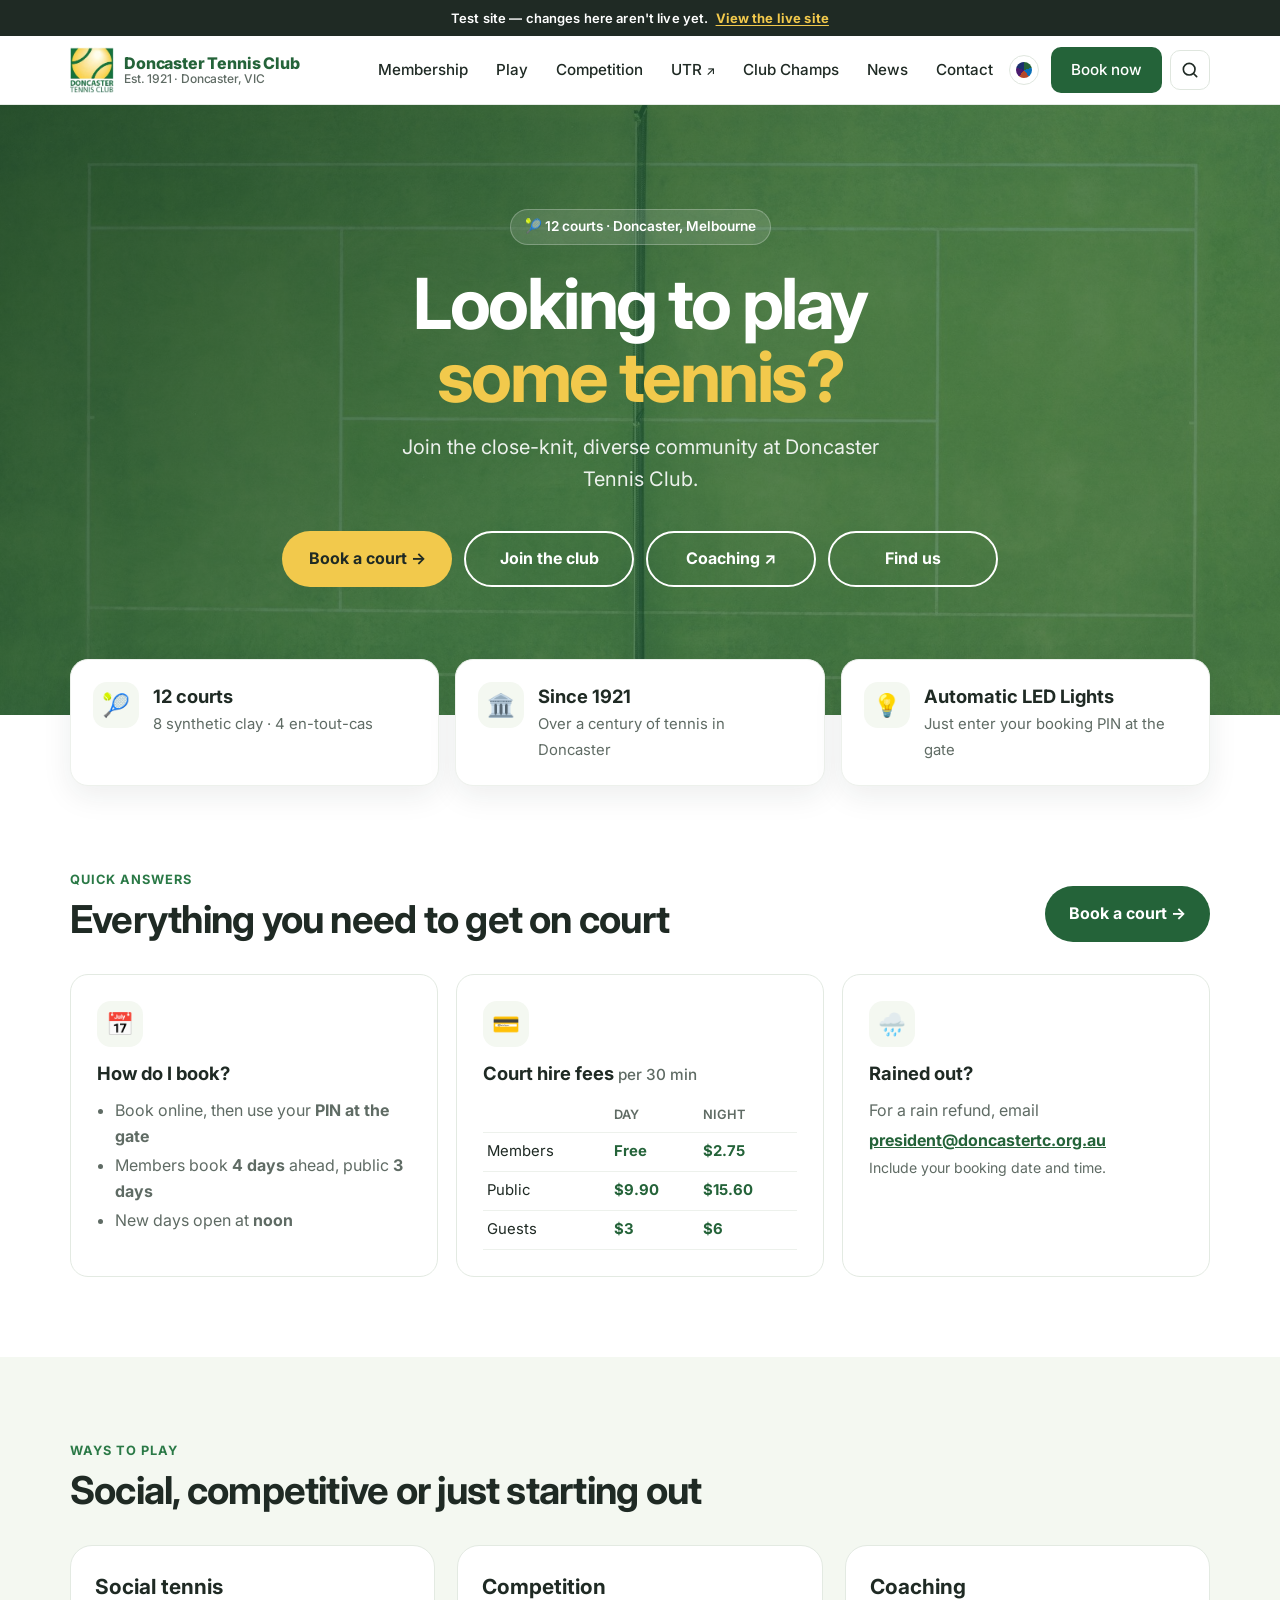
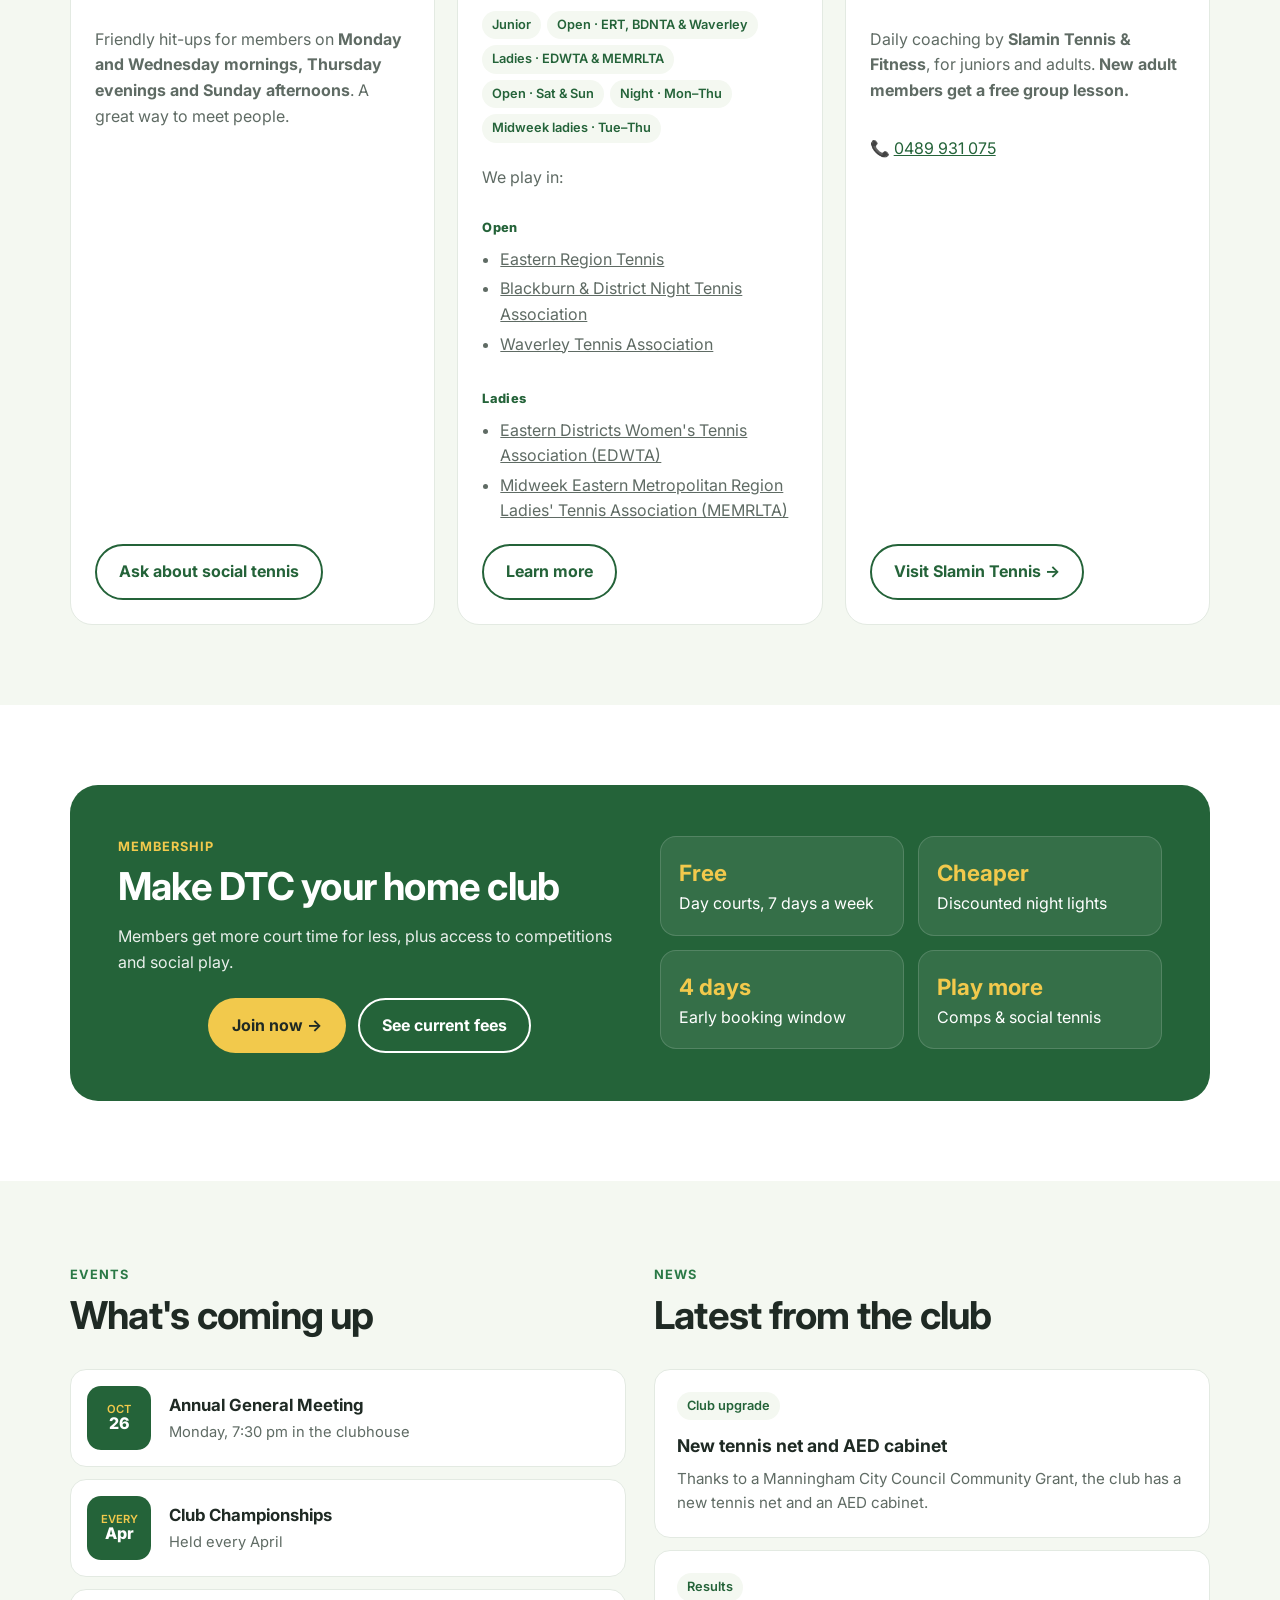
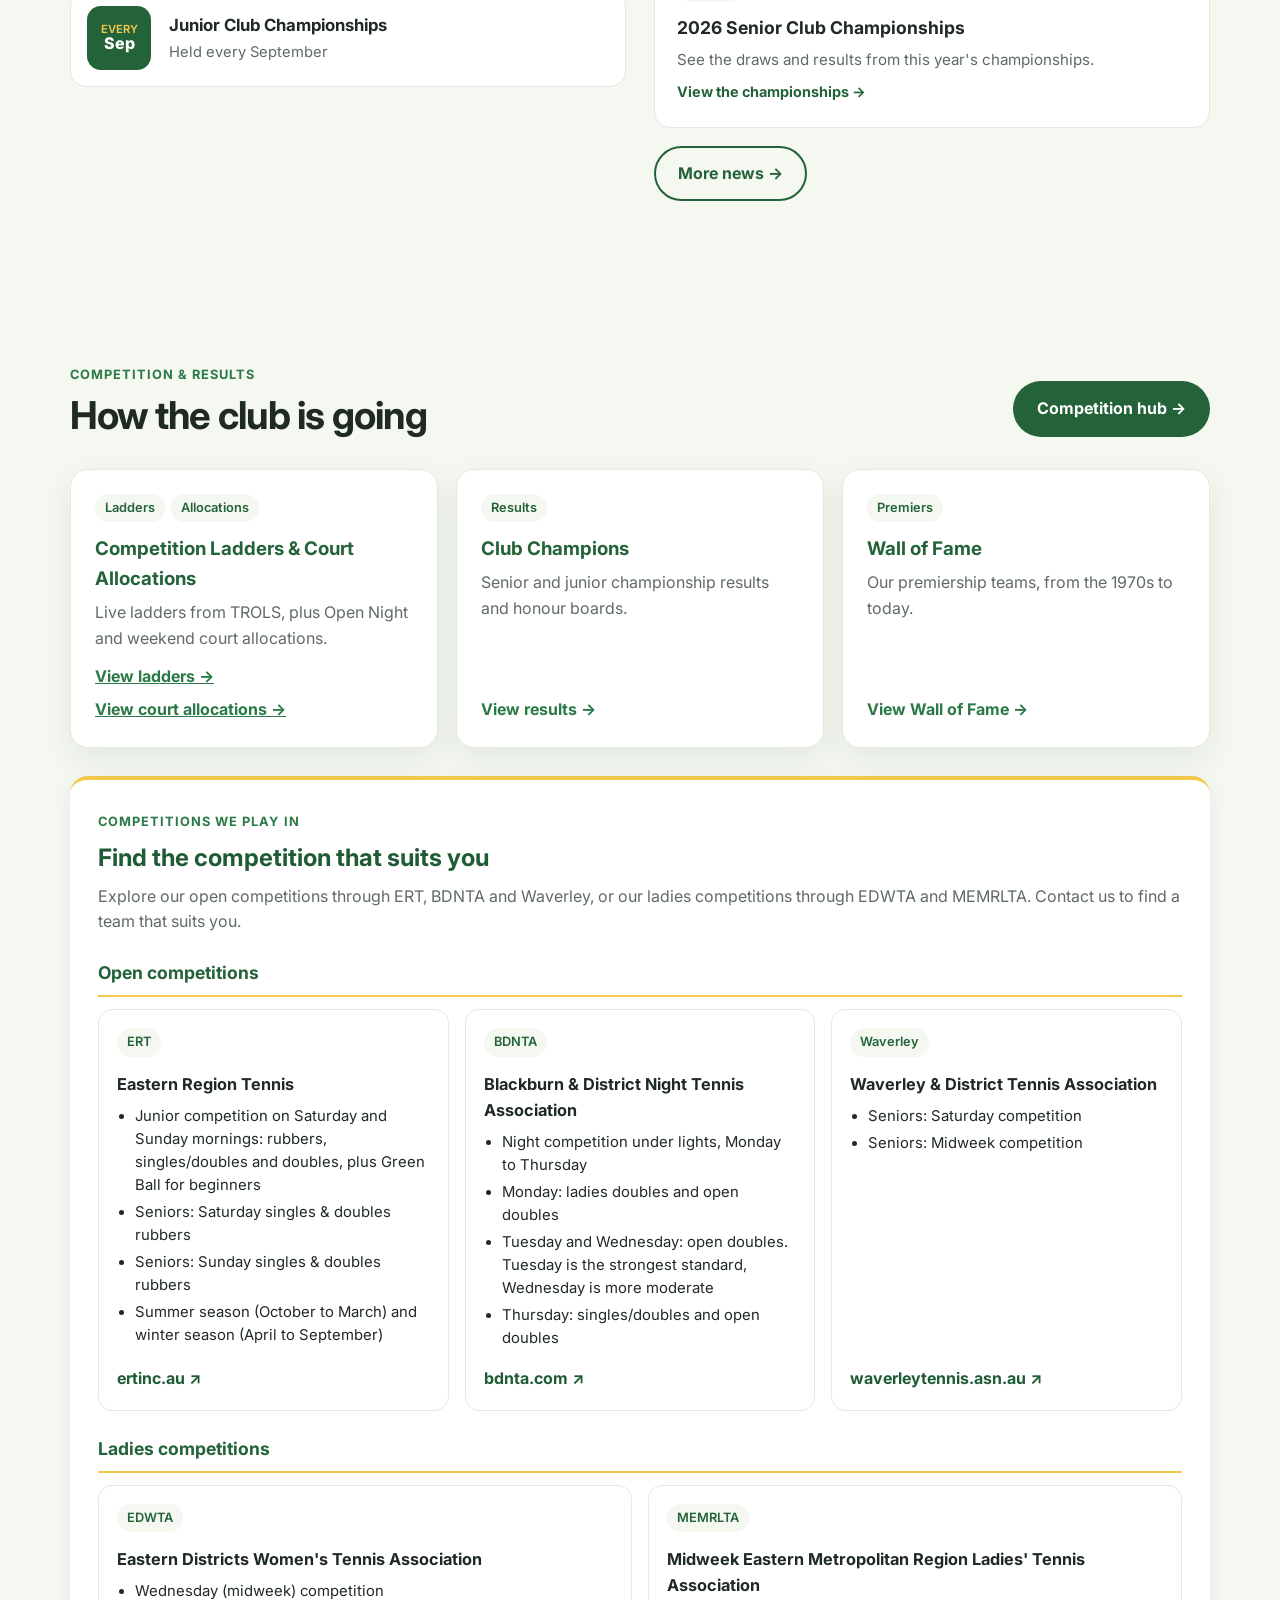
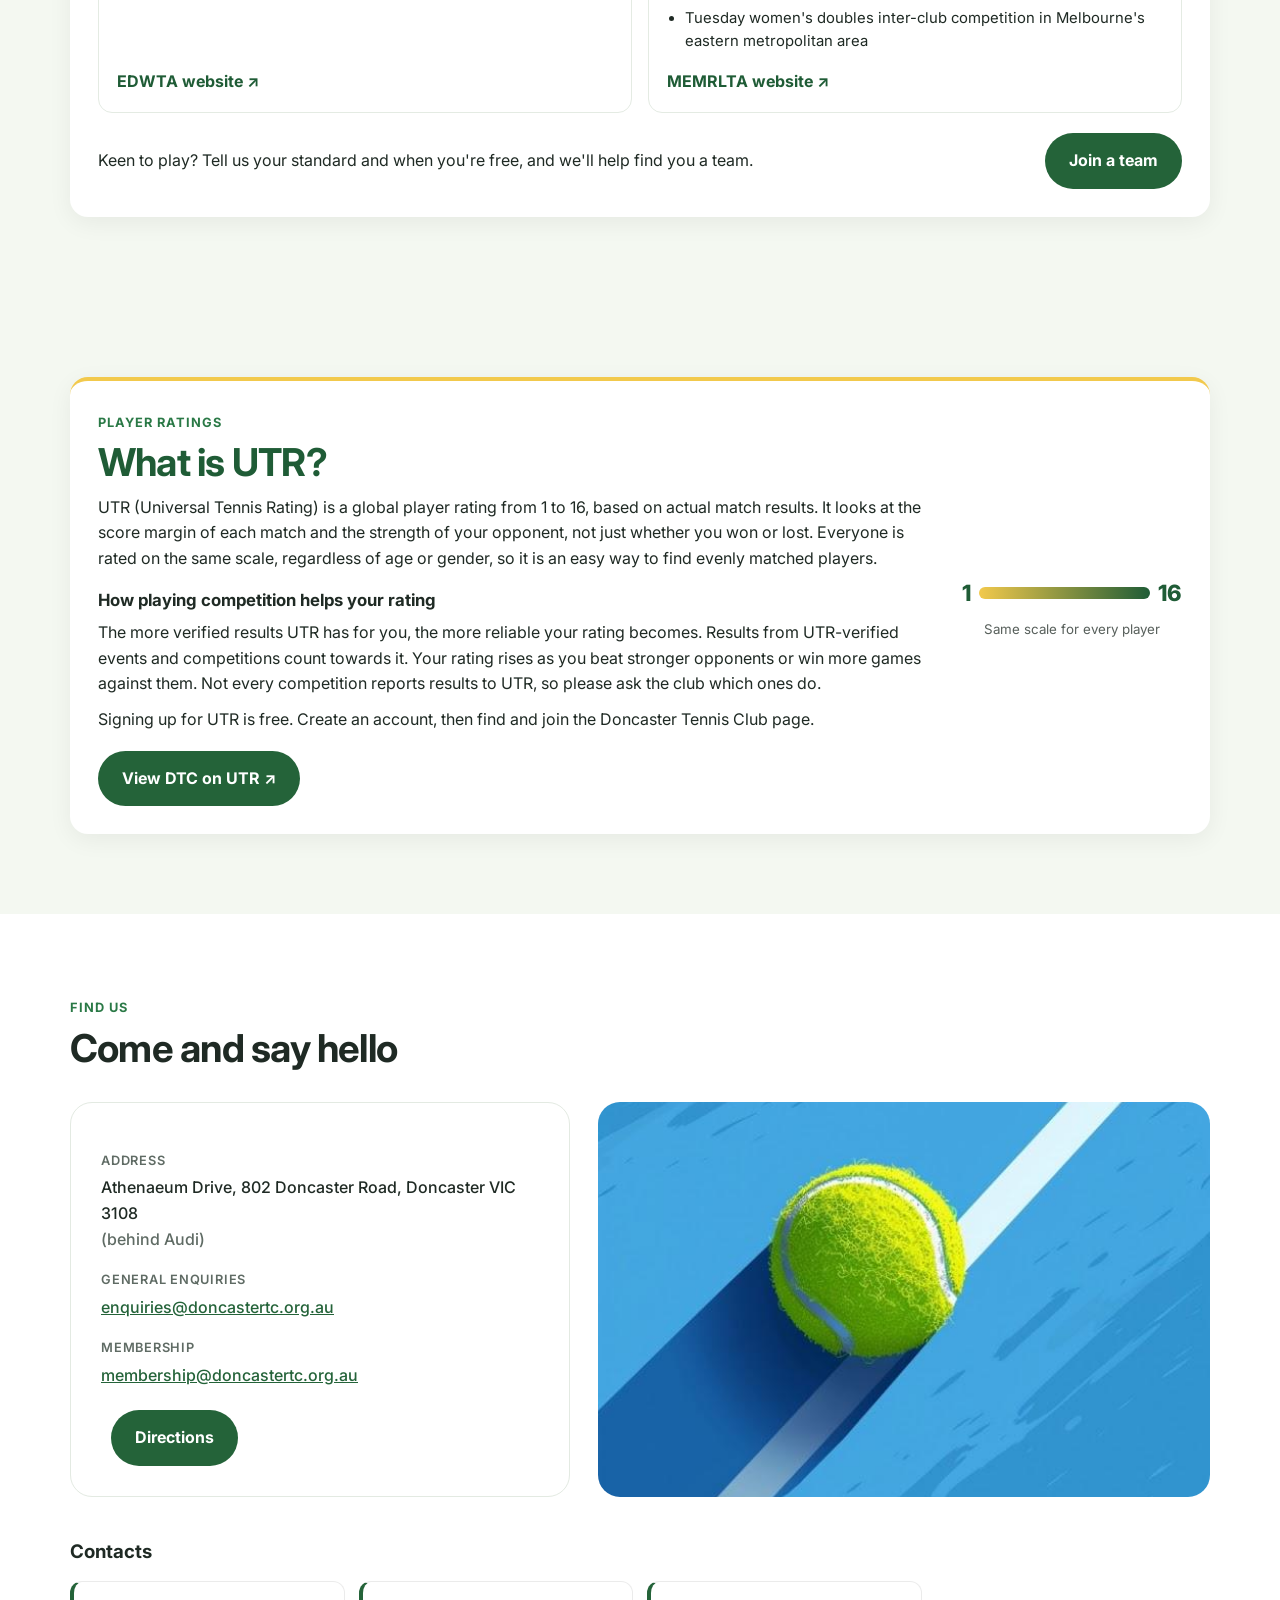
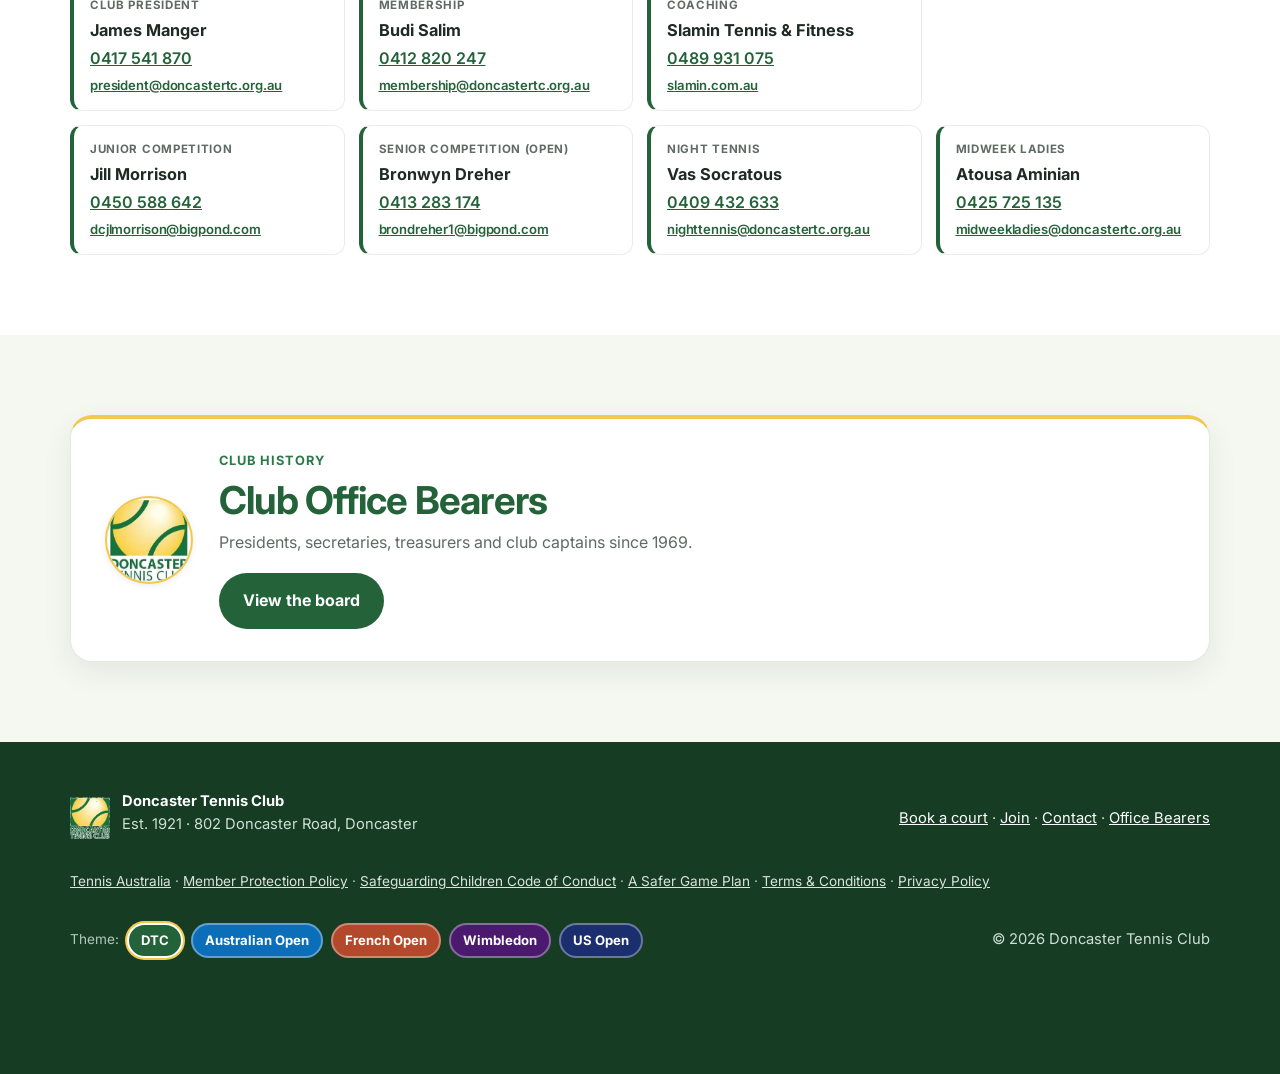
==== test/index.html @ 55415b7a "Add a /test/ staging preview of site search Publish the search mock-up under /test/ so it can be tri" ====
<!doctype html>
<html lang="en">
<head>
<meta charset="utf-8"><meta name="viewport" content="width=device-width,initial-scale=1">
<meta name="robots" content="noindex, nofollow">
<title>Doncaster Tennis Club · Melbourne</title>
<meta name="description" content="Doncaster Tennis Club – 12 courts in Doncaster, Melbourne. Book a court, join, coaching and competition.">
<link rel="icon" href="logo.png">
<link rel="preconnect" href="https://fonts.googleapis.com"><link href="https://fonts.googleapis.com/css2?family=Inter:wght@400;500;600;700;800&display=swap" rel="stylesheet">
<style>
:root{--g:#246339;--g2:#2A7946;--y:#F2C94C;--t:#1F2A24;--m:#5F6B64;--l:#F4F8F1;--r:18px;--sh:0 10px 30px rgba(31,42,36,.08)}
*{box-sizing:border-box}html{scroll-behavior:smooth;scroll-padding-top:80px}
body{margin:0;font-family:Inter,system-ui,-apple-system,Segoe UI,Roboto,sans-serif;color:var(--t);line-height:1.6;background:#fff}
img{max-width:100%;display:block}a{color:var(--g)}
.wrap{max-width:1180px;margin:0 auto;padding:0 20px}
.skip{position:absolute;left:-999px}.skip:focus{left:10px;top:10px;z-index:99;background:#fff;padding:8px}
:focus-visible{outline:3px solid var(--y);outline-offset:2px}
/* banner */
.banner{background:var(--y);color:var(--t);font-weight:600;font-size:.95rem}
.banner .wrap{display:flex;align-items:center;gap:12px;padding-top:9px;padding-bottom:9px}
.banner p{margin:0;flex:1;text-align:center}.banner button{background:none;border:0;font-size:1.4rem;line-height:1;cursor:pointer;color:var(--t)}
/* header */
header{position:sticky;top:0;z-index:50;background:rgba(255,255,255,.92);backdrop-filter:blur(10px);border-bottom:1px solid #e6ece6}
.nav{display:flex;align-items:center;justify-content:space-between;height:68px}
.brand{display:flex;align-items:center;gap:10px;text-decoration:none;color:var(--g);font-weight:800;letter-spacing:-.01em;line-height:1.1;flex-shrink:0}
.brand img{width:44px;height:46px}.brand small{display:block;font-weight:500;color:var(--m);font-size:.75rem}
.menu{display:flex;gap:4px;list-style:none;margin:0;padding:0;align-items:center}
.menu a{text-decoration:none;color:var(--t);font-weight:500;padding:8px 12px;border-radius:10px;font-size:.95rem;white-space:nowrap}
.menu a:hover{background:var(--l);color:var(--g)}
.menu a.btn-g:hover{background:var(--y);color:#1F2A24}
.btn{display:inline-flex;align-items:center;justify-content:center;gap:8px;font-weight:700;text-decoration:none;border-radius:999px;padding:13px 22px;transition:transform .15s,box-shadow .15s;border:2px solid transparent}
.btn:hover{transform:translateY(-2px);box-shadow:var(--sh)}
.btn-y{background:var(--y);color:var(--t)!important}.btn-g{background:var(--g);color:#fff!important}
.btn-o{border-color:currentColor;color:#fff}.btn-og{border-color:var(--g);color:var(--g)}
.menu .btn{padding:9px 18px;margin-left:8px}
.burger{display:none;background:none;border:0;width:44px;height:44px;cursor:pointer;border-radius:10px}
.burger span{display:block;width:22px;height:2px;background:var(--t);margin:5px auto;transition:.2s}
/* hero */
.hero{position:relative;color:#fff;overflow:hidden;background:linear-gradient(135deg,rgba(22,66,38,.86) 0%,color-mix(in srgb,var(--g) 76%,transparent) 50%,color-mix(in srgb,var(--g) 70%,transparent) 100%),url(hero-court.jpg) center 45%/cover no-repeat #246339}
@media(max-width:700px){.hero{background:linear-gradient(180deg,rgba(22,66,38,.82),color-mix(in srgb,var(--g) 78%,transparent)),url(hero-court-m.jpg) center/cover no-repeat #246339}}
.hero .wrap{display:flex;flex-direction:column;align-items:center;text-align:center;padding-top:104px;padding-bottom:128px;position:relative;z-index:1}
.eyebrow{display:inline-block;background:rgba(255,255,255,.12);border:1px solid rgba(255,255,255,.25);padding:6px 14px;border-radius:999px;font-size:.85rem;font-weight:600}
h1{font-size:clamp(2.4rem,6vw,4.4rem);line-height:1.04;letter-spacing:-.035em;margin:22px 0 18px;max-width:18ch;text-wrap:balance}
h1 em{font-style:normal;color:var(--y)}
.hero p.lead{font-size:1.25rem;opacity:.9;max-width:38ch;margin:0 auto 36px}
.ctas{display:flex;flex-wrap:wrap;gap:12px;justify-content:center}
/* quick info */
.facts{margin-top:-56px;position:relative;z-index:2}
.facts .grid{display:grid;grid-template-columns:repeat(3,1fr);gap:16px}
.fact{background:#fff;border-radius:var(--r);padding:22px;box-shadow:var(--sh);display:flex;gap:14px;align-items:flex-start;border:1px solid #edf1ec}
.ico{flex:none;width:46px;height:46px;border-radius:14px;background:var(--l);display:grid;place-items:center;font-size:1.4rem}
.fact b{display:block;font-size:1.15rem}.fact span{color:var(--m);font-size:.93rem}
section{padding:80px 0}.band{background:var(--l)}
.sh{display:flex;justify-content:space-between;align-items:end;gap:20px;margin-bottom:32px;flex-wrap:wrap}
h2{font-size:clamp(1.7rem,3.5vw,2.4rem);letter-spacing:-.02em;line-height:1.15;margin:6px 0 0}
.kicker{color:var(--g2);font-weight:700;text-transform:uppercase;letter-spacing:.08em;font-size:.8rem}
.sub{color:var(--m);max-width:52ch;margin:8px 0 0}
/* quick answers */
.qa{display:grid;grid-template-columns:repeat(3,1fr);gap:18px}
.card{background:#fff;border-radius:var(--r);padding:26px;border:1px solid #e3eae2;transition:transform .2s,box-shadow .2s}
.card:hover{transform:translateY(-4px);box-shadow:var(--sh)}
.card h3{margin:12px 0 10px;font-size:1.15rem}
.card ul{margin:0;padding-left:18px;color:var(--m)}.card li{margin:4px 0}
table{width:100%;border-collapse:collapse;font-size:.93rem}
th,td{text-align:left;padding:7px 4px;border-bottom:1px solid #edf1ec}th{color:var(--m);font-weight:600;font-size:.8rem;text-transform:uppercase}
td.p{font-weight:700;color:var(--g)}
.note{font-size:.82rem;color:var(--m);margin-top:10px}
/* ways */
.ways{display:grid;grid-template-columns:repeat(3,1fr);gap:22px}
.way{background:#fff;border-radius:22px;overflow:hidden;border:1px solid #e3eae2;display:flex;flex-direction:column;transition:transform .2s,box-shadow .2s}
.way:hover{transform:translateY(-4px);box-shadow:var(--sh)}
.way>img,.way-photos{aspect-ratio:4/3;object-fit:cover;width:100%;display:block}
.way-photos{position:relative;background:var(--l);overflow:hidden}
.way-photos[hidden]{display:none}
.way-photos .wp-slide{position:absolute;inset:0;opacity:0;transition:opacity .7s ease;color:inherit;text-decoration:none}
.way-photos .wp-slide.is-on{opacity:1;z-index:1}
.way-photos .wp-slide img{width:100%;height:100%;object-fit:cover;aspect-ratio:auto}
.way-photos .wp-cap{position:absolute;left:0;right:0;bottom:0;padding:26px 14px 24px;background:linear-gradient(180deg,transparent,rgba(15,24,18,.78));color:#fff;font-size:.82rem;font-weight:600;line-height:1.3;display:-webkit-box;-webkit-line-clamp:2;-webkit-box-orient:vertical;overflow:hidden}
.way-photos .wp-dots{position:absolute;left:0;right:0;bottom:7px;display:flex;justify-content:center;gap:6px;z-index:2}
.way-photos .wp-dots button{width:8px;height:8px;padding:0;border:0;border-radius:999px;background:rgba(255,255,255,.55);cursor:pointer}
.way-photos .wp-dots button[aria-current=true]{background:var(--y);width:16px}
@media (prefers-reduced-motion:reduce){.way-photos .wp-slide{transition:none}}
.way .b{padding:24px;display:flex;flex-direction:column;flex:1}
.way h3{margin:0 0 8px;font-size:1.3rem}.way p,.way li{color:var(--m)}.way ul{padding-left:18px;margin:0 0 16px}
.way .btn{margin-top:auto;align-self:flex-start}
.tag{display:inline-block;background:var(--l);color:var(--g);font-weight:600;font-size:.8rem;padding:4px 10px;border-radius:999px;margin:0 6px 6px 0}
/* membership */
.mem{background:var(--g);color:#fff;border-radius:28px;padding:48px;display:grid;grid-template-columns:1fr 1fr;gap:40px;align-items:center;position:relative;overflow:hidden}
.mem h2{color:#fff}.mem .kicker{color:var(--y)}
.perks{display:grid;grid-template-columns:1fr 1fr;gap:14px;list-style:none;padding:0;margin:0}
.perks li{background:rgba(255,255,255,.08);border:1px solid rgba(255,255,255,.15);border-radius:16px;padding:18px}
.perks b{display:block;color:var(--y);font-size:1.4rem}
.mem a.link{color:#fff;font-weight:600}
.news.has-img{display:flex;gap:16px;align-items:flex-start}.news .th{width:96px;height:96px;flex:none;object-fit:cover;border-radius:12px}
.news .dt{color:var(--m);font-size:.85rem;font-weight:600}
.news-load{padding:22px;border-radius:16px;border:1px dashed #cfdccd;color:var(--m);margin-bottom:12px}
.news-more{margin-top:6px}
/* events & news */
.two{display:grid;grid-template-columns:1fr 1fr;gap:28px}
.ev{display:flex;gap:18px;align-items:center;padding:16px;background:#fff;border-radius:16px;border:1px solid #e3eae2;margin-bottom:12px}
.date{flex:none;width:64px;height:64px;border-radius:14px;background:var(--g);color:#fff;display:grid;place-items:center;text-align:center;line-height:1.05;font-weight:800}
.date small{display:block;font-size:.7rem;font-weight:600;color:var(--y);text-transform:uppercase}
.ev h3{margin:0;font-size:1.05rem}.ev p{margin:2px 0 0;color:var(--m);font-size:.92rem}
.news{display:block;text-decoration:none;color:inherit;padding:22px;background:#fff;border-radius:16px;border:1px solid #e3eae2;margin-bottom:12px;transition:.2s}
.news:hover{border-color:var(--g2);box-shadow:var(--sh)}
.news h3{margin:6px 0;font-size:1.1rem}.news p{margin:0;color:var(--m);font-size:.95rem}.news .more{color:var(--g);font-weight:700;font-size:.9rem;margin-top:8px;display:inline-block}
/* find */
.find{display:grid;grid-template-columns:.9fr 1.1fr;gap:28px;align-items:stretch}
.contact{background:#fff;border-radius:22px;padding:30px;border:1px solid #e3eae2}
.contacts{margin-top:40px}.contacts h3{margin:0 0 14px}.cgrid{display:grid;grid-template-columns:repeat(auto-fill,minmax(250px,1fr));gap:14px}.cc{background:#fff;border:1px solid rgba(0,0,0,.08);border-left:4px solid var(--g);border-radius:12px;padding:14px 16px;display:flex;flex-direction:column;gap:3px;min-width:0}.cc .cr{font-size:.72rem;text-transform:uppercase;letter-spacing:.06em;color:var(--m);font-weight:700}.cc b{font-size:1.02rem}.cc a{overflow-wrap:anywhere;font-weight:600}
.contact dl{margin:0}.contact dt{font-size:.8rem;text-transform:uppercase;letter-spacing:.06em;color:var(--m);font-weight:600;margin-top:18px}
.contact dd{margin:4px 0 0;font-weight:500}
.social{display:flex;gap:10px;margin-top:22px;flex-wrap:wrap}
iframe{background:var(--l) url(h20.jpg) center/cover;width:100%;height:100%;min-height:380px;border:0;border-radius:22px}
footer{background:#163d24;color:#cfe0d3;padding:48px 0 110px;font-size:.92rem}
footer .wrap{display:flex;justify-content:space-between;gap:24px;flex-wrap:wrap;align-items:center}
footer a{color:#fff}footer img{width:40px}
.fb{display:flex;gap:12px;align-items:center}
.soc{display:flex;gap:8px;align-items:center}
.soc a{display:inline-flex;align-items:center;justify-content:center;width:40px;height:40px;border-radius:50%;border:2px solid currentColor;color:var(--g);text-decoration:none;background:transparent;flex-shrink:0}
.soc a:hover,.soc a:focus-visible{background:var(--g);color:#fff;outline:2px solid var(--g);outline-offset:2px}
.soc a svg{width:18px;height:18px;fill:currentColor;display:block}
.fb .soc{margin-top:10px}
footer .soc a{color:#fff;border-color:rgba(255,255,255,.65)}
footer .soc a:hover,footer .soc a:focus-visible{background:#fff;color:#163d24;outline-color:#fff}

/* mobile bar */
.mbar{display:none}
/* reveal */
.rv{opacity:0;transform:translateY(24px);transition:opacity .7s ease,transform .7s ease}.rv.in{opacity:1;transform:none}
#results .sub{max-width:420px}
.tabs{display:flex;gap:6px;background:#fff;border:1px solid #e3eae2;border-radius:999px;padding:5px;width:max-content;max-width:100%;overflow-x:auto;margin-bottom:24px}
.tabs button{border:0;background:none;font:inherit;font-weight:700;color:var(--m);padding:10px 18px;border-radius:999px;cursor:pointer;white-space:nowrap}
.tabs button[aria-selected=true]{background:var(--g);color:#fff}
.sm-l{display:none}
.tp{background:#fff;border:1px solid #e3eae2;border-radius:var(--r);padding:26px;box-shadow:var(--sh)}
.lad{display:grid;grid-template-columns:repeat(3,1fr);gap:18px;margin-bottom:18px}
.lg h4{margin:0 0 8px;font-size:.85rem;color:var(--m);text-transform:uppercase;letter-spacing:.05em}
.chips{display:flex;flex-wrap:wrap;gap:6px}
.chip{border:1.5px solid var(--g);background:#fff;color:var(--g);font:inherit;font-size:.88rem;font-weight:600;padding:6px 12px;border-radius:999px;cursor:pointer}
.chip.on,.chip:hover{background:var(--g);color:#fff}
.lframe{border:1px solid #e3eae2;border-radius:12px;overflow:hidden}
.lhead{display:flex;justify-content:space-between;gap:10px;flex-wrap:wrap;padding:12px 16px;background:var(--l);font-size:.95rem}
.lhead a{font-weight:700}
#lif{width:100%;height:560px;border:0;display:block;background:#fff}
.tw{overflow-x:auto;-webkit-overflow-scrolling:touch;margin:0 0 8px}
.rt{min-width:560px}.rt td.w{font-weight:700;color:var(--g)}.rt td.ev-n{font-weight:600}
.rt tbody tr:nth-child(even){background:#fafcf9}.rt td,.rt th{padding:10px 10px}
.rh{margin:26px 0 8px;font-size:1.1rem}.rh:first-child{margin-top:0}
.soon{background:var(--l);border-radius:14px;padding:20px 22px}.soon h3{margin:8px 0 4px}.soon p{margin:0 0 14px;color:var(--m)}
details{margin-top:18px;border-top:1px solid #edf1ec;padding-top:14px}summary{cursor:pointer;font-weight:700;color:var(--g);font-size:1.02rem}
details .tw{margin-top:12px}
.dyn:empty{display:none}.dyn{margin-top:22px}.dyn h4{margin:0 0 8px;font-size:.85rem;color:var(--m);text-transform:uppercase;letter-spacing:.05em}
.dyn a{display:block;padding:8px 0;border-bottom:1px solid #edf1ec;text-decoration:none;font-weight:600}.dyn a span{color:var(--m);font-weight:400;font-size:.85rem;margin-left:8px}
@media (max-width:960px){.lad{grid-template-columns:1fr}}
@media (max-width:600px){.lg-l{display:none}.sm-l{display:inline}.tabs{width:100%}.tabs button{flex:1}.tp{padding:18px}.tabs button{padding:9px 13px;font-size:.9rem}#lif{height:480px}}
@media (prefers-reduced-motion:reduce){*{transition:none!important;scroll-behavior:auto!important}.rv{opacity:1;transform:none}}
@media (max-width:1100px) and (min-width:1021px){
 .menu{gap:2px}
 .menu a{padding:8px 8px}
 .menu .btn{padding:9px 14px;margin-left:4px}
}
@media (max-width:1020px){
 .menu{position:fixed;inset:68px 0 auto 0;background:#fff;flex-direction:column;align-items:stretch;padding:12px 20px 24px;gap:2px;box-shadow:var(--sh);transform:translateY(-12px);opacity:0;visibility:hidden;transition:.25s;z-index:-1;top:68px;bottom:auto}
 .menu.open{transform:none;opacity:1;visibility:visible}.menu a{padding:14px 12px;font-size:1.05rem}.menu .btn{margin:10px 0 0}
 .burger{display:block}
 .burger[aria-expanded=true] span:nth-child(1){transform:translateY(7px) rotate(45deg)}
 .burger[aria-expanded=true] span:nth-child(2){opacity:0}
 .burger[aria-expanded=true] span:nth-child(3){transform:translateY(-7px) rotate(-45deg)}
}
@media (max-width:960px){
 .hero .wrap{padding-top:64px;padding-bottom:96px}
 .facts .grid,.qa,.ways,.two,.find,.mem{grid-template-columns:1fr}
 .mem{padding:30px 22px}
 section{padding:56px 0}
}
@media (max-width:600px){
 .hero .wrap{padding-top:48px;padding-bottom:84px}
 .ctas .btn{flex:1 1 100%}
 .perks{grid-template-columns:1fr 1fr}
 .mbar{display:grid;grid-template-columns:1fr 1fr 1fr;gap:8px;position:fixed;left:0;right:0;bottom:0;z-index:60;background:#fff;padding:10px 12px calc(10px + env(safe-area-inset-bottom));box-shadow:0 -6px 20px rgba(0,0,0,.08)}
 .mbar a{padding:12px 6px;font-size:.92rem}
}

[data-theme=ao]{--g:#0A6FB8;--g2:#0091D2;--y:#C8E63C;--l:#EEF6FB}
[data-theme=rg]{--g:#B4482A;--g2:#D0623E;--y:#F3D08A;--l:#FBF2EC}
[data-theme=wim]{--g:#4B1A6E;--g2:#00703C;--y:#E2CF8E;--l:#F5F1F8}
[data-theme=us]{--g:#1B2F6E;--g2:#2F6FD6;--y:#FFD100;--l:#EEF2FA}
.themes{display:flex;flex-wrap:wrap;gap:8px;align-items:center;justify-content:center;margin:6px 0}
.themes span{font-size:.85rem;opacity:.85}
.themes button{border:2px solid rgba(255,255,255,.35);border-radius:999px;padding:5px 12px;font:inherit;font-size:.82rem;font-weight:700;cursor:pointer;color:#fff;background:var(--sw)}
.themes button[aria-pressed=true]{border-color:#fff;box-shadow:0 0 0 2px var(--y)}

.tsel{position:relative;display:flex;align-items:center}
.tbtn{width:30px;height:30px;border-radius:50%;border:1px solid #dfe6de;background:#fff;cursor:pointer;display:grid;place-items:center;padding:0}
.tbtn:hover{border-color:var(--g)}
.tdot{width:16px;height:16px;border-radius:50%;background:conic-gradient(#246339 0 20%,#0A6FB8 0 40%,#B4482A 0 60%,#4B1A6E 0 80%,#1B2F6E 0)}
.tpop{position:absolute;top:40px;right:0;background:#fff;border:1px solid #e3eae2;border-radius:999px;padding:6px;display:flex;gap:6px;box-shadow:var(--sh);z-index:60}
.tpop[hidden]{display:none}
.tpop button{width:22px;height:22px;border-radius:50%;border:2px solid #fff;background:var(--sw);cursor:pointer;padding:0;box-shadow:0 0 0 1px rgba(0,0,0,.12)}
.tpop button[aria-pressed=true]{box-shadow:0 0 0 2px var(--y),0 0 0 3px var(--t)}

.tpop button{position:relative}
.tpop button::after{content:attr(data-n);position:absolute;top:32px;left:50%;transform:translateX(-50%);white-space:nowrap;background:var(--t);color:#fff;font-size:.75rem;font-weight:600;padding:5px 9px;border-radius:6px;opacity:0;pointer-events:none;transition:opacity .15s}
.tpop button:hover::after,.tpop button:focus-visible::after{opacity:1}
.tpop button:last-child::after{left:auto;right:-6px;transform:none}

.banner{position:relative;overflow:hidden;border-bottom:3px solid var(--g)}
.banner::before{content:"";position:absolute;inset:0;background:linear-gradient(100deg,transparent 30%,rgba(255,255,255,.55) 50%,transparent 70%);transform:translateX(-100%);animation:bshine 5s ease-in-out infinite}
.banner .wrap{position:relative}
@keyframes bshine{0%,60%{transform:translateX(-100%)}100%{transform:translateX(100%)}}
.bnew{display:inline-block;background:var(--g);color:#fff;font-size:.7rem;font-weight:800;letter-spacing:.08em;padding:3px 8px;border-radius:999px;margin-right:6px;vertical-align:2px;animation:bpulse 1.8s ease-in-out infinite}
@keyframes bpulse{0%,100%{box-shadow:0 0 0 0 color-mix(in srgb,var(--g) 60%,transparent)}50%{box-shadow:0 0 0 6px transparent}}
.bmore{color:var(--g);font-weight:800;margin-left:8px;white-space:nowrap;text-decoration:underline;text-underline-offset:3px}
@media (prefers-reduced-motion:reduce){.banner::before,.bnew{animation:none}}
.plays{margin:.2em 0 1em 1.2em;padding:0;list-style:disc}.plays,.plays li,.plays a{font-size:1rem!important;font-weight:400}.plays li{margin:.25em 0}.plays a{color:inherit;text-decoration:underline}.hero .ctas .btn{width:170px}@media(max-width:700px){.hero .ctas .btn{width:100%}}.cc a[href^="mailto:"],.cc a[href^="http"]{font-size:.82rem;letter-spacing:-.01em}
.phead{background:linear-gradient(135deg,#163d24,#246339);color:#fff;padding:56px 0 48px}.phead h1{color:#fff;margin:6px 0 8px;font-size:clamp(2rem,4vw,2.8rem)}.phead p{margin:0;color:#d6e6da}.phead .kicker{color:var(--y)}
.rpage{padding:40px 0 80px;background:var(--l)}
.intro{margin:0 0 14px;color:var(--m)}
.jump{margin-bottom:8px}.jump .chip{text-decoration:none}
.assoc{font-size:1.35rem;margin:34px 0 12px;padding-bottom:8px;border-bottom:3px solid var(--y);scroll-margin-top:90px}
.lsec{border:1px solid #e3eae2;border-radius:12px;overflow:hidden;margin-bottom:18px}
.lsec .lhead h3{margin:0;font-size:1.02rem;color:var(--g)}
iframe.trols{width:100%;height:520px;min-height:0;border:0;border-radius:0;display:block;background:#fff}
.yr{scroll-margin-top:90px;margin-top:34px}.yr:first-of-type{margin-top:20px}
.yh{font-size:1.25rem;margin:0 0 6px;padding-bottom:8px;border-bottom:3px solid var(--y)}
.gh{margin:18px 0 6px;font-size:.85rem;letter-spacing:.08em;color:var(--g2)}
.board{max-width:720px;margin:0 auto;text-align:center}.board .bk{margin:0;text-transform:uppercase;letter-spacing:.14em;font-size:.78rem;color:var(--m);font-weight:700}
.board h2{margin:4px 0 2px;color:var(--g)}.board .bs{margin:0 0 14px;font-style:italic;color:var(--m)}.board table{text-align:left}.board .rt{min-width:0}.hb td.w{color:inherit;font-weight:500}
.slides{max-width:860px;margin:30px auto 0;aspect-ratio:16/9.6}.slides iframe{min-height:0;height:100%;border-radius:14px}
.note{font-size:.88rem;color:var(--m)}
.rteaser{display:grid;grid-template-columns:repeat(3,1fr);gap:18px}
.rteaser .rcard{display:flex;flex-direction:column;box-sizing:border-box;height:100%}
.rteaser .rcard > .tag{align-self:flex-start}
.rcard .more,.rcard .mores{margin-top:auto}
.rcard .mores{display:flex;flex-wrap:wrap;gap:8px 18px}
.rcard .mores .more{margin-top:0}
.utr-band .utr{margin-top:0}
.comps{margin-top:28px;background:var(--card,#fff);border-radius:18px;box-shadow:0 6px 24px rgba(0,0,0,.06);padding:28px;border-top:4px solid var(--gold,#f2c94c);scroll-margin-top:90px}
.comps h3{margin:6px 0 6px;font-size:1.5rem;color:var(--green,#1f5c36)}.comps-sub{margin:0 0 18px;color:var(--m)}
.comps-grid{display:grid;grid-template-columns:repeat(2,1fr);gap:16px}.comp{border:1px solid #e4ebe3;border-radius:14px;padding:18px;display:flex;flex-direction:column}
.comp .tag{align-self:flex-start;width:fit-content;max-width:max-content}.comp h4{margin:8px 0 8px;font-size:1.02rem}.comp ul{margin:0 0 12px;padding-left:18px;line-height:1.55;font-size:.93rem}.comp li{margin-bottom:4px}.comp .more{margin-top:auto;font-weight:700;color:var(--green,#1f5c36);text-decoration:none}
.comps-cta{display:flex;align-items:center;justify-content:space-between;gap:16px;margin-top:20px;flex-wrap:wrap}.comps-cta p{margin:0}

@media (max-width:900px){.comps-grid{grid-template-columns:1fr}.comps{padding:20px}}
.utr{margin-top:28px;background:var(--card,#fff);border-radius:18px;box-shadow:0 6px 24px rgba(0,0,0,.06);padding:28px;display:grid;grid-template-columns:1fr 220px;gap:28px;align-items:center;border-top:4px solid var(--gold,#f2c94c)}
.utr h2{margin:6px 0 10px;color:var(--green,#1f5c36)}.utr h3{margin:16px 0 6px;font-size:1.05rem}.utr p{margin:0 0 10px;line-height:1.6}
.utr-btn{display:inline-block;margin-top:8px}
#utr{scroll-margin-top:90px}.utr-scale{display:grid;grid-template-columns:auto 1fr auto;gap:8px;align-items:center;text-align:center}
.utr-n{font-weight:800;font-size:1.4rem;color:var(--green,#1f5c36)}.utr-bar{height:12px;border-radius:6px;background:linear-gradient(90deg,var(--gold,#f2c94c),var(--green,#1f5c36))}.utr-scale small{grid-column:1/-1;opacity:.75}
.sr-only{position:absolute;width:1px;height:1px;overflow:hidden;clip:rect(0 0 0 0);white-space:nowrap}
@media (max-width:700px){.utr{grid-template-columns:1fr;padding:20px}.utr-scale{order:-1}}
.wof-era{scroll-margin-top:90px;margin-top:30px}.wof-h{font-size:1.15rem;margin:0 0 12px;padding-bottom:6px;border-bottom:3px solid var(--y);color:var(--g)}
.wof-grid{display:grid;grid-template-columns:repeat(auto-fill,minmax(250px,1fr));gap:18px}
.wof-card{margin:0;background:#fff;border:1px solid #e3eae2;border-radius:14px;overflow:hidden;display:flex;flex-direction:column;box-shadow:0 2px 10px rgba(0,0,0,.04)}
.wof-open{all:unset;cursor:zoom-in;display:block;aspect-ratio:4/3;background:#eef3ee;overflow:hidden}.wof-open:focus-visible{outline:3px solid var(--y);outline-offset:-3px}
.wof-open img{width:100%;height:100%;object-fit:cover;display:block;transition:transform .3s}.wof-open:hover img{transform:scale(1.03)}
.wof-card figcaption{padding:12px 14px;font-size:.92rem;font-weight:600;color:var(--t,#1d2a20);line-height:1.35}
.wof-lb{position:fixed;inset:0;z-index:1000;background:rgba(10,20,14,.92);display:flex;align-items:center;justify-content:center;padding:20px}.wof-lb[hidden]{display:none}
.wof-lb figure{margin:0;max-width:min(1200px,92vw);text-align:center}.wof-lb img{max-width:100%;max-height:80vh;border-radius:8px;display:block;margin:0 auto}
.wof-lb figcaption{color:#fff;margin-top:12px;font-weight:600}
.wof-lb button{position:absolute;background:rgba(255,255,255,.12);color:#fff;border:0;border-radius:999px;width:46px;height:46px;font-size:1.8rem;line-height:1;cursor:pointer}.wof-lb button:hover,.wof-lb button:focus-visible{background:var(--y);color:#1d1d1d;outline:none}
.wof-x{top:16px;right:16px}.wof-prev{left:16px;top:50%;transform:translateY(-50%)}.wof-next{right:16px;top:50%;transform:translateY(-50%)}
@media(max-width:600px){.wof-grid{grid-template-columns:1fr 1fr;gap:10px}.wof-card figcaption{padding:8px 10px;font-size:.8rem}.wof-prev,.wof-next{top:auto;bottom:18px;transform:none}.wof-prev{left:calc(50% - 56px)}.wof-next{right:calc(50% - 56px)}}

.rcard{display:block;background:#fff;border:1px solid #e3eae2;border-radius:var(--r);padding:24px;box-shadow:var(--sh);text-decoration:none;color:inherit;transition:transform .2s}.rcard:hover{transform:translateY(-3px)}
.rcard h3{margin:6px 0 6px;color:var(--g)}.rcard p{margin:0 0 12px;color:var(--m)}.rcard .more{font-weight:700;color:var(--g2)}
@media (max-width:900px){.rteaser{grid-template-columns:1fr}.tp{padding:18px}iframe.trols{height:460px}}
@media (max-width:600px){.rt.st{min-width:0}.rt.st thead{display:none}.rt.st tr{display:block;padding:10px 4px;border-bottom:1px solid #edf1ec}.rt.st td{display:inline;border:0;padding:0}
.rt.st td.ev-n{display:block;font-size:.8rem;text-transform:uppercase;letter-spacing:.05em;color:var(--m);margin-bottom:2px}
.rt.st td:nth-child(3)::before{content:" def. ";color:var(--m);font-weight:400}.rt.st:not(.jt) td:nth-child(3)::before{content:" d. "}
.rt.st td:nth-child(4)::before{content:" · ";color:var(--m)}.rt.st td:nth-child(4){color:var(--m);white-space:nowrap}.jump .chip{font-size:.82rem}.lg-l{display:none}.sm-l{display:inline}.rt{min-width:520px}.board .rt{min-width:0}}
@media(max-width:600px){#results .tabs{border-radius:14px;padding:4px;gap:2px}#results .tabs button{flex:1 1 auto;padding:9px 6px;font-size:.8rem;letter-spacing:-.01em}}

.comp-list-label{font-size:.8rem;font-weight:800;color:var(--g);margin:12px 0 4px;letter-spacing:.03em}.ways .comp-list-label+.plays{margin-top:0}
.comp-group-title{font-size:1.1rem;color:var(--g);margin:24px 0 12px;padding-bottom:8px;border-bottom:2px solid var(--y)}
@media(min-width:901px){.comps-open{grid-template-columns:repeat(3,minmax(0,1fr))}.comps-ladies{grid-template-columns:repeat(2,minmax(0,1fr))}}
/* office bearers CTA under contact */
.ob-cta{display:grid;grid-template-columns:auto 1fr;gap:28px;align-items:center;background:#fff;border:1px solid #e3eae2;border-top:4px solid var(--y);border-radius:22px;padding:32px 36px;box-shadow:var(--sh);text-decoration:none;color:inherit;transition:transform .2s,box-shadow .2s}
.ob-cta:hover{transform:translateY(-3px);box-shadow:var(--sh)}
.ob-cta img{width:84px;height:84px;object-fit:contain;border-radius:50%;background:#fff;box-shadow:0 0 0 2px var(--y),0 2px 8px rgba(0,0,0,.12)}
.ob-cta .kicker{display:block}
.ob-cta h2{margin:6px 0 8px;color:var(--g)}
.ob-cta p{margin:0 0 18px;color:var(--m)}
.ob-cta .btn{pointer-events:none}
@media (max-width:700px){
 .ob-cta{grid-template-columns:1fr;padding:24px 20px;text-align:center;justify-items:center;gap:16px}
 .ob-cta img{width:72px;height:72px}
 .ob-cta p{margin-bottom:16px}
}

</style>
<link rel="stylesheet" href="search.css">
<link rel="stylesheet" href="test-banner.css">
<script>try{var t=localStorage.getItem("dtc-theme");if(t)document.documentElement.dataset.theme=t}catch(e){}</script>
</head>
<body>
<a class="skip" href="#main">Skip to content</a>
<div class="dtc-test" role="status">Test site — changes here aren't live yet. <a href="https://www.doncastertc.org.au/">View the live site</a></div>
<div class="banner" id="banner" role="region" aria-label="Announcement" hidden><div class="wrap" style="justify-content:center"><p></p></div></div>
<header><div class="wrap nav">
 <a class="brand" href="#top"><img src="logo.png" alt="Doncaster Tennis Club logo"><span>Doncaster Tennis Club<small>Est. 1921 · Doncaster, VIC</small></span></a>
 <button class="burger" aria-label="Menu" aria-expanded="false" aria-controls="menu"><span></span><span></span><span></span></button>
 <ul class="menu" id="menu">
  <li><a href="#membership">Membership</a></li><li><a href="#play">Play</a></li><li><a href="courts.html">Competition</a></li><li><a href="https://app.utrsports.net/club/1909847" rel="noreferrer">UTR <span aria-hidden="true" style="font-size:.8em">↗</span></a></li><li><a href="results.html">Club Champs</a></li><li><a href="#news">News</a></li><li><a href="#contact">Contact</a></li>
  <li class="tsel"><button class="tbtn" aria-label="Colour theme" aria-expanded="false" title="Colour theme"><span class="tdot"></span></button><div class="tpop" hidden><button data-t="" data-n="DTC club colours" aria-label="DTC club colours theme" style="--sw:#246339"></button><button data-t="ao" data-n="Australian Open, Melbourne blue" aria-label="Australian Open, Melbourne blue theme" style="--sw:#0A6FB8"></button><button data-t="rg" data-n="French Open, Roland-Garros clay" aria-label="French Open, Roland-Garros clay theme" style="--sw:#B4482A"></button><button data-t="wim" data-n="Wimbledon, purple and green" aria-label="Wimbledon, purple and green theme" style="--sw:#4B1A6E"></button><button data-t="us" data-n="US Open, New York navy" aria-label="US Open, New York navy theme" style="--sw:#1B2F6E"></button></div></li><li><a class="btn btn-g" href="https://play.tennis.com.au/doncastertennisclub/Booking/BookByDate" target="_blank" rel="noopener">Book now</a></li>
 </ul>
 <button class="sbtn" type="button" aria-label="Search the club website" aria-haspopup="dialog" aria-controls="dtc-search" aria-expanded="false" title="Search (/ or Ctrl+K)">
  <svg viewBox="0 0 24 24" fill="none" stroke="currentColor" stroke-width="2" stroke-linecap="round" stroke-linejoin="round" aria-hidden="true"><circle cx="11" cy="11" r="7"/><path d="M20 20l-3.5-3.5"/></svg>
 </button>
</div></header>
<main id="main">
<section class="hero" id="top" style="padding:0"><!-- Hero photo: "An overhead view of a tennis court" by Simone Viani on Unsplash (Unsplash License) https://unsplash.com/photos/an-overhead-view-of-a-tennis-court-with-a-tennis-ball-and-racket-2XPHSXVT_Ls --><div class="wrap">
 <div>
  <span class="eyebrow">🎾 12 courts · Doncaster, Melbourne</span>
  <h1>Looking to play <em>some tennis?</em></h1>
  <p class="lead">Join the close-knit, diverse community at Doncaster Tennis Club.</p>
  <div class="ctas">
   <a class="btn btn-y" href="https://play.tennis.com.au/doncastertennisclub/Booking/BookByDate" target="_blank" rel="noopener">Book a court →</a>
   <a class="btn btn-o" href="https://play.tennis.com.au/doncastertennisclub/Membership/Join" target="_blank" rel="noopener">Join the club</a>
   <a class="btn btn-o" href="https://www.slamin.com.au/" target="_blank" rel="noopener">Coaching ↗</a>
   <a class="btn btn-o" href="#contact">Find us</a>
  </div>
 </div>
</div></section>

<div class="facts"><div class="wrap grid">
 <div class="fact rv"><div class="ico">🎾</div><div><b>12 courts</b><span>8 synthetic clay · 4 en-tout-cas</span></div></div>
 <div class="fact rv"><div class="ico">🏛️</div><div><b>Since 1921</b><span>Over a century of tennis in Doncaster</span></div></div>
 <div class="fact rv"><div class="ico">💡</div><div><b>Automatic LED Lights</b><span>Just enter your booking PIN at the gate</span></div></div>
</div></div>

<section id="answers"><div class="wrap">
 <div class="sh rv"><div><span class="kicker">Quick answers</span><h2>Everything you need to get on court</h2></div>
 <a class="btn btn-g" href="https://play.tennis.com.au/doncastertennisclub/Booking/BookByDate" target="_blank" rel="noopener">Book a court →</a></div>
 <div class="qa">
  <article class="card rv"><div class="ico">📅</div><h3>How do I book?</h3><ul>
   <li>Book online, then use your <b>PIN at the gate</b></li><li>Members book <b>4 days</b> ahead, public <b>3 days</b></li><li>New days open at <b>noon</b></li></ul></article>
  <article class="card rv"><div class="ico">💳</div><h3>Court hire fees <small style="color:var(--m);font-weight:500">per 30 min</small></h3>
   <table><thead><tr><th></th><th>Day</th><th>Night</th></tr></thead><tbody id="hire-fees">
   <tr><td>Members</td><td class="p">Free</td><td class="p">$2.75</td></tr>
   <tr><td>Public</td><td class="p">$9.90</td><td class="p">$15.60</td></tr>
   <tr><td>Guests</td><td class="p">$3</td><td class="p">$6</td></tr></tbody></table></article>
  <article class="card rv"><div class="ico">🌧️</div><h3>Rained out?</h3><ul style="list-style:none;padding:0"><li>For a rain refund, email</li><li><a href="mailto:president@doncastertc.org.au"><b>president@doncastertc.org.au</b></a></li><li class="note">Include your booking date and time.</li></ul></article>
 </div>
</div></section>

<section class="band" id="play"><div class="wrap">
 <div class="sh rv"><div><span class="kicker">Ways to play</span><h2>Social, competitive or just starting out</h2></div></div>
 <div class="ways">
  <article class="way rv"><div class="way-photos" id="social-photos" hidden role="region" aria-roledescription="carousel" aria-label="Social tennis photos"></div><div class="b"><h3>Social tennis</h3><p>Friendly hit-ups for members on <b>Monday and Wednesday mornings, Thursday evenings and Sunday afternoons</b>. A great way to meet people.</p><a class="btn btn-og" href="#contacts">Ask about social tennis</a></div></article>
  <article class="way rv"><div class="way-photos" id="comp-photos" hidden role="region" aria-roledescription="carousel" aria-label="Wall of Fame competition photos"></div><div class="b"><h3>Competition</h3>
   <div><span class="tag">Junior</span><span class="tag">Open · ERT, BDNTA &amp; Waverley</span><span class="tag">Ladies · EDWTA &amp; MEMRLTA</span><span class="tag">Open · Sat &amp; Sun</span><span class="tag">Night · Mon–Thu</span><span class="tag">Midweek ladies · Tue–Thu</span></div>
   <p>We play in:</p><div class="comp-list-label">Open</div><ul class="plays"><li><a href="https://ertinc.au/" target="_blank" rel="noopener">Eastern Region Tennis</a></li><li><a href="https://www.bdnta.com/" target="_blank" rel="noopener">Blackburn &amp; District Night Tennis Association</a></li><li><a href="https://www.waverleytennis.asn.au/" target="_blank" rel="noopener">Waverley Tennis Association</a></li></ul><div class="comp-list-label">Ladies</div><ul class="plays"><li><a href="https://play.tennis.com.au/easterndistrictswomenstennisassociation" target="_blank" rel="noopener">Eastern Districts Women's Tennis Association (EDWTA)</a></li><li><a href="https://www.memrlta.org.au/" target="_blank" rel="noopener">Midweek Eastern Metropolitan Region Ladies' Tennis Association (MEMRLTA)</a></li></ul><a class="btn btn-og" href="#competitions">Learn more</a></div></article>
  <article class="way rv" id="coaching"><div class="way-photos" id="coaching-photos" hidden role="region" aria-roledescription="carousel" aria-label="Coaching photos"></div><div class="b"><h3>Coaching</h3><p>Daily coaching by <b>Slamin Tennis &amp; Fitness</b>, for juniors and adults. <b>New adult members get a free group lesson.</b></p><p>📞 <a href="tel:0489931075">0489 931 075</a></p><a class="btn btn-og" href="https://www.slamin.com.au/" target="_blank" rel="noopener">Visit Slamin Tennis →</a></div></article>
 </div>
</div></section>

<section id="membership"><div class="wrap">
 <div class="mem rv">
  <div><span class="kicker">Membership</span><h2>Make DTC your home club</h2><p style="opacity:.9">Members get more court time for less, plus access to competitions and social play.</p>
   <div class="ctas" style="margin-top:22px"><a class="btn btn-y" href="https://play.tennis.com.au/doncastertennisclub/Membership/Join" target="_blank" rel="noopener">Join now →</a><a class="btn btn-o" href="https://play.tennis.com.au/doncastertennisclub/Membership/Join" target="_blank" rel="noopener">See current fees</a></div></div>
  <ul class="perks">
   <li><b>Free</b>Day courts, 7 days a week</li><li><b>Cheaper</b>Discounted night lights</li>
   <li><b>4 days</b>Early booking window</li><li><b>Play more</b>Comps &amp; social tennis</li></ul>
 </div>
</div></section>

<section class="band" id="events"><div class="wrap two">
 <div><div class="sh rv"><div><span class="kicker">Events</span><h2>What's coming up</h2></div></div>
  <div class="ev rv"><div class="date"><span><small>Oct</small>26</span></div><div><h3>Annual General Meeting</h3><p>Monday, 7:30 pm in the clubhouse</p></div></div>
  <div class="ev rv"><div class="date"><span><small>Every</small>Apr</span></div><div><h3>Club Championships</h3><p>Held every April</p></div></div>
  <div class="ev rv"><div class="date"><span><small>Every</small>Sep</span></div><div><h3>Junior Club Championships</h3><p>Held every September</p></div></div>
 </div>
 <div id="news"><div class="sh rv"><div><span class="kicker">News</span><h2>Latest from the club</h2></div></div>
  <div id="news-feed" aria-live="polite"><div class="news-load">Loading the latest news…</div></div>
  <div id="news-fallback" hidden>
  <div class="news rv"><span class="tag">Club upgrade</span><h3>New tennis net and AED cabinet</h3><p>Thanks to a Manningham City Council Community Grant, the club has a new tennis net and an AED cabinet.</p></div>
  <a class="news rv" href="results.html#seniors"><span class="tag">Results</span><h3>2026 Senior Club Championships</h3><p>See the draws and results from this year's championships.</p><span class="more">View the championships →</span></a>
  </div>
  <a class="btn btn-og news-more" href="https://doncastertc.blogspot.com/" target="_blank" rel="noopener">More news →</a>
 </div>
</div></section>


<section class="band" id="results"><div class="wrap">
 <div class="sh rv"><div><span class="kicker">Competition &amp; Results</span><h2>How the club is going</h2></div><a class="btn btn-g" href="courts.html">Competition hub →</a></div>
 <div class="rteaser">
  <article class="rcard rv">
   <div><span class="tag">Ladders</span><span class="tag">Allocations</span></div>
   <h3>Competition Ladders &amp; Court Allocations</h3>
   <p>Live ladders from TROLS, plus Open Night and weekend court allocations.</p>
   <div class="mores"><a class="more" href="courts.html#ladders">View ladders →</a><a class="more" href="courts.html#monday">View court allocations →</a></div>
  </article>
  <a class="rcard rv" href="results.html"><span class="tag">Results</span><h3>Club Champions</h3><p>Senior and junior championship results and honour boards.</p><span class="more">View results →</span></a>
  <a class="rcard rv" href="wall-of-fame.html"><span class="tag">Premiers</span><h3>Wall of Fame</h3><p>Our premiership teams, from the 1970s to today.</p><span class="more">View Wall of Fame →</span></a>
 </div>
 <div class="comps rv" id="competitions" aria-labelledby="comps-h">
  <span class="kicker">Competitions we play in</span><h3 id="comps-h">Find the competition that suits you</h3>
  <p class="comps-sub">Explore our open competitions through ERT, BDNTA and Waverley, or our ladies competitions through EDWTA and MEMRLTA. Contact us to find a team that suits you.</p>
  <h4 class="comp-group-title">Open competitions</h4><div class="comps-grid comps-open">
   <article class="comp"><span class="tag">ERT</span><h4>Eastern Region Tennis</h4><ul><li>Junior competition on Saturday and Sunday mornings: rubbers, singles/doubles and doubles, plus Green Ball for beginners</li><li>Seniors: Saturday singles &amp; doubles rubbers</li><li>Seniors: Sunday singles &amp; doubles rubbers</li><li>Summer season (October to March) and winter season (April to September)</li></ul><a class="more" href="https://ertinc.au/" target="_blank" rel="noopener">ertinc.au ↗</a></article>
   <article class="comp"><span class="tag">BDNTA</span><h4>Blackburn &amp; District Night Tennis Association</h4><ul><li>Night competition under lights, Monday to Thursday</li><li>Monday: ladies doubles and open doubles</li><li>Tuesday and Wednesday: open doubles. Tuesday is the strongest standard, Wednesday is more moderate</li><li>Thursday: singles/doubles and open doubles</li></ul><a class="more" href="https://www.bdnta.com/" target="_blank" rel="noopener">bdnta.com ↗</a></article>
   <article class="comp"><span class="tag">Waverley</span><h4>Waverley &amp; District Tennis Association</h4><ul><li>Seniors: Saturday competition</li><li>Seniors: Midweek competition</li></ul><a class="more" href="https://www.waverleytennis.asn.au/" target="_blank" rel="noopener">waverleytennis.asn.au ↗</a></article>
   </div><h4 class="comp-group-title">Ladies competitions</h4><div class="comps-grid comps-ladies"><article class="comp"><span class="tag">EDWTA</span><h4>Eastern Districts Women's Tennis Association</h4><ul><li>Wednesday (midweek) competition</li></ul><a class="more" href="https://play.tennis.com.au/easterndistrictswomenstennisassociation" target="_blank" rel="noopener">EDWTA website ↗</a></article>
   <article class="comp"><span class="tag">MEMRLTA</span><h4>Midweek Eastern Metropolitan Region Ladies' Tennis Association</h4><ul><li>Tuesday women's doubles inter-club competition in Melbourne's eastern metropolitan area</li></ul><a class="more" href="https://www.memrlta.org.au/" target="_blank" rel="noopener">MEMRLTA website ↗</a></article>
  </div>
  <div class="comps-cta"><p>Keen to play? Tell us your standard and when you're free, and we'll help find you a team.</p><a class="btn btn-g" href="#contacts">Join a team</a></div>
 </div>
</div></section>
<section class="band utr-band"><div class="wrap"><section class="utr rv" id="utr" aria-labelledby="utr-h"><div class="utr-txt"><span class="kicker">Player ratings</span><h2 id="utr-h">What is UTR?</h2><p>UTR (Universal Tennis Rating) is a global player rating from 1 to 16, based on actual match results. It looks at the score margin of each match and the strength of your opponent, not just whether you won or lost. Everyone is rated on the same scale, regardless of age or gender, so it is an easy way to find evenly matched players.</p><h3>How playing competition helps your rating</h3><p>The more verified results UTR has for you, the more reliable your rating becomes. Results from UTR-verified events and competitions count towards it. Your rating rises as you beat stronger opponents or win more games against them. Not every competition reports results to UTR, so please ask the club which ones do.</p><p>Signing up for UTR is free. Create an account, then find and join the Doncaster Tennis Club page.</p><a class="btn btn-g utr-btn" href="https://app.utrsports.net/club/1909847" rel="noreferrer">View DTC on UTR <span aria-hidden="true">↗</span></a>
</div><div class="utr-scale" aria-hidden="true"><span class="utr-n">1</span><span class="utr-bar"></span><span class="utr-n">16</span><small>Same scale for every player</small></div></section></div></section>

<section id="contact"><div class="wrap">
 <div class="sh rv"><div><span class="kicker">Find us</span><h2>Come and say hello</h2></div></div>
 <div class="find">
  <div class="contact rv"><dl>
   <dt>Address</dt><dd>Athenaeum Drive, 802 Doncaster Road, Doncaster VIC 3108<br><span style="color:var(--m)">(behind Audi)</span></dd>
   <dt>General enquiries</dt><dd><a href="mailto:enquiries@doncastertc.org.au">enquiries@doncastertc.org.au</a></dd>
   <dt>Membership</dt><dd><a href="mailto:membership@doncastertc.org.au">membership@doncastertc.org.au</a></dd></dl>
   <div class="social"><span class="soc" data-social hidden></span><a class="btn btn-g" href="https://www.google.com/maps/dir/?api=1&destination=802+Doncaster+Road+Doncaster+VIC+3108" target="_blank" rel="noopener">Directions</a></div>
  </div>
  <iframe class="rv" title="Map to Doncaster Tennis Club" loading="lazy" src="https://maps.google.com/maps?q=802%20Doncaster%20Road%20Doncaster%20VIC%203108&z=16&output=embed"></iframe>
 </div>
 <div class="contacts rv" id="contacts" style="scroll-margin-top:90px"><h3>Contacts</h3><div class="cgrid"><div class="cc"><span class="cr">Club President</span><b>James Manger</b><a href="tel:+61417541870">0417 541 870</a><a href="mailto:president@doncastertc.org.au">president@doncastertc.org.au</a></div><div class="cc"><span class="cr">Membership</span><b>Budi Salim</b><a href="tel:+61412820247">0412 820 247</a><a href="mailto:membership@doncastertc.org.au">membership@doncastertc.org.au</a></div><div class="cc"><span class="cr">Coaching</span><b>Slamin Tennis &amp; Fitness</b><a href="tel:+61489931075">0489 931 075</a><a href="https://slamin.com.au" target="_blank" rel="noopener">slamin.com.au</a></div></div><div class="cgrid" style="margin-top:14px"><div class="cc"><span class="cr">Junior competition</span><b>Jill Morrison</b><a href="tel:+61450588642">0450 588 642</a><a href="mailto:dcjlmorrison@bigpond.com">dcjlmorrison@bigpond.com</a></div><div class="cc"><span class="cr">Senior competition (Open)</span><b>Bronwyn Dreher</b><a href="tel:+61413283174">0413 283 174</a><a href="mailto:brondreher1@bigpond.com">brondreher1@bigpond.com</a></div><div class="cc"><span class="cr">Night tennis</span><b>Vas Socratous</b><a href="tel:+61409432633">0409 432 633</a><a href="mailto:nighttennis@doncastertc.org.au">nighttennis@doncastertc.org.au</a></div><div class="cc"><span class="cr">Midweek ladies</span><b>Atousa Aminian</b><a href="tel:+61425725135">0425 725 135</a><a href="mailto:midweekladies@doncastertc.org.au">midweekladies@doncastertc.org.au</a></div></div></div>
</div></section>
<section class="band" id="office-bearers-cta" aria-labelledby="ob-cta-h">
 <div class="wrap">
  <a class="ob-cta rv" href="office-bearers.html">
   <img src="logo.png" alt="Doncaster Tennis Club logo">
   <div>
    <span class="kicker">Club history</span>
    <h2 id="ob-cta-h">Club Office Bearers</h2>
    <p>Presidents, secretaries, treasurers and club captains since 1969.</p>
    <span class="btn btn-g">View the board</span>
   </div>
  </a>
 </div>
</section>
</main>
<footer><div class="wrap">
 <div class="fb"><img src="logo.png" alt=""><div><b style="color:#fff">Doncaster Tennis Club</b><br>Est. 1921 · 802 Doncaster Road, Doncaster<div class="soc" data-social hidden></div></div></div>
 <div><a href="https://play.tennis.com.au/doncastertennisclub/Booking/BookByDate">Book a court</a> · <a href="https://play.tennis.com.au/doncastertennisclub/Membership/Join">Join</a> · <a href="mailto:enquiries@doncastertc.org.au">Contact</a> · <a href="office-bearers.html">Office Bearers</a></div>
 <div class="fpol" style="font-size:.85rem;opacity:.85"><a href="https://www.tennis.com.au/" target="_blank" rel="noopener">Tennis Australia</a> · <a href="https://www.tennis.com.au/tas/files/2016/04/Member-Protection-Policy.pdf" target="_blank" rel="noopener">Member Protection Policy</a> · <a href="https://www.tennis.com.au/nsw/files/2021/12/Safeguarding-Children-Code-of-Conduct-6-Oct-2021.pdf" target="_blank" rel="noopener">Safeguarding Children Code of Conduct</a> · <a href="https://www.tennis.com.au/information-for-clubs-associations" target="_blank" rel="noopener">A Safer Game Plan</a> · <a href="https://www.tennis.com.au/conditions-of-use" target="_blank" rel="noopener">Terms &amp; Conditions</a> · <a href="https://www.tennis.com.au/privacy" target="_blank" rel="noopener">Privacy Policy</a></div>
 <div class="themes" role="group" aria-label="Colour theme"><span>Theme:</span><button data-t="" style="--sw:#246339">DTC</button><button data-t="ao" style="--sw:#0A6FB8">Australian Open</button><button data-t="rg" style="--sw:#B4482A">French Open</button><button data-t="wim" style="--sw:#4B1A6E">Wimbledon</button><button data-t="us" style="--sw:#1B2F6E">US Open</button></div>
 <div>© <span id="yr">2026</span> Doncaster Tennis Club</div>
</div></footer>
<nav class="mbar" aria-label="Quick actions">
 <a class="btn btn-g" href="https://play.tennis.com.au/doncastertennisclub/Booking/BookByDate">Book</a>
 <a class="btn btn-y" href="https://play.tennis.com.au/doncastertennisclub/Membership/Join">Join</a>
 <a class="btn btn-og" href="#contact">Contact</a>
</nav>
<script>
const b=document.querySelector('.burger'),m=document.getElementById('menu');
b.onclick=()=>{const o=m.classList.toggle('open');b.setAttribute('aria-expanded',o)};
m.querySelectorAll('a').forEach(a=>a.onclick=()=>{m.classList.remove('open');b.setAttribute('aria-expanded',false)});
const io=new IntersectionObserver(es=>es.forEach(e=>{if(e.isIntersecting){e.target.classList.add('in');io.unobserve(e.target)}}),{threshold:.12});
document.querySelectorAll('.rv').forEach(el=>io.observe(el));
document.getElementById('yr').textContent=new Date().getFullYear();
</script>
<script>
(function(){
 var feed=document.getElementById('news-feed'),fb=document.getElementById('news-fallback'),done=false;
 function fallback(){if(done)return;done=true;feed.innerHTML='';fb.hidden=false;}
 function esc(t){var d=document.createElement('div');d.textContent=t;return d.innerHTML;}
 window.dtcNews=function(data){
  if(done)return;var es=(data&&data.feed&&data.feed.entry)||[];if(!es.length)return fallback();done=true;
  feed.innerHTML=es.slice(0,3).map(function(e){
   var link=(e.link||[]).filter(function(l){return l.rel==='alternate'})[0];
   var url=link?link.href:'https://doncastertc.blogspot.com/';
   var html=(e.content||e.summary||{}).$t||'';var tmp=document.createElement('div');tmp.innerHTML=html;
   var txt=(tmp.textContent||'').replace(/\s+/g,' ').trim();if(txt.length>140)txt=txt.slice(0,140).replace(/\s+\S*$/,'')+'…';
   var d=new Date(e.published.$t).toLocaleDateString('en-AU',{day:'numeric',month:'short',year:'numeric'});
   var th=e.media$thumbnail?e.media$thumbnail.url.replace(/\/s72-c\//,'/s200-c/').replace(/=s72-/,'=s200-'):'';
   return '<a class="news'+(th?' has-img':'')+'" href="'+url+'" target="_blank" rel="noopener">'+(th?'<img class="th" src="'+th+'" alt="">':'')+'<div><span class="dt">'+d+'</span><h3>'+esc(e.title.$t)+'</h3><p>'+esc(txt)+'</p><span class="more">Read more →</span></div></a>';
  }).join('');
 };
 var sc=document.createElement('script');sc.src='https://doncastertc.blogspot.com/feeds/posts/default?alt=json-in-script&max-results=3&callback=dtcNews';
 sc.onerror=fallback;document.body.appendChild(sc);setTimeout(fallback,8000);
})();
</script>
<script>
(function(){var b=[].slice.call(document.querySelectorAll('.themes button,.tpop button'));function set(t){if(t)document.documentElement.dataset.theme=t;else delete document.documentElement.dataset.theme;try{localStorage.setItem('dtc-theme',t)}catch(e){}b.forEach(function(x){x.setAttribute('aria-pressed',x.dataset.t===t)})}
var cur=document.documentElement.dataset.theme||'';b.forEach(function(x){x.setAttribute('aria-pressed',x.dataset.t===cur);x.onclick=function(){set(x.dataset.t)}})})();
</script>
<script>
(function(){var t=document.querySelector('.tbtn'),p=document.querySelector('.tpop');if(!t)return;function c(){p.hidden=true;t.setAttribute('aria-expanded','false')}
t.onclick=function(e){e.stopPropagation();p.hidden=!p.hidden;t.setAttribute('aria-expanded',!p.hidden)};p.onclick=function(e){if(e.target.dataset&&'t' in e.target.dataset)c()};document.addEventListener('click',function(e){if(!p.contains(e.target))c()});document.addEventListener('keydown',function(e){if(e.key==='Escape')c()})})();
</script>
<script>
(function(){
 var ID='1VqoOP7ec88J1Rl-DN7PtynWBuAoA3McwAMSIjn8o-FA',T=Math.floor(Date.now()/300000);
 function cell(c){if(!c)return '';if(c.f!=null)return String(c.f).trim();return c.v==null?'':String(c.v).trim()}
 function day(c){if(!c||c.v==null||c.v==='')return null;var v=c.v;
  if(typeof v==='string'){var m=v.match(/^Date\((\d+),(\d+),(\d+)/);if(m)return new Date(+m[1],+m[2],+m[3]);}
  var s=cell(c).match(/^(\d{1,2})\/(\d{1,2})\/(\d{4})/);return s?new Date(+s[3],+s[2]-1,+s[1]):null}
 function esc(t){return String(t).replace(/[&<>"']/g,function(ch){return {'&':'&amp;','<':'&lt;','>':'&gt;','"':'&quot;',"'":'&#x27;'}[ch]})}
 function safe(u){return /^(https?:|mailto:|tel:)/i.test(u)?u:''}
 function today(){var n=new Date();n.setHours(0,0,0,0);return n}
 function yes(s){return s.toLowerCase()!=='no'}
 function rows(r){var out=[],rs=(r&&r.table&&r.table.rows)||[];for(var i=0;i<rs.length;i++){var c=rs[i].c||[],any=false;for(var j=0;j<c.length;j++)if(cell(c[j]))any=true;if(any)out.push(c)}return out}
 function load(tab,cb,fn,fail){var done=false;function once(ok,rs){if(done)return;done=true;try{if(ok)fn(rs);else if(fail)fail()}catch(e){}}
  window[cb]=function(r){try{if(r&&r.status==='error')return once(false);var rs=rows(r);if(rs.length)once(true,rs);else once(false)}catch(e){once(false)}};
  var s=document.createElement('script');s.src='https://docs.google.com/spreadsheets/d/'+ID+'/gviz/tq?tqx=out:json;responseHandler:'+cb+'&sheet='+encodeURIComponent(tab)+'&headers=1&t='+T;
  s.onerror=function(){once(false)};document.head.appendChild(s);if(fail)setTimeout(function(){once(false)},12000)}
 function reveal(root){[].forEach.call(root.querySelectorAll('.rv'),function(el){if(typeof io!=='undefined'&&io.observe)io.observe(el);else el.classList.add('in')})}
 function group(rs,key){var o=[],m={};rs.forEach(function(c){var k=key(c);if(!(k in m)){m[k]=[];o.push(k)}m[k].push(c)});return o.map(function(k){return [k,m[k]]})}
 function table(cols,rs,cls){var h='<div class="tw"><table class="'+cls+'"><thead><tr>'+cols.map(function(c){return '<th>'+c+'</th>'}).join('')+'</tr></thead><tbody>';
  rs.forEach(function(r){h+='<tr>'+r.map(function(x,i){return '<td'+(i===0?' class=ev-n':i===1?' class=w':'')+'>'+(x?esc(x):'–')+'</td>'}).join('')+'</tr>'});return h+'</tbody></table></div>'}
 // Banner: Show | Message | Link text | Link URL | Start | End | NEW tag
 var b=document.getElementById('banner');
 if(b)load('Banner','dtcBanner',function(rs){var now=today();
  for(var i=0;i<rs.length;i++){var c=rs[i];if(cell(c[0]).toLowerCase()!=='yes')continue;var msg=cell(c[1]);if(!msg)continue;
   var st=day(c[4]),en=day(c[5]);if(st&&now<st)continue;if(en&&now>=en)continue;
   var p=b.querySelector('p'),h='';if(cell(c[6]).toLowerCase()!=='no')h+='<span class="bnew">NEW</span> ';
   h+=esc(msg);var lt=cell(c[2]),lu=cell(c[3]);
   if(lu&&/^https?:\/\//i.test(lu))h+=' <a class="bmore" href="'+esc(lu)+'" target="_blank" rel="noopener">'+esc(lt||'Details →')+'</a>';
   p.innerHTML=h;b.hidden=false;return}
  b.hidden=true});

 // Social: Network | URL | Show  (sheet-only; icons hidden if unavailable)
 function socialIcon(name){
  var n=name.toLowerCase();
  if(n.indexOf('facebook')>=0) return {label:'Facebook',svg:'<svg viewBox="0 0 24 24" aria-hidden="true" focusable="false"><path d="M22 12c0-5.52-4.48-10-10-10S2 6.48 2 12c0 4.84 3.44 8.87 8 9.8V15H8v-3h2V9.5C10 7.57 11.57 6 13.5 6H16v3h-2c-.55 0-1 .45-1 1v2h3v3h-3v6.95c5.05-.5 9-4.76 9-9.95z"/></svg>'};
  if(n.indexOf('instagram')>=0) return {label:'Instagram',svg:'<svg viewBox="0 0 24 24" aria-hidden="true" focusable="false"><path d="M7 2h10a5 5 0 0 1 5 5v10a5 5 0 0 1-5 5H7a5 5 0 0 1-5-5V7a5 5 0 0 1 5-5zm10 2H7a3 3 0 0 0-3 3v10a3 3 0 0 0 3 3h10a3 3 0 0 0 3-3V7a3 3 0 0 0-3-3zm-5 3.5A4.5 4.5 0 1 1 7.5 12 4.5 4.5 0 0 1 12 7.5zm0 2A2.5 2.5 0 1 0 14.5 12 2.5 2.5 0 0 0 12 9.5zM17.75 6.25a1 1 0 1 1-1 1 1 1 0 0 1 1-1z"/></svg>'};
  return null;
 }
 function socialOk(u){
  try{
   var x=new URL(u),h=x.hostname.replace(/^www\./i,'').toLowerCase();
   if(x.protocol!=='http:'&&x.protocol!=='https:')return false;
   return h==='facebook.com'||h.slice(-13)==='.facebook.com'||h==='fb.com'||h.slice(-7)==='.fb.com'||h==='instagram.com'||h.slice(-14)==='.instagram.com';
  }catch(e){return false}
 }
 function renderSocial(rs){
  var html='';
  for(var i=0;i<rs.length;i++){
   var c=rs[i],net=cell(c[0]),url=cell(c[1]),show=cell(c[2]).toLowerCase();
   if(show==='no')continue;
   if(!url||!socialOk(url))continue;
   var ic=socialIcon(net);if(!ic)continue;
   html+='<a href="'+esc(url)+'" target="_blank" rel="noopener" aria-label="Doncaster Tennis Club on '+ic.label+' (opens in a new tab)">'+ic.svg+'</a>';
  }
  var boxes=document.querySelectorAll('[data-social]');
  for(var j=0;j<boxes.length;j++){boxes[j].innerHTML=html;boxes[j].hidden=!html}
 }
 load('Social','dtcSocial',renderSocial);
 // Contacts: Order | Show | Row | Role | Name | Phone | Email | Website
 var cg=document.querySelectorAll('#contacts .cgrid');
 if(cg.length===2)load('Contacts','dtcContacts',function(rs){
  var L=rs.map(function(c,i){return {c:c,i:i,o:parseFloat(cell(c[0]))}}).filter(function(x){return yes(cell(x.c[1]))&&(cell(x.c[3])||cell(x.c[4]))});
  if(!L.length)return;
  L.sort(function(a,b){var ao=isNaN(a.o)?1e9:a.o,bo=isNaN(b.o)?1e9:b.o;return ao-bo||a.i-b.i});
  var h=['','','','',''];L.forEach(function(x){var c=x.c,t='<div class="cc"><span class="cr">'+esc(cell(c[3]))+'</span><b>'+esc(cell(c[4]))+'</b>';
   var ph=cell(c[5]),d=ph.replace(/[^\d+]/g,'');if(d){if(d.charAt(0)==='0')d='+61'+d.slice(1);t+='<a href="'+esc(safe('tel:'+d))+'">'+esc(ph)+'</a>'}
   var em=cell(c[6]);if(/^[^\s@<>"]+@[^\s@<>"]+\.[^\s@<>"]+$/.test(em))t+='<a href="'+esc('mailto:'+em)+'">'+esc(em)+'</a>';
   var w=cell(c[7]);if(w&&!/^[a-z]+:/i.test(w))w='https://'+w;if(w&&/^https?:\/\//i.test(w))t+='<a href="'+esc(w)+'" target="_blank" rel="noopener">'+esc(w.replace(/^https?:\/\/(www\.)?/i,'').replace(/\/$/,''))+'</a>';
   var r=parseInt(cell(c[2]),10);if(!(r>=1&&r<=5))r=2;h[r-1]+=t+'</div>'});
  var par=cg[0].parentNode;while(cg.length<5){var g=document.createElement('div');g.className='cgrid';g.style.marginTop='14px';par.appendChild(g);cg=par.querySelectorAll('.cgrid')}
  for(var k=0;k<5;k++){cg[k].innerHTML=h[k];cg[k].hidden=!h[k]}});
 // Events: Show | Date | Badge top | Badge bottom | Title | Details
 var evh=document.querySelector('#events .two > div');
 if(evh&&evh.querySelector('.ev'))load('Events','dtcEvents',function(rs){var now=today(),M='Jan Feb Mar Apr May Jun Jul Aug Sep Oct Nov Dec'.split(' '),h='';
  rs.forEach(function(c){if(!yes(cell(c[0]))||!cell(c[4]))return;var d=day(c[1]);if(d&&d<now)return;
   var bt=cell(c[2])||(d?M[d.getMonth()]:''),bb=cell(c[3])||(d?String(d.getDate()):'');
   h+='<div class="ev rv"><div class="date"><span><small>'+esc(bt)+'</small>'+esc(bb)+'</span></div><div><h3>'+esc(cell(c[4]))+'</h3>'+(cell(c[5])?'<p>'+esc(cell(c[5]))+'</p>':'')+'</div></div>'});
  [].forEach.call(evh.querySelectorAll('.ev'),function(e){e.remove()});evh.insertAdjacentHTML('beforeend',h);reveal(evh)});
 // Junior Club Champs: Year | Group | Event | Winner | Defeated | Score
 var jp=document.getElementById('juniors');
 if(jp&&jp.querySelector('.yr'))load('Junior Club Champs','dtcJuniors',function(rs){rs=rs.filter(function(c){return cell(c[0])&&cell(c[2])});if(!rs.length)return;
  var G=group(rs,function(c){return cell(c[0])}),ch='',h='';
  G.forEach(function(y){var id=esc(y[0].replace(/[^\w-]/g,''));ch+='<a class="chip" href="#jr-'+id+'">'+esc(y[0])+'</a>';
   h+='<div class="yr" id="jr-'+id+'"><h2 class="yh">Junior Club Championship '+esc(y[0])+' results</h2>';
   group(y[1],function(c){return cell(c[1])}).forEach(function(g){h+='<h3 class="gh">'+esc(g[0].toUpperCase())+'</h3>'+table(['Event','Winner','Defeated','Score'],g[1].map(function(c){return [cell(c[2]),cell(c[3]),cell(c[4]),cell(c[5])]}),'rt st jt')});
   h+='</div>'});
  var chips=jp.querySelector('.chips');if(chips)chips.innerHTML=ch;
  [].forEach.call(jp.querySelectorAll(':scope > .yr'),function(e){e.remove()});jp.insertAdjacentHTML('beforeend',h)});
 // Senior Club Champs: Year | Event | Winner(s) | Runner(s)-up
 var sp=document.getElementById('seniors');
 if(sp&&sp.querySelector('.yr'))load('Senior Club Champs','dtcSeniors',function(rs){rs=rs.filter(function(c){return cell(c[0])&&cell(c[1])});if(!rs.length)return;var h='';
  group(rs,function(c){return cell(c[0])}).forEach(function(y){h+='<div class="yr"><h2 class="yh">Club Championships '+esc(y[0])+' results</h2>'+table(['Event','Winner(s)','Runner(s)-up'],y[1].map(function(c){return [cell(c[1]),cell(c[2]),cell(c[3])]}),'rt st')+'</div>'});
  [].forEach.call(sp.querySelectorAll(':scope > .yr'),function(e){e.remove()});sp.insertAdjacentHTML('beforeend',h);var sl=sp.querySelector(':scope > .slides'),y1=sp.querySelector(':scope > .yr');if(sl&&y1)y1.after(sl)});
 // Court Hire: Order | Show | Who | Day | Night
 var hf=document.getElementById('hire-fees');
 if(hf)load('Court Hire','dtcHire',function(rs){
  var L=rs.map(function(c,i){return {c:c,i:i,o:parseFloat(cell(c[0]))}}).filter(function(x){return yes(cell(x.c[1]))&&cell(x.c[2])});if(!L.length)return;
  L.sort(function(a,b){var ao=isNaN(a.o)?1e9:a.o,bo=isNaN(b.o)?1e9:b.o;return ao-bo||a.i-b.i});
  hf.innerHTML=L.map(function(x){var c=x.c;return '\n   <tr><td>'+esc(cell(c[2]))+'</td><td class="p">'+esc(cell(c[3])||'–')+'</td><td class="p">'+esc(cell(c[4])||'–')+'</td></tr>'}).join('')});
 // Home card carousels (Competition from Wall of Fame; Social & Coaching from Photos)
 function photoUrls(s){
  if(/^(?:[\w.-]+\/)*[\w.-]+\.(jpe?g|png|webp)$/i.test(s))return [s];
  try{var u=new URL(s);if(u.protocol!=='https:'||u.username||u.password)return [];
   if(u.hostname==='drive.google.com'){var m=u.pathname.match(/^\/file\/d\/([\w-]+)/),id=m?m[1]:u.searchParams.get('id');
    var rk=u.searchParams.get('resourcekey');
    if(id&&/^[\w-]{10,}$/.test(id)){var q=rk?('?resourcekey='+encodeURIComponent(rk)):'',amp=rk?('&resourcekey='+encodeURIComponent(rk)):'';
     return ['https://lh3.googleusercontent.com/d/'+id+'=w1600'+q,'https://drive.google.com/thumbnail?id='+id+'&sz=w1600'+amp]}return []}
   return [u.href];
  }catch(e){return []}
 }
 function num(v){var n=Number(v);return v!==''&&Number.isFinite(n)?n:1e9}
 function startWayCarousel(mount,photos,opts){
  opts=opts||{};
  var timer=null,slides=[],dots=[],cur=0,delay=opts.delay||0;
  function stop(){if(timer){clearTimeout(timer);clearInterval(timer);timer=null}}
  function hide(){stop();mount.hidden=true;mount.innerHTML=''}
  if(!photos||!photos.length){hide();return}
  function go(n){if(!slides.length)return;cur=(n+slides.length)%slides.length;
   slides.forEach(function(s,i){var on=i===cur;s.classList.toggle('is-on',on);s.setAttribute('aria-hidden',on?'false':'true');if(on)s.removeAttribute('tabindex');else s.tabIndex=-1});
   dots.forEach(function(d,i){if(i===cur)d.setAttribute('aria-current','true');else d.removeAttribute('aria-current')})}
  function play(first){stop();if(slides.length<2)return;if(window.matchMedia('(prefers-reduced-motion: reduce)').matches)return;
   var wait=first?delay+5500:5500;
   timer=setTimeout(function(){go(cur+1);timer=setInterval(function(){go(cur+1)},5500)},wait)}
  function bindDots(){dots.forEach(function(d,i){d.onclick=function(){go(i);play(false)}})}
  function prune(slide){var i=slides.indexOf(slide);if(slide&&slide.parentNode)slide.remove();if(dots[i]&&dots[i].parentNode)dots[i].remove();
   slides=[].slice.call(mount.querySelectorAll('.wp-slide'));dots=[].slice.call(mount.querySelectorAll('.wp-dots button'));
   if(!slides.length){hide();return}if(slides.length===1){var bar=mount.querySelector('.wp-dots');if(bar)bar.remove();stop()}
   bindDots();go(Math.min(cur,slides.length-1))}
  var h='',hrefFn=opts.href||null;
  photos.forEach(function(r,i){
   var href=hrefFn?hrefFn(r):'',tag=href?'a':'div';
   h+='<'+tag+' class="wp-slide'+(i?'':' is-on')+'"'+(href?(' href="'+esc(href)+'"'):'')+(i?' aria-hidden="true" tabindex="-1"':'')+'>';
   h+='<img alt="'+esc(r.caption||'')+'" width="800" height="600" decoding="async"'+(i?' loading="lazy"':'')+'>';
   if(r.caption)h+='<span class="wp-cap">'+esc(r.caption)+'</span>';
   h+='</'+tag+'>'});
  if(photos.length>1){h+='<div class="wp-dots">';
   photos.forEach(function(r,i){h+='<button type="button" aria-label="Show photo '+(i+1)+' of '+photos.length+(r.caption?(': '+esc(r.caption)):'')+'"'+(i?'':' aria-current="true"')+'></button>'});
   h+='</div>'}
  mount.innerHTML=h;mount.hidden=false;
  slides=[].slice.call(mount.querySelectorAll('.wp-slide'));
  dots=[].slice.call(mount.querySelectorAll('.wp-dots button'));
  bindDots();
  mount.addEventListener('mouseenter',stop);mount.addEventListener('mouseleave',function(){play(false)});
  mount.addEventListener('focusin',stop);mount.addEventListener('focusout',function(e){if(!mount.contains(e.relatedTarget))play(false)});
  var started=false;
  slides.forEach(function(s,i){
   var img=s.querySelector('img'),list=photos[i].u,n=0;
   function fail(){if(++n<list.length){img.src=list[n];return}prune(s)}
   img.addEventListener('error',fail);
   img.addEventListener('load',function(){if(img.naturalWidth>1){if(!started){started=true;play(true)}}else fail()});
   img.src=list[0]});
 }

 // Wall of Fame home photos: Era | Year | Caption | Photo URL | Era Order | Photo Order | Show | Show on home
 (function(){
  var mount=document.getElementById('comp-photos');if(!mount)return;
  function slug(y){return String(y).toLowerCase().replace(/[^a-z0-9]+/g,'-').replace(/^-|-$/g,'')}
  load('Wall of Fame','dtcWofHome',function(rs){
   var photos=rs.map(function(c,i){return {year:cell(c[1]),caption:cell(c[2]),u:photoUrls(cell(c[3])),eo:num(cell(c[4])),po:num(cell(c[5])),show:cell(c[6]).toLowerCase(),home:cell(c[7]).toLowerCase(),i:i}})
    .filter(function(r){return r.home==='yes'&&r.show==='yes'&&r.caption&&r.u.length});
   photos.sort(function(a,b){return a.eo-b.eo||a.po-b.po||a.i-b.i});
   startWayCarousel(mount,photos,{delay:1800,href:function(r){return 'wall-of-fame.html'+(r.year?('#wof-'+slug(r.year)):'')}});
  },function(){mount.hidden=true;mount.innerHTML=''});
 })();

 // Photos: Show | Category | Photo link | Description | Order  (sheet-only slideshows for Social & Coaching)
 (function(){
  var mounts={social:document.getElementById('social-photos'),coaching:document.getElementById('coaching-photos')};
  if(!mounts.social&&!mounts.coaching)return;
  function hideAll(){['social','coaching'].forEach(function(k){if(mounts[k]){mounts[k].hidden=true;mounts[k].innerHTML=''}})}
  load('Photos','dtcHomeCardPhotos',function(rs){
   var by={social:[],coaching:[]};
   rs.forEach(function(c,i){
    var cat=cell(c[1]).toLowerCase();if(!by[cat])return;
    if(cell(c[0]).toLowerCase()!=='yes')return;
    var u=photoUrls(cell(c[2]));if(!u.length)return;
    by[cat].push({u:u,caption:cell(c[3]),o:num(cell(c[4])),i:i});
   });
   if(mounts.social)startWayCarousel(mounts.social,by.social.slice().sort(function(a,b){return a.o-b.o||a.i-b.i}),{delay:0});
   if(mounts.coaching)startWayCarousel(mounts.coaching,by.coaching.slice().sort(function(a,b){return a.o-b.o||a.i-b.i}),{delay:3600});
  },hideAll);
 })();
 // Honour Board teaser: earliest four-digit Year; no built-in year on errors.
 var sinceTags=document.querySelectorAll('[data-honour-since]');
 if(sinceTags.length)load('Honour Board','dtcHonourSince',function(rs){
  var years=rs.map(function(c){var y=cell(c[0]);return /^\d{4}$/.test(y)?Number(y):NaN}).filter(function(y){return Number.isFinite(y)&&y>=1000});
  if(!years.length)return;
  var earliest=Math.min.apply(null,years);
  sinceTags.forEach(function(tag){tag.textContent='Since '+earliest;tag.hidden=false;tag.style.removeProperty('display')});
 });
 // Honour Board: Year | Men's Singles | Ladies' Singles
 var hb=document.querySelector('#honour-board table.hbt tbody');
 if(hb)load('Honour Board','dtcHonour',function(rs){rs=rs.filter(function(c){return cell(c[0])});if(!rs.length)return;
  function v(s){return !s||s==='-'||s==='–'?'–':esc(s)}
  hb.innerHTML=rs.map(function(c){return '<tr><td>'+v(cell(c[1]))+'</td><th scope="row" class="yr">'+esc(cell(c[0]))+'</th><td>'+v(cell(c[2]))+'</td></tr>'}).join('')});
})();
</script>
<script>addEventListener("load",function(){var h=location.hash;if(h=="#utr"||h=="#competitions")setTimeout(function(){document.getElementById(h.slice(1)).scrollIntoView()},400)})</script>
<script src="search.js" defer></script>
</body></html>
---- test/search.css ----
/* Site search mock-up — DTC branding, used by search.js on every page */
.sbtn{order:3;flex-shrink:0;width:40px;height:40px;margin-left:8px;border:1px solid #dfe6de;border-radius:10px;background:#fff;color:var(--t);cursor:pointer;display:grid;place-items:center;padding:0;transition:background .15s,color .15s,border-color .15s}
.sbtn svg{width:20px;height:20px;display:block}
.sbtn:hover,.sbtn:focus-visible{background:var(--l);color:var(--g);border-color:var(--g);outline:none}
.sbtn[aria-expanded=true]{background:var(--l);color:var(--g)}
.menu{margin-left:auto}
.burger{order:4}

.s-ov{position:fixed;inset:0;z-index:200;display:flex;align-items:flex-start;justify-content:center;padding:56px 20px 28px;background:rgba(31,42,36,.46);backdrop-filter:blur(8px);-webkit-backdrop-filter:blur(8px)}
.s-ov[hidden]{display:none}
.s-panel{width:min(680px,100%);max-height:100%;background:#fff;border-radius:var(--r);box-shadow:0 24px 60px rgba(31,42,36,.22);border-top:4px solid var(--y);display:flex;flex-direction:column;overflow:hidden;color:var(--t)}
.s-head{display:flex;align-items:center;gap:10px;padding:14px 16px 12px;border-bottom:1px solid #e6ece6}
.s-ico{flex-shrink:0;color:var(--g);display:grid;place-items:center}
.s-ico svg{width:22px;height:22px}
.s-input{flex:1;min-width:0;border:0;background:transparent;font:inherit;font-size:1.15rem;font-weight:500;color:var(--t);outline:none;padding:8px 0}
.s-input::placeholder{color:var(--m);font-weight:400}
.s-x{flex-shrink:0;width:36px;height:36px;border:0;border-radius:10px;background:transparent;color:var(--m);cursor:pointer;display:grid;place-items:center;padding:0}
.s-x:hover,.s-x:focus-visible{background:var(--l);color:var(--t);outline:none}
.s-x svg{width:18px;height:18px}
.s-keys{display:flex;gap:6px;flex-shrink:0}
.s-keys kbd{font:600 .7rem/1 Inter,system-ui,sans-serif;color:var(--m);border:1px solid #dfe6de;background:#f7faf6;border-radius:6px;padding:3px 6px}
.s-body{overflow:auto;padding:6px 8px 12px;flex:1;-webkit-overflow-scrolling:touch;min-height:0}
.s-msg{margin:0;padding:28px 20px;text-align:center;color:var(--m);font-size:.95rem}
.s-msg b{color:var(--t)}
.s-group{padding:8px 8px 2px}
.s-label{margin:0 8px 6px;color:var(--g2);font-weight:700;text-transform:uppercase;letter-spacing:.08em;font-size:.72rem}
.s-list{list-style:none;margin:0;padding:0;display:flex;flex-direction:column;gap:4px}
.s-item{display:flex;gap:12px;align-items:flex-start;text-decoration:none;color:inherit;padding:8px 12px;border-radius:12px;border:1px solid transparent}
.s-item:hover,.s-item:focus-visible,.s-item.is-active{background:var(--l);border-color:#e3ece0;outline:none}
.s-thumb{flex-shrink:0;width:52px;height:52px;border-radius:10px;object-fit:cover;background:#e8eee6}
.s-item.has-thumb .s-text{padding-top:1px}
.s-title{font-weight:700;font-size:.98rem;letter-spacing:-.01em;line-height:1.3;color:var(--t)}
.s-snips{margin:3px 0 0;font-size:.85rem;line-height:1.4;color:var(--m);display:-webkit-box;-webkit-line-clamp:2;-webkit-box-orient:vertical;overflow:hidden}.s-snips:empty{display:none}
.s-path{margin:4px 0 0;font-size:.75rem;font-weight:600;color:var(--g2)}
.s-item mark{background:color-mix(in srgb,var(--y) 78%,#fff);color:var(--t);font-weight:700;padding:0 .12em;border-radius:3px}
.s-foot{padding:7px 16px 8px;border-top:1px solid #e6ece6;color:var(--m);font-size:.75rem;display:flex;justify-content:space-between;gap:12px;flex-wrap:wrap;background:#fff;flex-shrink:0}
.s-foot span{white-space:nowrap}.s-hint{margin-left:auto}

@media (max-width:1020px){
  .menu{margin-left:0}
  .sbtn{margin-left:auto;width:44px;height:44px}
  .s-ov{padding:8px;align-items:stretch}
  .s-panel{width:100%;max-height:none;height:100%;border-radius:16px}
  .s-hint{display:none}
  .s-foot{justify-content:flex-start}
  .s-item{padding:7px 10px}

  .s-input{font-size:1.05rem}
  .s-keys{display:none}
  .s-thumb{width:48px;height:48px}
}
@media (prefers-reduced-motion:reduce){
  .sbtn,.s-item,.s-x{transition:none}
  .s-ov{backdrop-filter:none;-webkit-backdrop-filter:none}
}
---- test/test-banner.css ----
/* Test-site only: not for the live site. */
:root{--test-h:36px}
html{scroll-padding-top:calc(80px + var(--test-h))}
body{padding-top:var(--test-h)}
header{top:var(--test-h)}
.skip:focus{top:calc(10px + var(--test-h))}
.dtc-test{
  position:fixed;top:0;left:0;right:0;z-index:400;
  box-sizing:border-box;min-height:var(--test-h);
  display:flex;align-items:center;justify-content:center;
  gap:.55em;padding:0 16px;
  background:#1F2A24;color:#fff;
  font:600 13px/1.3 Inter,system-ui,-apple-system,sans-serif;
  letter-spacing:.01em;text-align:center;
}
.dtc-test a{color:var(--y,#F2C94C);font-weight:700;text-decoration:underline;text-underline-offset:2px}
.dtc-test a:hover,.dtc-test a:focus-visible{color:#fff}
@media (max-width:1020px){
  .menu{top:calc(68px + var(--test-h));inset:calc(68px + var(--test-h)) 0 auto 0}
}
@media (max-width:420px){
  :root{--test-h:44px}
  .dtc-test{font-size:12px;padding:6px 12px}
}
.s-ov{inset:var(--test-h) 0 0 0}
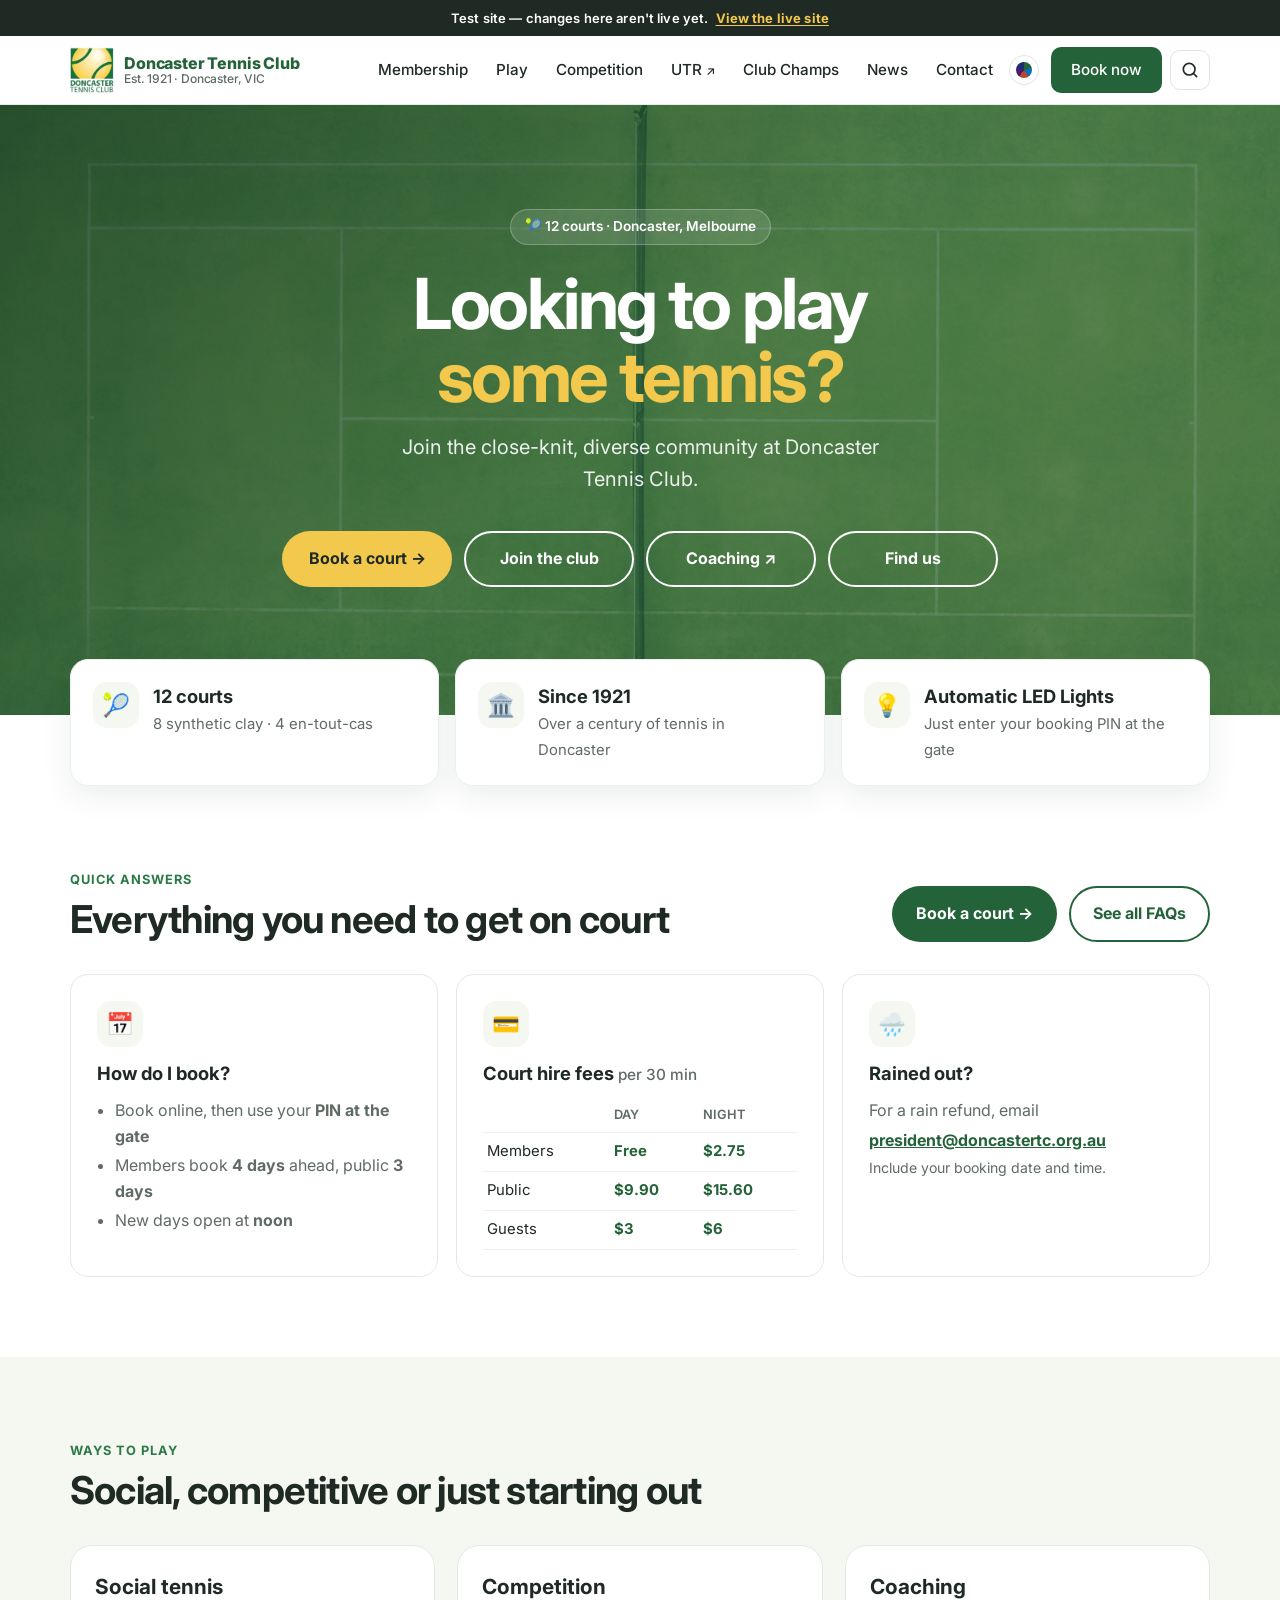
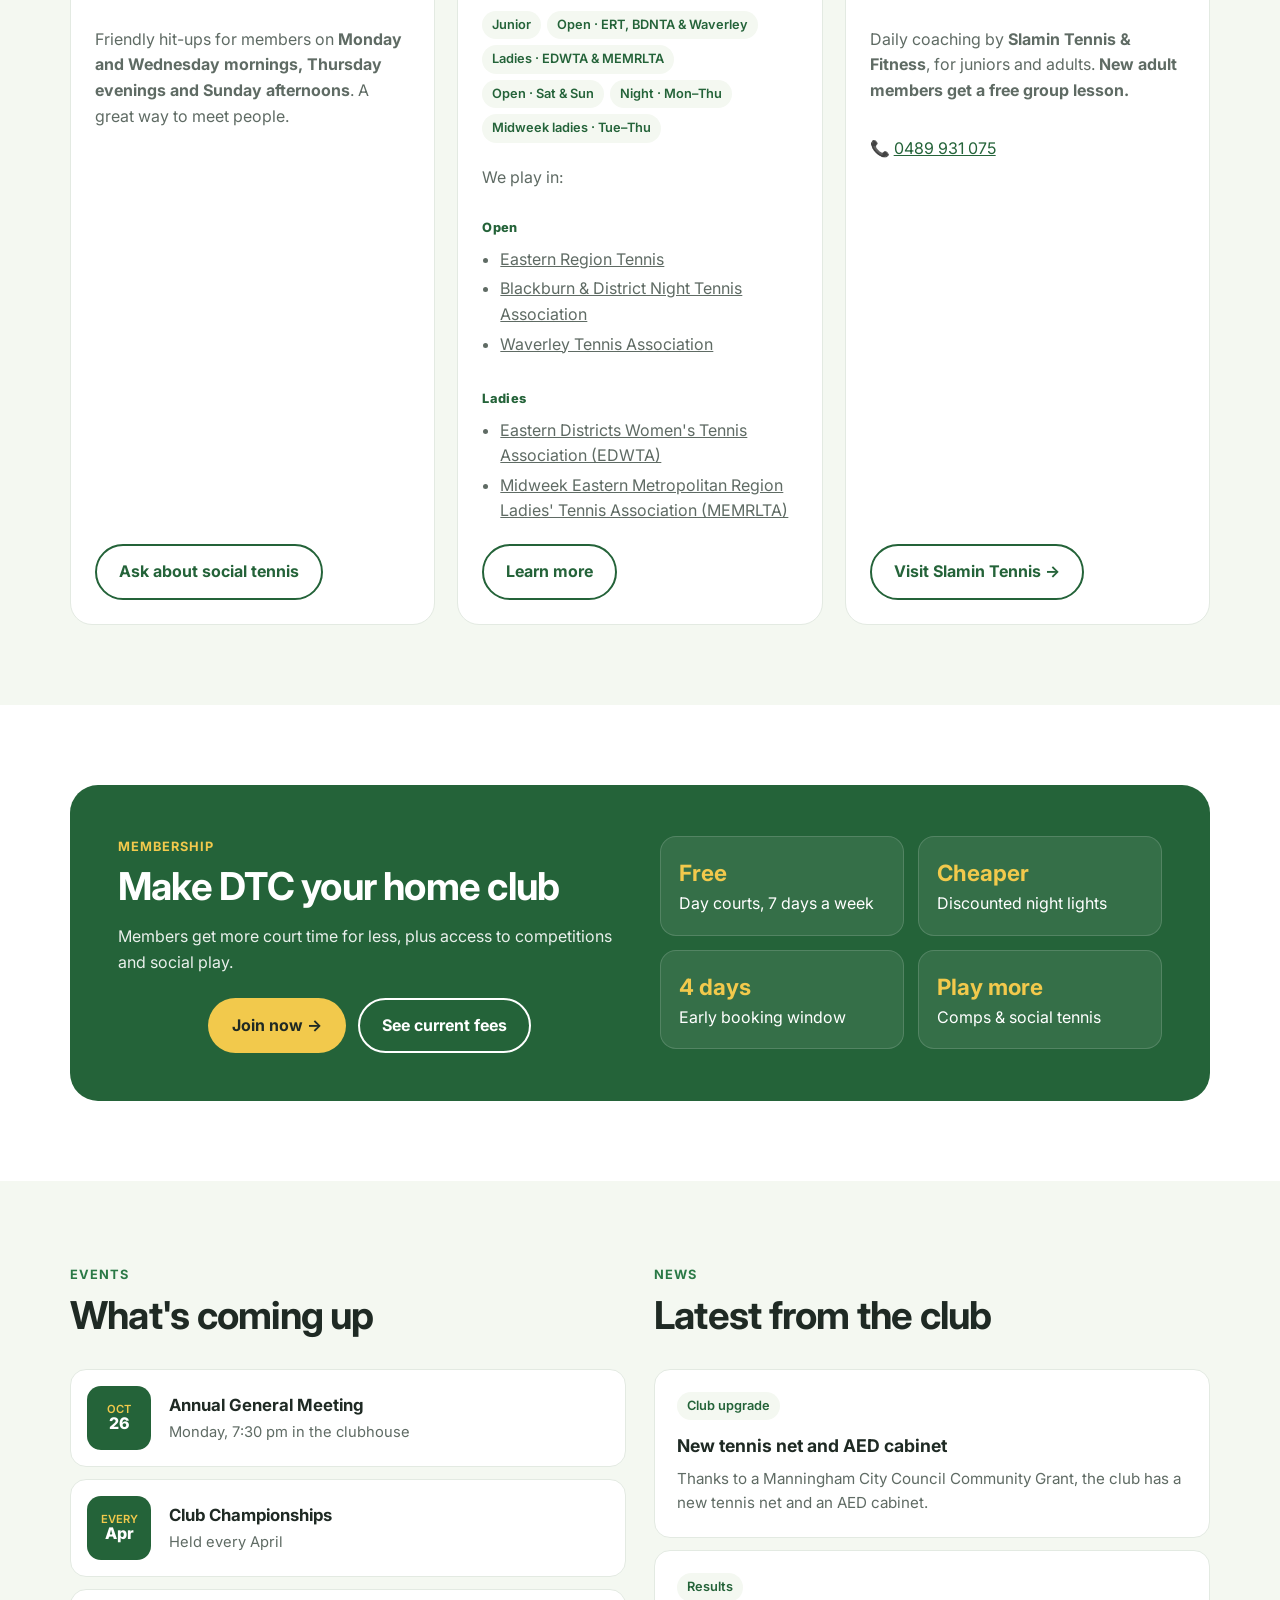
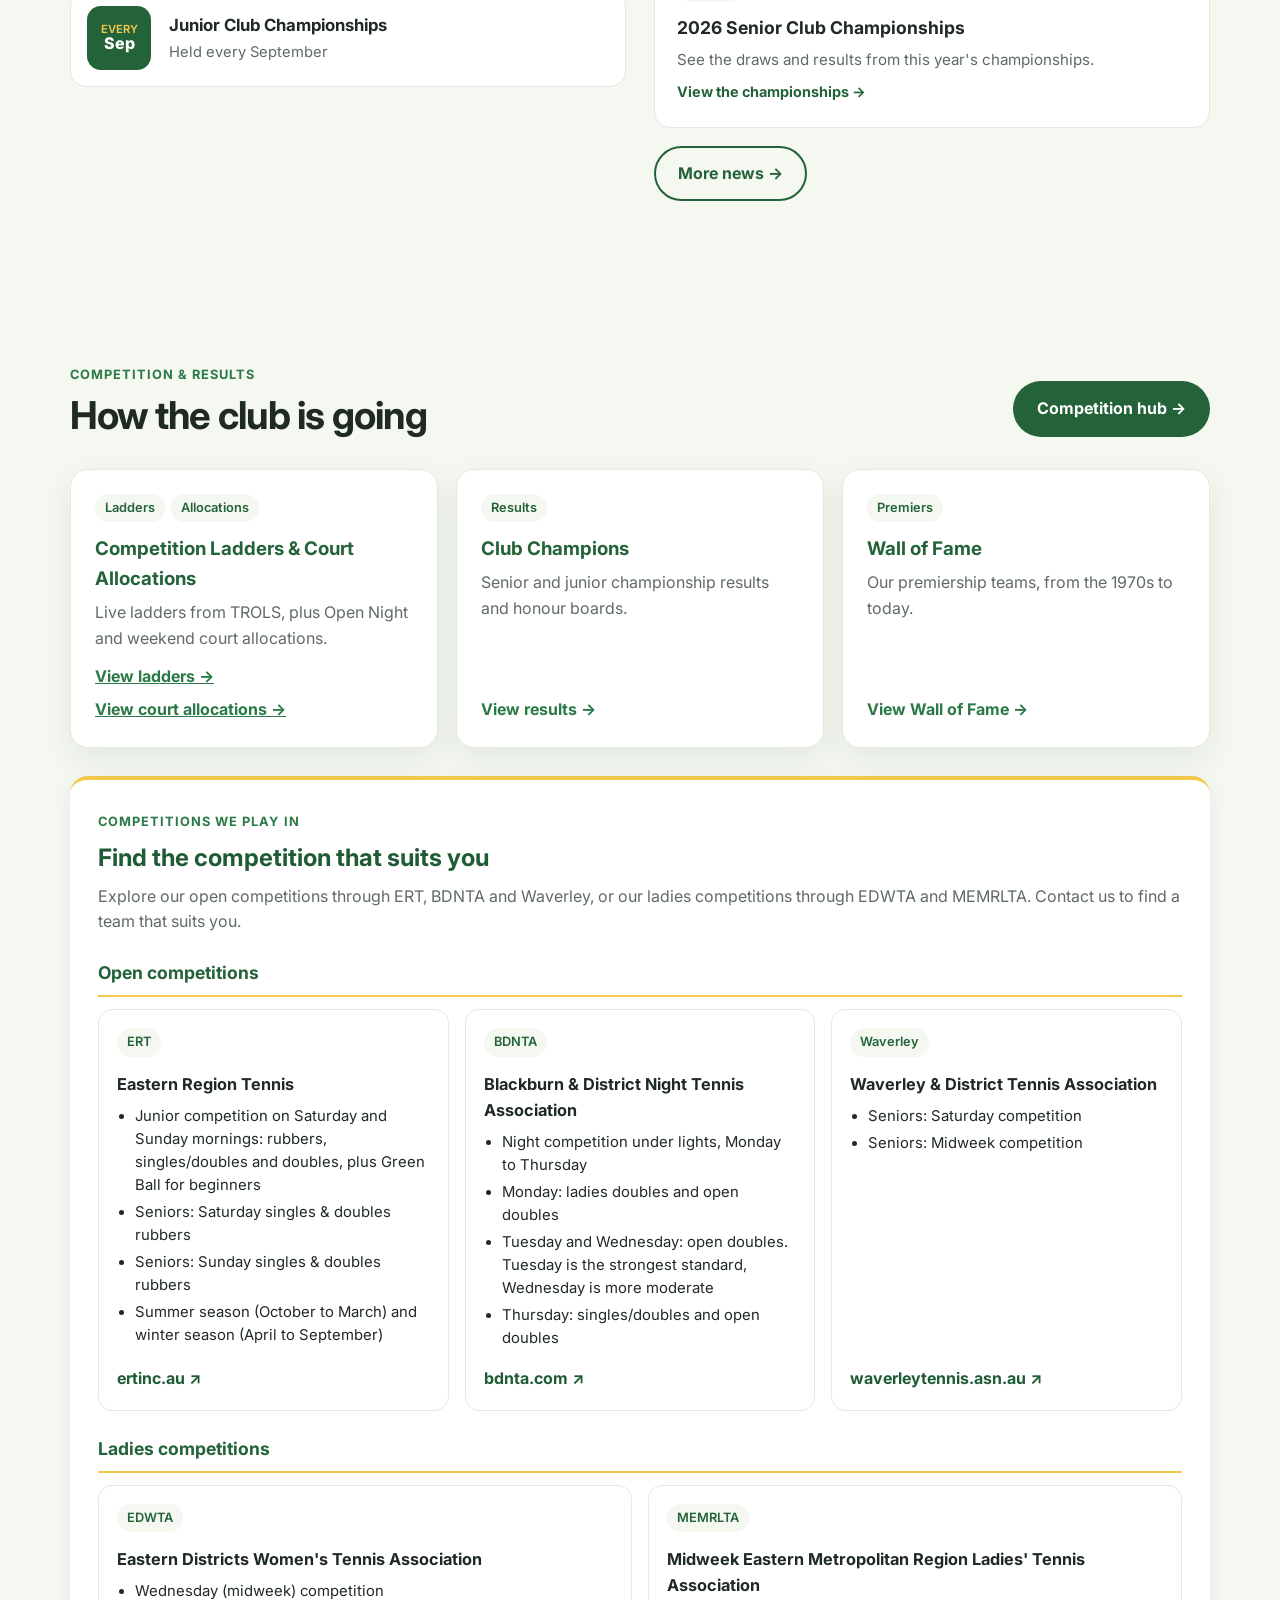
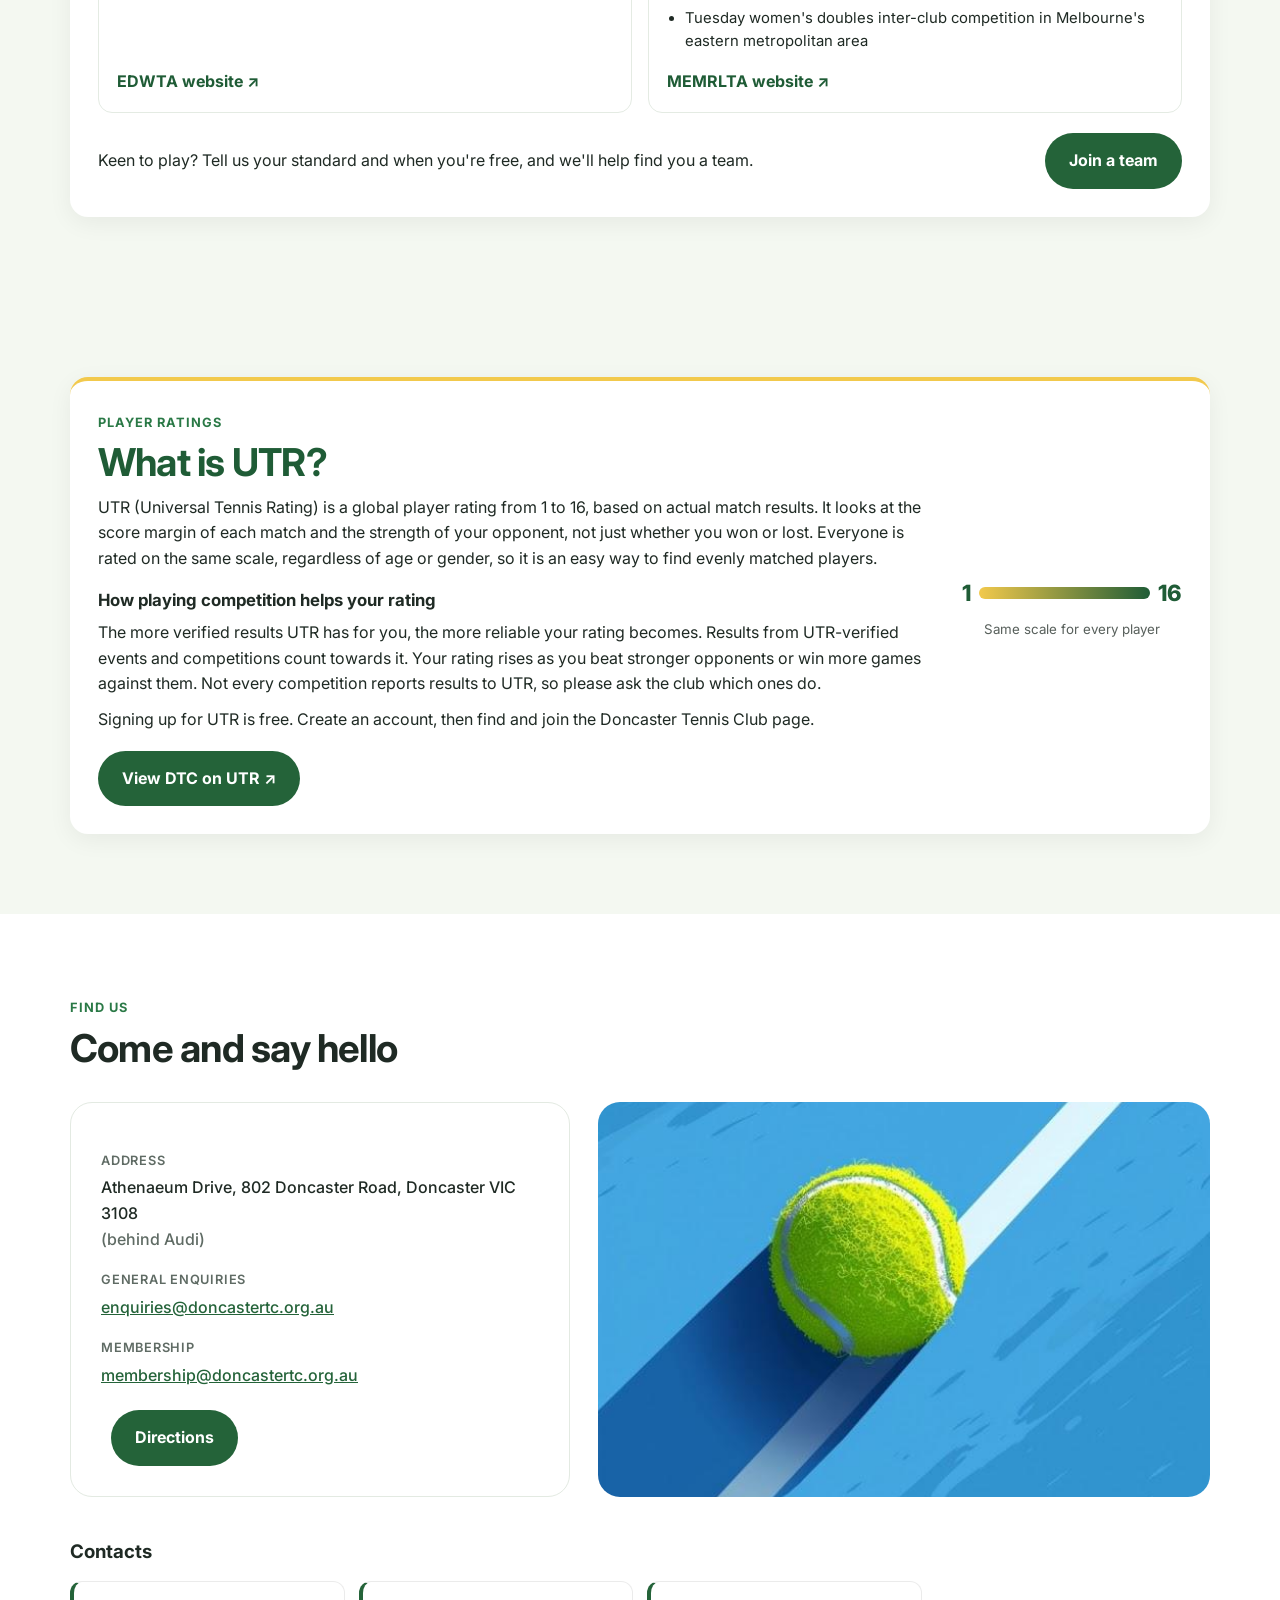
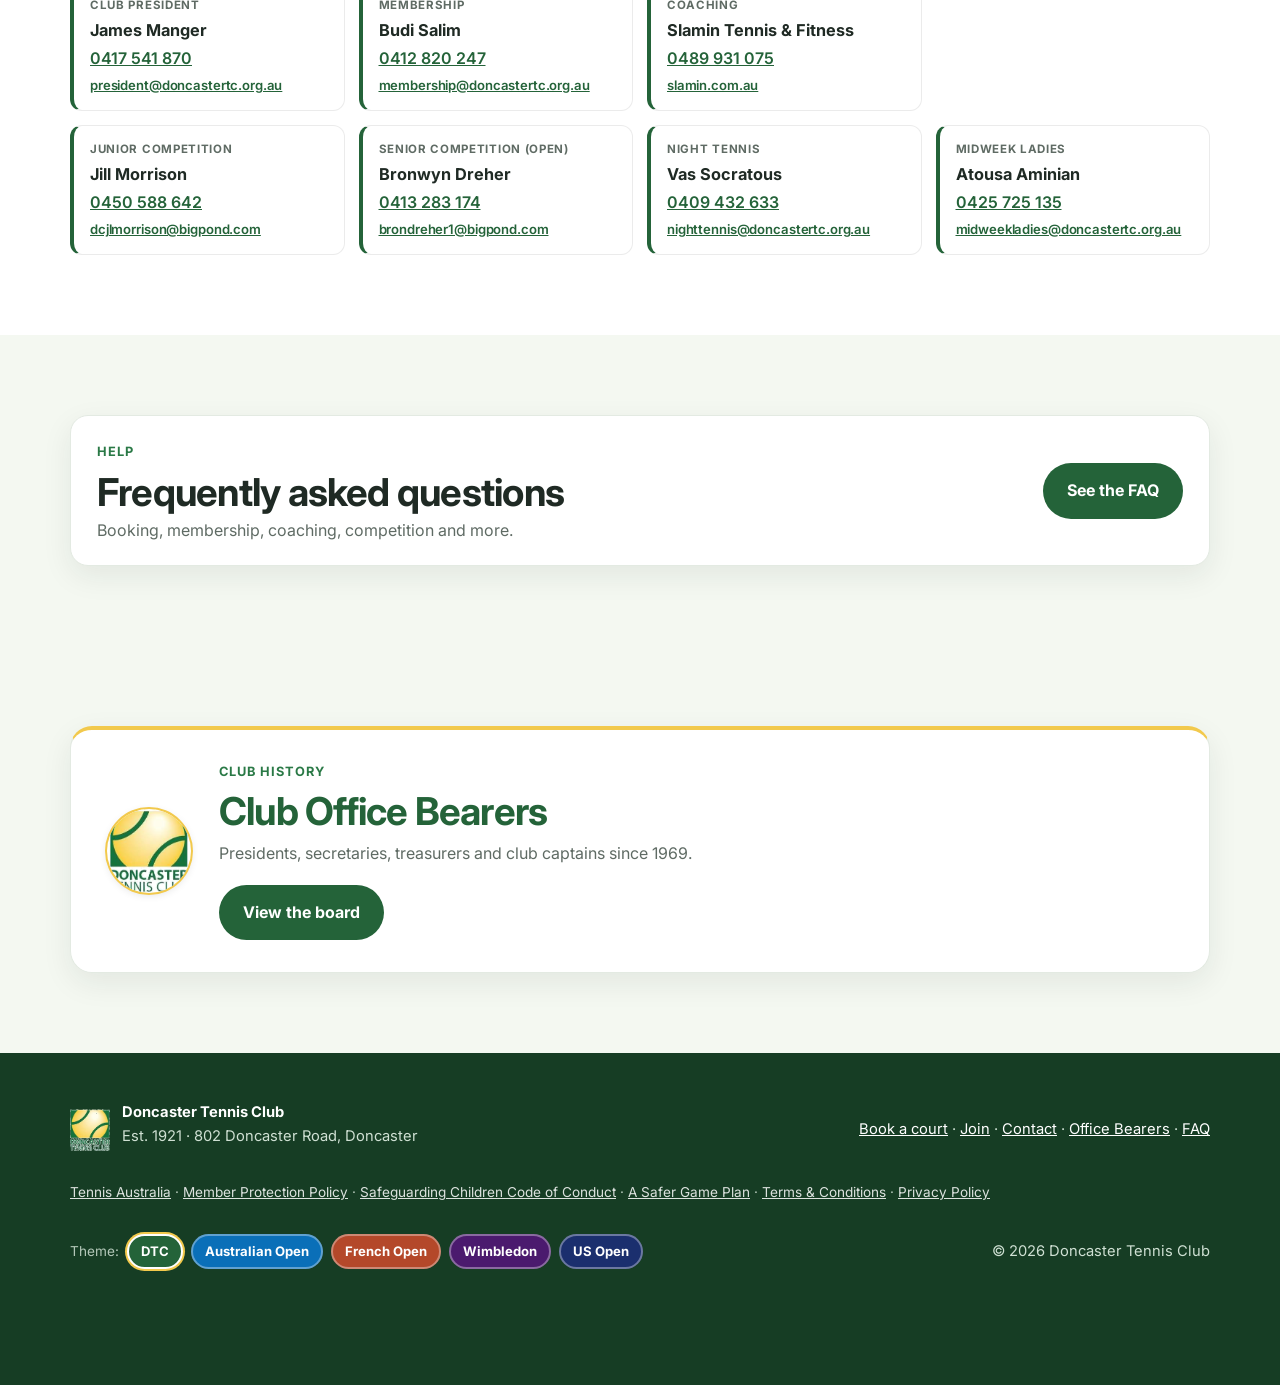
==== commit eff65f0a: "Add a sheet-driven FAQ page to the /test/ staging site New FAQ page and search group, fed from a FAQ" ====
--- a/test/index.html
+++ b/test/index.html
@@ -332,7 +332,7 @@
 
 <section id="answers"><div class="wrap">
  <div class="sh rv"><div><span class="kicker">Quick answers</span><h2>Everything you need to get on court</h2></div>
- <a class="btn btn-g" href="https://play.tennis.com.au/doncastertennisclub/Booking/BookByDate" target="_blank" rel="noopener">Book a court →</a></div>
+ <div class="ctas" style="margin:0;justify-content:flex-end"><a class="btn btn-g" href="https://play.tennis.com.au/doncastertennisclub/Booking/BookByDate" target="_blank" rel="noopener">Book a court →</a><a class="btn btn-og" href="faq.html">See all FAQs</a></div></div>
  <div class="qa">
   <article class="card rv"><div class="ico">📅</div><h3>How do I book?</h3><ul>
    <li>Book online, then use your <b>PIN at the gate</b></li><li>Members book <b>4 days</b> ahead, public <b>3 days</b></li><li>New days open at <b>noon</b></li></ul></article>
@@ -424,6 +424,14 @@
  </div>
  <div class="contacts rv" id="contacts" style="scroll-margin-top:90px"><h3>Contacts</h3><div class="cgrid"><div class="cc"><span class="cr">Club President</span><b>James Manger</b><a href="tel:+61417541870">0417 541 870</a><a href="mailto:president@doncastertc.org.au">president@doncastertc.org.au</a></div><div class="cc"><span class="cr">Membership</span><b>Budi Salim</b><a href="tel:+61412820247">0412 820 247</a><a href="mailto:membership@doncastertc.org.au">membership@doncastertc.org.au</a></div><div class="cc"><span class="cr">Coaching</span><b>Slamin Tennis &amp; Fitness</b><a href="tel:+61489931075">0489 931 075</a><a href="https://slamin.com.au" target="_blank" rel="noopener">slamin.com.au</a></div></div><div class="cgrid" style="margin-top:14px"><div class="cc"><span class="cr">Junior competition</span><b>Jill Morrison</b><a href="tel:+61450588642">0450 588 642</a><a href="mailto:dcjlmorrison@bigpond.com">dcjlmorrison@bigpond.com</a></div><div class="cc"><span class="cr">Senior competition (Open)</span><b>Bronwyn Dreher</b><a href="tel:+61413283174">0413 283 174</a><a href="mailto:brondreher1@bigpond.com">brondreher1@bigpond.com</a></div><div class="cc"><span class="cr">Night tennis</span><b>Vas Socratous</b><a href="tel:+61409432633">0409 432 633</a><a href="mailto:nighttennis@doncastertc.org.au">nighttennis@doncastertc.org.au</a></div><div class="cc"><span class="cr">Midweek ladies</span><b>Atousa Aminian</b><a href="tel:+61425725135">0425 725 135</a><a href="mailto:midweekladies@doncastertc.org.au">midweekladies@doncastertc.org.au</a></div></div></div>
 </div></section>
+<section class="band" id="faq-cta" aria-labelledby="faq-cta-h">
+ <div class="wrap">
+  <div class="faq-cta rv" style="display:flex;align-items:center;justify-content:space-between;gap:20px;flex-wrap:wrap;background:#fff;border:1px solid #e3eae2;border-radius:var(--r);padding:22px 26px;box-shadow:var(--sh)">
+   <div><span class="kicker">Help</span><h2 id="faq-cta-h" style="margin:6px 0 4px">Frequently asked questions</h2><p style="margin:0;color:var(--m)">Booking, membership, coaching, competition and more.</p></div>
+   <a class="btn btn-g" href="faq.html">See the FAQ</a>
+  </div>
+ </div>
+</section>
 <section class="band" id="office-bearers-cta" aria-labelledby="ob-cta-h">
  <div class="wrap">
   <a class="ob-cta rv" href="office-bearers.html">
@@ -440,7 +448,7 @@
 </main>
 <footer><div class="wrap">
  <div class="fb"><img src="logo.png" alt=""><div><b style="color:#fff">Doncaster Tennis Club</b><br>Est. 1921 · 802 Doncaster Road, Doncaster<div class="soc" data-social hidden></div></div></div>
- <div><a href="https://play.tennis.com.au/doncastertennisclub/Booking/BookByDate">Book a court</a> · <a href="https://play.tennis.com.au/doncastertennisclub/Membership/Join">Join</a> · <a href="mailto:enquiries@doncastertc.org.au">Contact</a> · <a href="office-bearers.html">Office Bearers</a></div>
+ <div><a href="https://play.tennis.com.au/doncastertennisclub/Booking/BookByDate">Book a court</a> · <a href="https://play.tennis.com.au/doncastertennisclub/Membership/Join">Join</a> · <a href="mailto:enquiries@doncastertc.org.au">Contact</a> · <a href="office-bearers.html">Office Bearers</a> · <a href="faq.html">FAQ</a></div>
  <div class="fpol" style="font-size:.85rem;opacity:.85"><a href="https://www.tennis.com.au/" target="_blank" rel="noopener">Tennis Australia</a> · <a href="https://www.tennis.com.au/tas/files/2016/04/Member-Protection-Policy.pdf" target="_blank" rel="noopener">Member Protection Policy</a> · <a href="https://www.tennis.com.au/nsw/files/2021/12/Safeguarding-Children-Code-of-Conduct-6-Oct-2021.pdf" target="_blank" rel="noopener">Safeguarding Children Code of Conduct</a> · <a href="https://www.tennis.com.au/information-for-clubs-associations" target="_blank" rel="noopener">A Safer Game Plan</a> · <a href="https://www.tennis.com.au/conditions-of-use" target="_blank" rel="noopener">Terms &amp; Conditions</a> · <a href="https://www.tennis.com.au/privacy" target="_blank" rel="noopener">Privacy Policy</a></div>
  <div class="themes" role="group" aria-label="Colour theme"><span>Theme:</span><button data-t="" style="--sw:#246339">DTC</button><button data-t="ao" style="--sw:#0A6FB8">Australian Open</button><button data-t="rg" style="--sw:#B4482A">French Open</button><button data-t="wim" style="--sw:#4B1A6E">Wimbledon</button><button data-t="us" style="--sw:#1B2F6E">US Open</button></div>
  <div>© <span id="yr">2026</span> Doncaster Tennis Club</div>
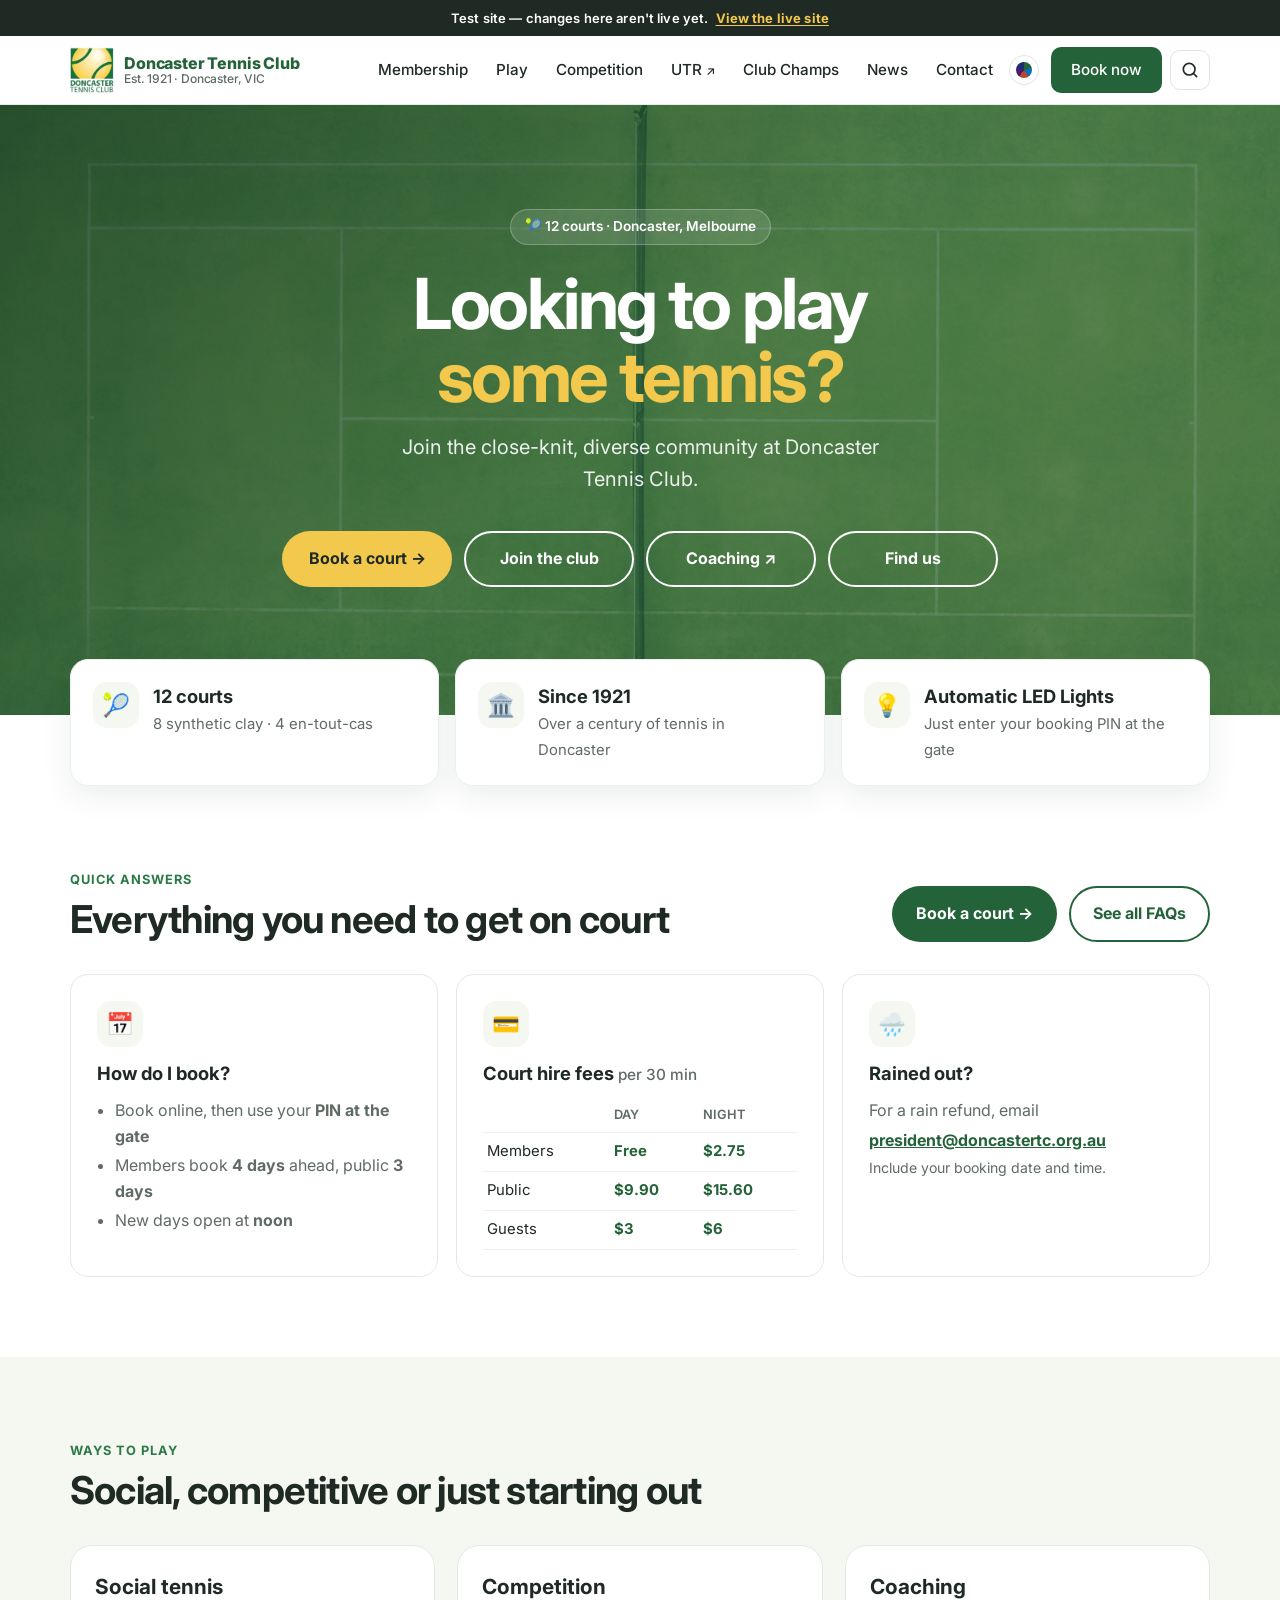
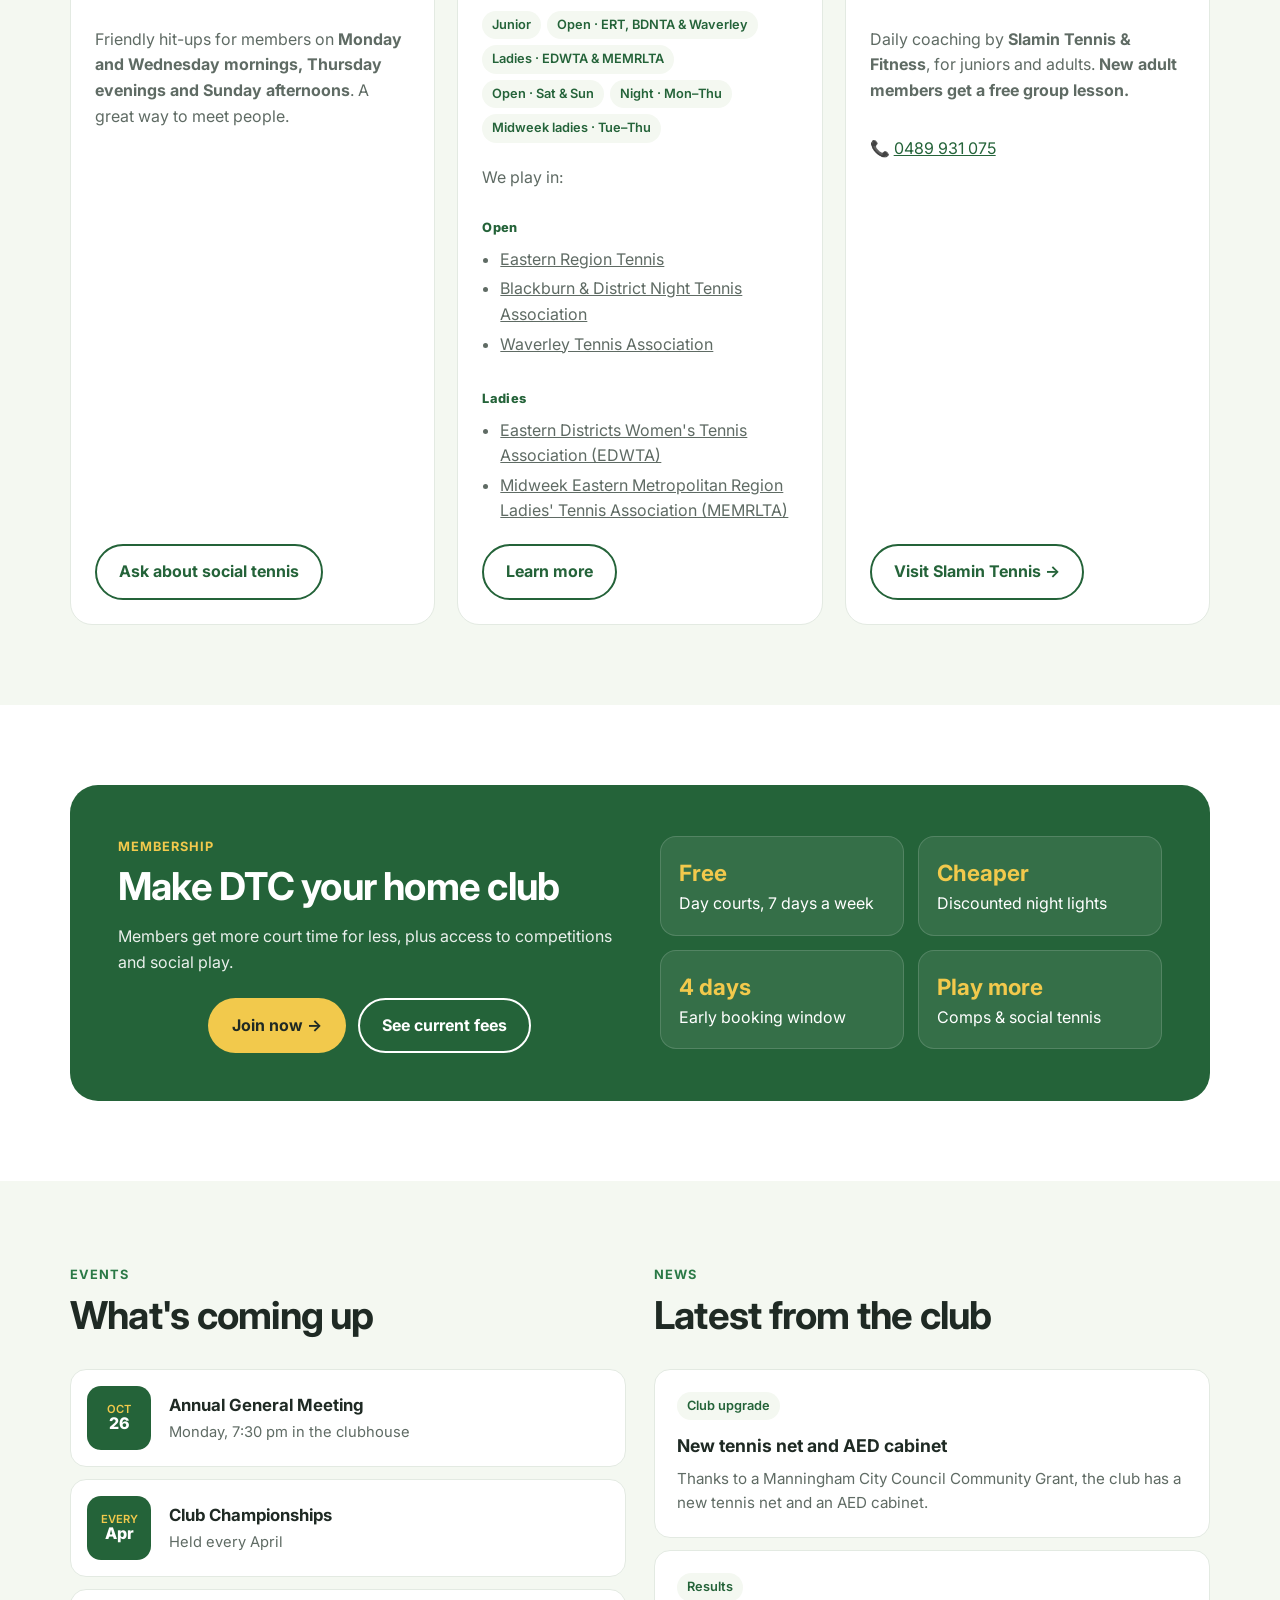
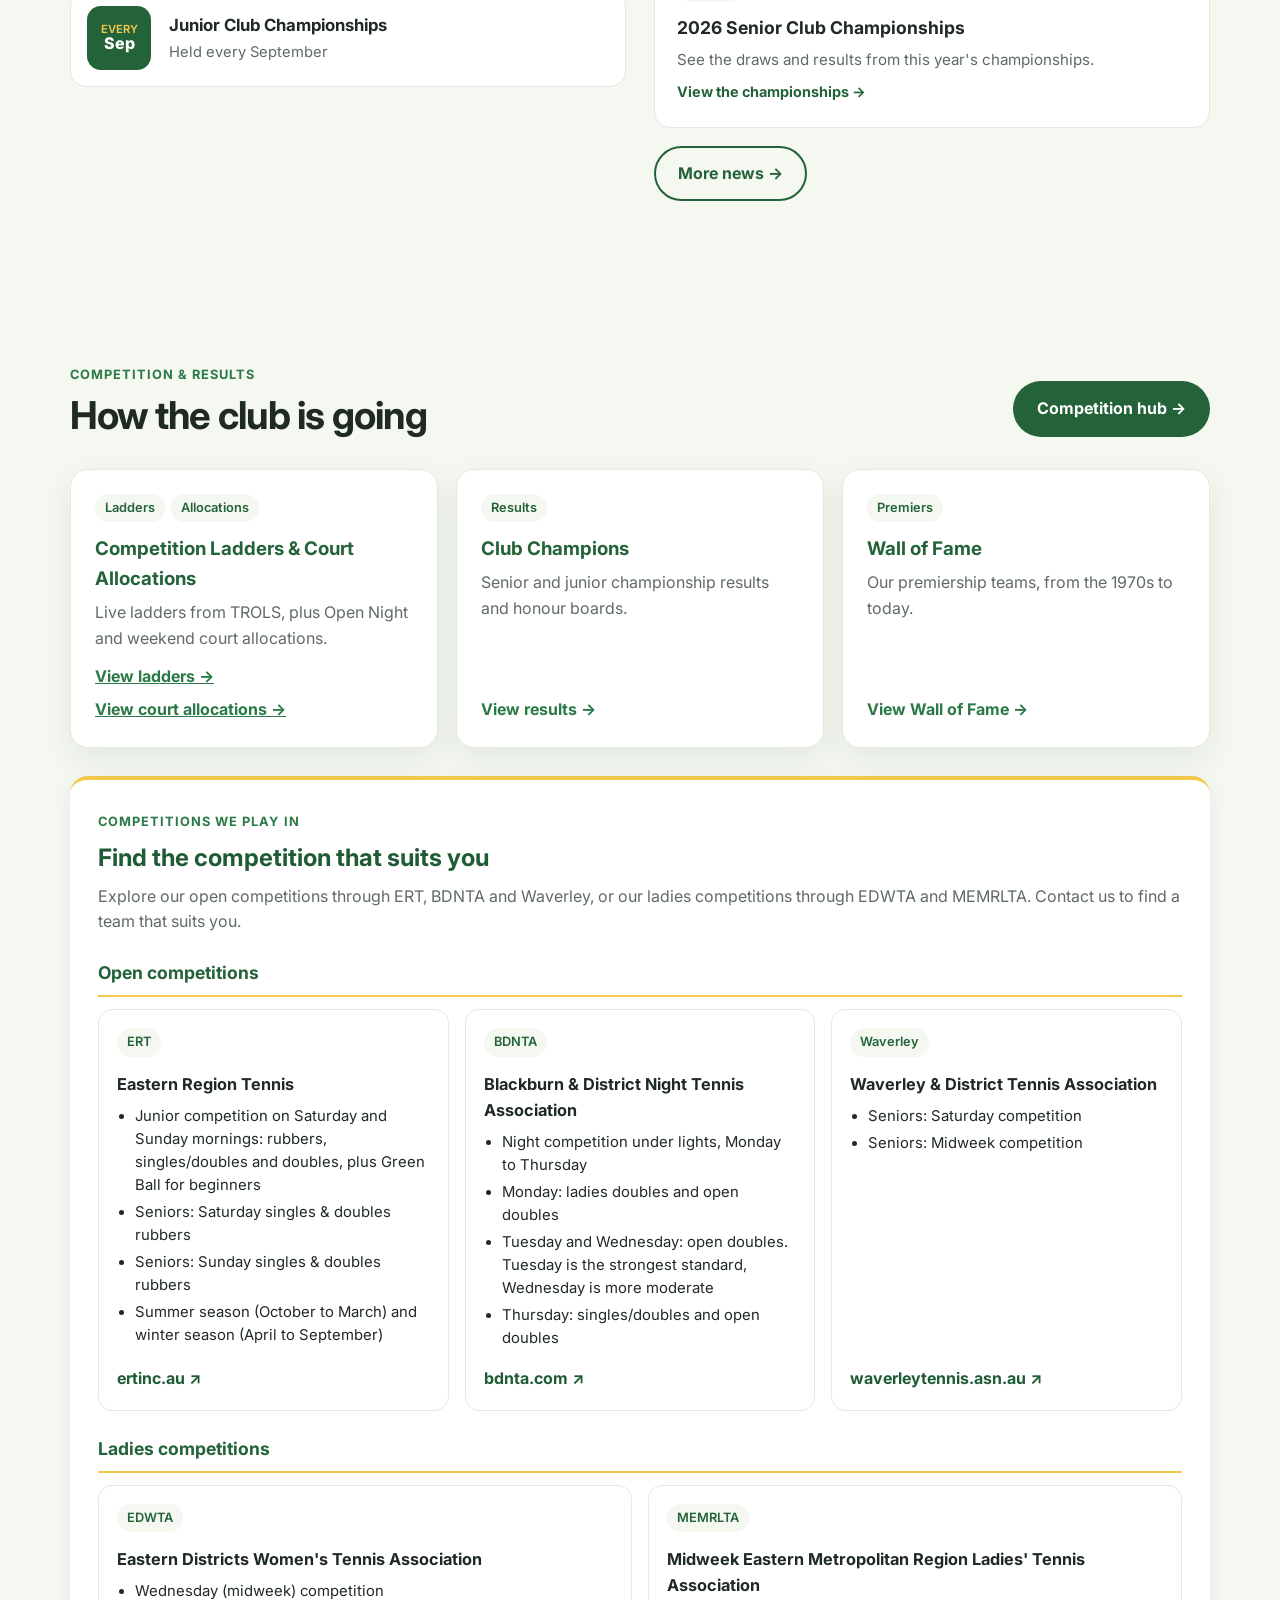
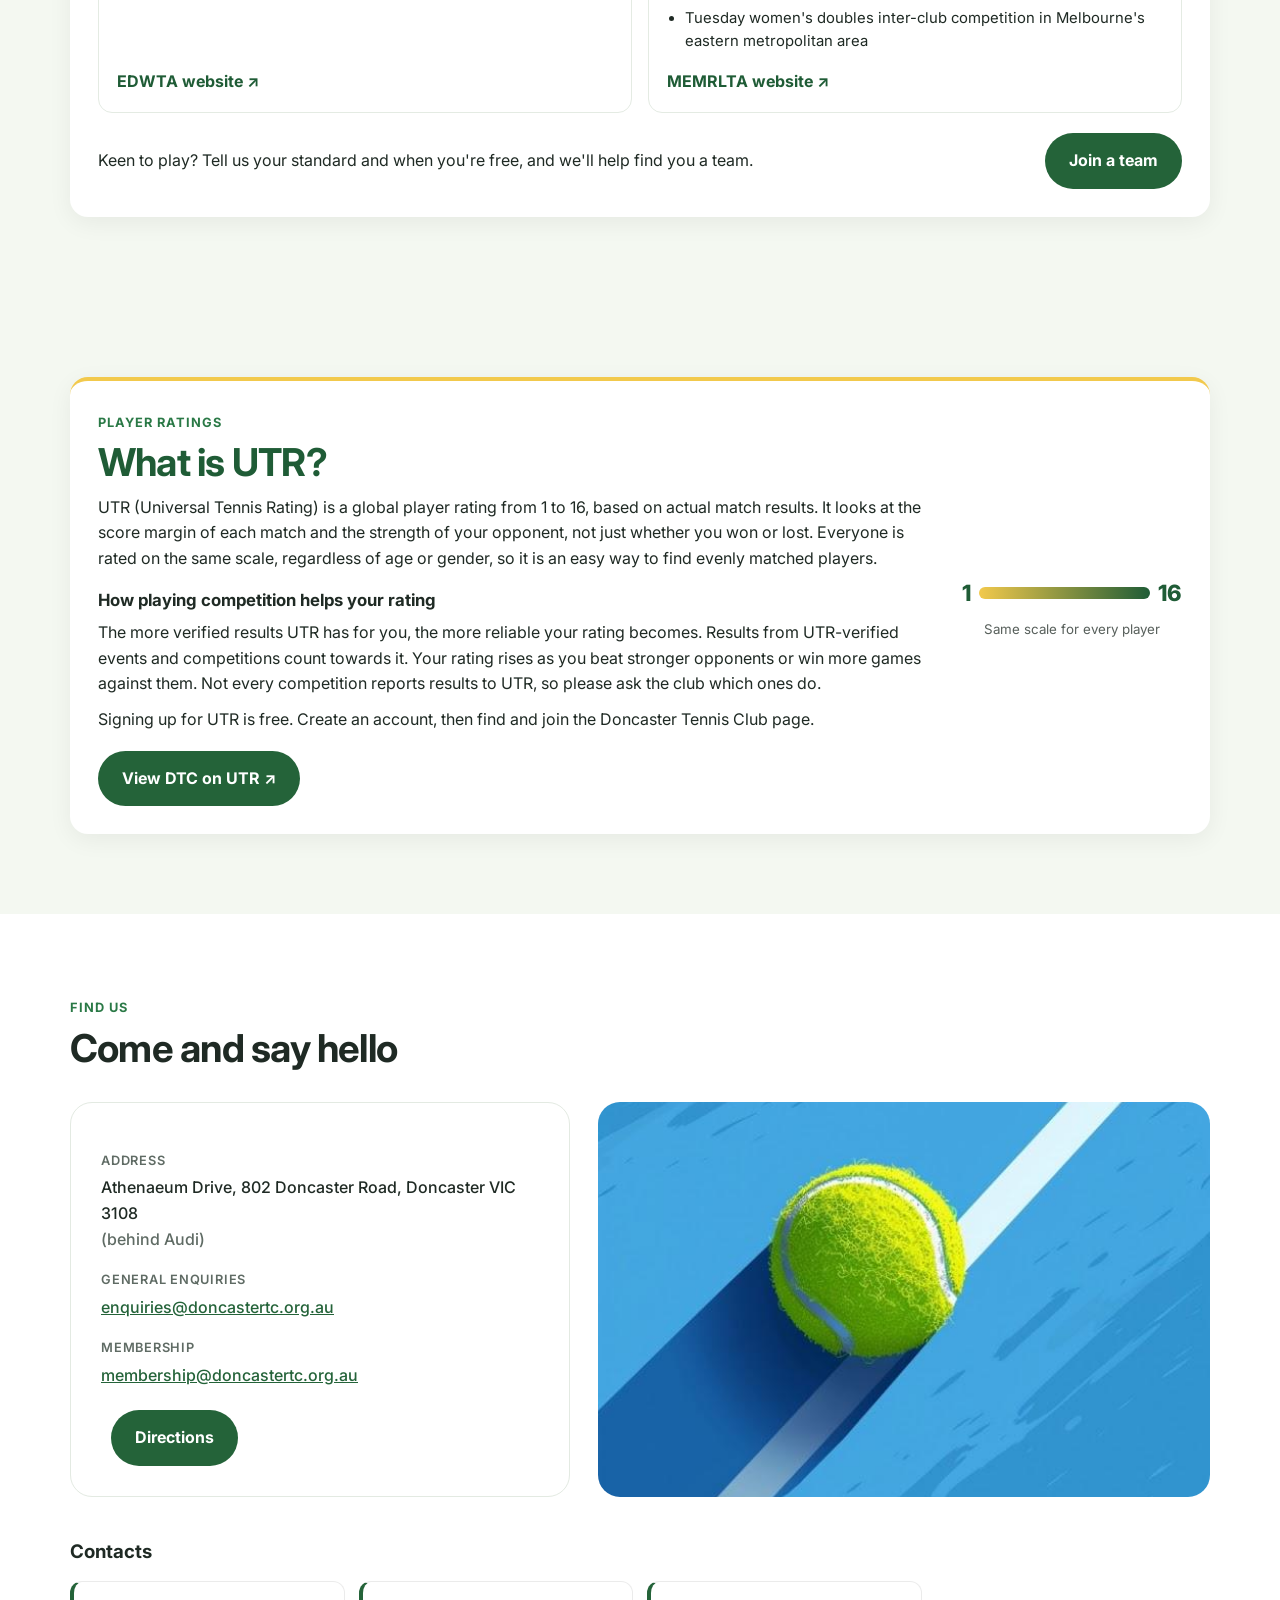
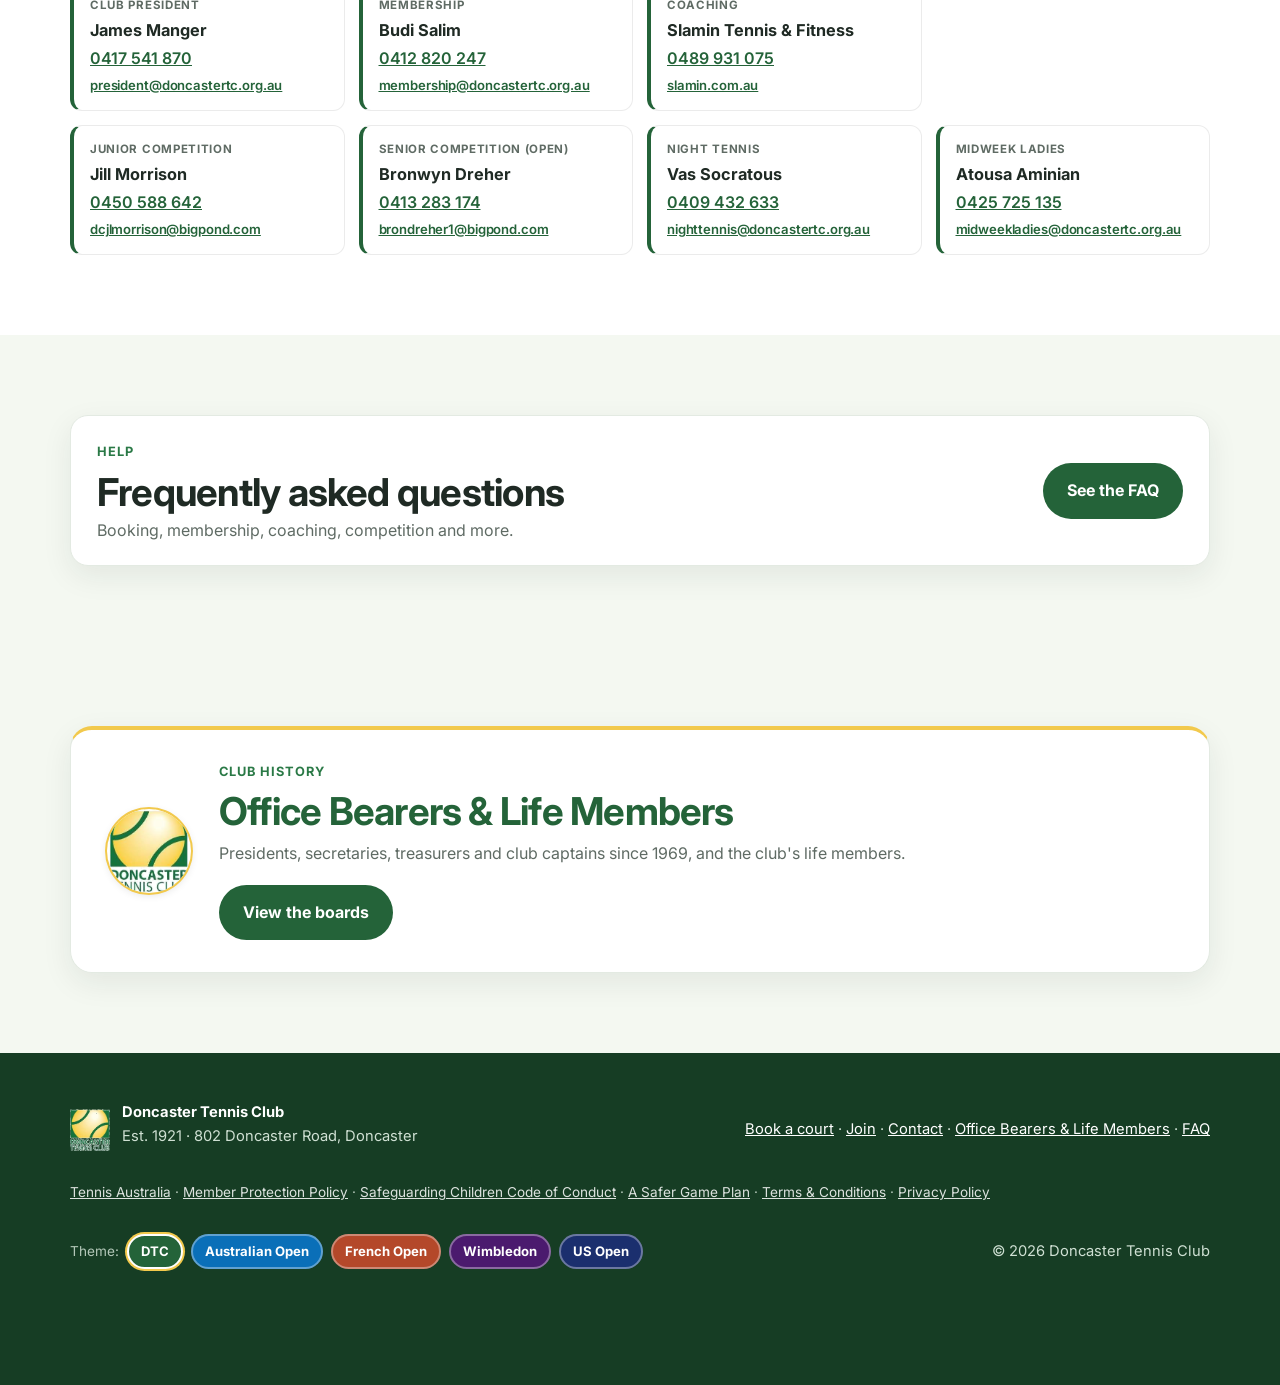
==== commit a8b1fa98: "Test site: Office Bearers home card mentions Life Members Co-authored-by: Doncaster Tennis Club <don" ====
--- a/test/index.html
+++ b/test/index.html
@@ -291,8 +291,10 @@
 
 </style>
 <link rel="stylesheet" href="search.css">
+<link rel="stylesheet" href="theme.css">
 <link rel="stylesheet" href="test-banner.css">
 <script>try{var t=localStorage.getItem("dtc-theme");if(t)document.documentElement.dataset.theme=t}catch(e){}</script>
+<script src="theme.js"></script>
 </head>
 <body>
 <a class="skip" href="#main">Skip to content</a>
@@ -438,9 +440,9 @@
    <img src="logo.png" alt="Doncaster Tennis Club logo">
    <div>
     <span class="kicker">Club history</span>
-    <h2 id="ob-cta-h">Club Office Bearers</h2>
-    <p>Presidents, secretaries, treasurers and club captains since 1969.</p>
-    <span class="btn btn-g">View the board</span>
+    <h2 id="ob-cta-h">Office Bearers &amp; Life Members</h2>
+    <p>Presidents, secretaries, treasurers and club captains since 1969, and the club's life members.</p>
+    <span class="btn btn-g">View the boards</span>
    </div>
   </a>
  </div>
@@ -448,7 +450,7 @@
 </main>
 <footer><div class="wrap">
  <div class="fb"><img src="logo.png" alt=""><div><b style="color:#fff">Doncaster Tennis Club</b><br>Est. 1921 · 802 Doncaster Road, Doncaster<div class="soc" data-social hidden></div></div></div>
- <div><a href="https://play.tennis.com.au/doncastertennisclub/Booking/BookByDate">Book a court</a> · <a href="https://play.tennis.com.au/doncastertennisclub/Membership/Join">Join</a> · <a href="mailto:enquiries@doncastertc.org.au">Contact</a> · <a href="office-bearers.html">Office Bearers</a> · <a href="faq.html">FAQ</a></div>
+ <div><a href="https://play.tennis.com.au/doncastertennisclub/Booking/BookByDate">Book a court</a> · <a href="https://play.tennis.com.au/doncastertennisclub/Membership/Join">Join</a> · <a href="mailto:enquiries@doncastertc.org.au">Contact</a> · <a href="office-bearers.html">Office Bearers &amp; Life Members</a> · <a href="faq.html">FAQ</a></div>
  <div class="fpol" style="font-size:.85rem;opacity:.85"><a href="https://www.tennis.com.au/" target="_blank" rel="noopener">Tennis Australia</a> · <a href="https://www.tennis.com.au/tas/files/2016/04/Member-Protection-Policy.pdf" target="_blank" rel="noopener">Member Protection Policy</a> · <a href="https://www.tennis.com.au/nsw/files/2021/12/Safeguarding-Children-Code-of-Conduct-6-Oct-2021.pdf" target="_blank" rel="noopener">Safeguarding Children Code of Conduct</a> · <a href="https://www.tennis.com.au/information-for-clubs-associations" target="_blank" rel="noopener">A Safer Game Plan</a> · <a href="https://www.tennis.com.au/conditions-of-use" target="_blank" rel="noopener">Terms &amp; Conditions</a> · <a href="https://www.tennis.com.au/privacy" target="_blank" rel="noopener">Privacy Policy</a></div>
  <div class="themes" role="group" aria-label="Colour theme"><span>Theme:</span><button data-t="" style="--sw:#246339">DTC</button><button data-t="ao" style="--sw:#0A6FB8">Australian Open</button><button data-t="rg" style="--sw:#B4482A">French Open</button><button data-t="wim" style="--sw:#4B1A6E">Wimbledon</button><button data-t="us" style="--sw:#1B2F6E">US Open</button></div>
  <div>© <span id="yr">2026</span> Doncaster Tennis Club</div>
--- a/test/theme.css
+++ b/test/theme.css
@@ -0,0 +1,2459 @@
+/* Seasonal site themes (Christmas, Easter, Melbourne Cup, New Year,
+   Chinese New Year, Diwali, Halloween, and the four Grand Slams).
+   Driven by the Themes tab in DTC Website Content.
+   Preview with ?theme=christmas|easter|melbourne-cup|new-year|chinese-new-year|diwali|halloween
+   or ?theme=ao|australian-open|rg|roland-garros|wim|wimbledon|us|us-open
+   (persists for this tab).
+   ?theme=none or ?theme=auto clears the preview. Christmas supports ?santa=now or ?fx=now.
+
+   A seasonal theme first overrides any saved colour-picker choice. Once that
+   period has been shown, a visitor's picker choice (data-theme=ao|rg|wim|us,
+   or club colours) sticks until the next seasonal period starts. Removing the
+   theme-* class must leave no festive leftovers (ribbon, lights, Santa). */
+
+/* ---------- Tokens ---------- */
+html.theme-christmas{
+  --g:#C41230;            /* berry red: buttons, links, selected tabs */
+  --g2:#1B7A3A;           /* mistletoe leaf green: kickers, accents */
+  --y:#F0C14B;            /* gold */
+  --t:#14231A;
+  --m:#4B5A4A;
+  --l:#E6F2D8;            /* pale mistletoe band */
+  --sh:0 10px 30px rgba(10,60,28,.12);
+  --green:#1B7A3A; --gold:#F0C14B;
+  --header-bg:linear-gradient(180deg,#14853F,#0B5A2B);
+  --header-fg:#FFF8E1;
+  --header-muted:#F6D365;
+  --footer-bg:#083B1F;
+  --footer-fg:#E9F5D8;
+  --btn:#C41230; --btn-fg:#fff;
+  --border:#CFE3B8;
+  --surface:#FFFBF0;
+  --strip:linear-gradient(90deg,#C41230,#F0C14B 50%,#1B7A3A);
+}
+html.theme-easter{
+  --g:#7A36B1;            /* violet */
+  --g2:#157A5A;           /* spring mint (dark enough for text) */
+  --y:#FFD84D;            /* butter yellow */
+  --t:#2A2040;
+  --m:#5C5270;
+  --l:#EEE2FB;            /* lavender band */
+  --sh:0 10px 30px rgba(90,40,140,.12);
+  --green:#157A5A; --gold:#FFD84D;
+  --header-bg:linear-gradient(90deg,#D3BEF7,#F9C4DC 52%,#B8EBD2);
+  --header-fg:#2A2040;
+  --header-muted:#6A2AA0;
+  --footer-bg:#3B2766;
+  --footer-fg:#FFF0B3;
+  --btn:#7A36B1; --btn-fg:#fff;
+  --border:#DCC8F0;
+  --surface:#FFFCEE;
+  --strip:linear-gradient(90deg,#FF8FC1,#FFD84D 36%,#6DD8AA 68%,#B58CF2);
+}
+html.theme-melbourne-cup{
+  --g:#A81F45;            /* rose red */
+  --g2:#85650F;           /* deep gold for text on ivory */
+  --y:#E0B84F;            /* racing gold */
+  --t:#15130F;
+  --m:#544E45;
+  --l:#F3EAD3;            /* champagne band */
+  --sh:0 10px 30px rgba(20,14,6,.14);
+  --green:#85650F; --gold:#E0B84F;
+  --header-bg:linear-gradient(180deg,#26262B,#141417);
+  --header-fg:#F6E7B9;
+  --header-muted:#E0B84F;
+  --footer-bg:#0B0B0D;
+  --footer-fg:#F6E7B9;
+  --btn:#E0B84F; --btn-fg:#15130F;
+  --border:#E3D5AE;
+  --surface:#FBF7EA;
+  --strip:linear-gradient(90deg,#E0B84F,#A81F45);
+}
+
+html.theme-new-year{
+  --g:#8F6E14;            /* deep gold links on silver */
+  --g2:#6B7380;           /* pewter */
+  --y:#D4AF37;            /* metallic gold */
+  --t:#1A1D24;
+  --m:#4A5568;
+  --l:#E8EDF3;            /* pale silver band */
+  --sh:0 10px 30px rgba(80,70,30,.12);
+  --green:#6B7380; --gold:#D4AF37;
+  --header-bg:linear-gradient(180deg,#FFFDF6 0%,#E8EDF3 36%,#C5CDD8 78%,#D4AF37 100%);
+  --header-fg:#1A1D24;
+  --header-muted:#8A6A12;
+  --footer-bg:linear-gradient(180deg,#3A3E46,#1C1F26);
+  --footer-fg:#E8EDF3;
+  --btn:#D4AF37; --btn-fg:#1A1D24;
+  --border:#B8C0CC;
+  --surface:#EEF1F6;
+  --strip:linear-gradient(90deg,#D4AF37,#E8EDF3 50%,#A8B0BC);
+}
+html.theme-chinese-new-year{
+  --g:#F0C14B;            /* gold trims and large headings only */
+  --g2:#FFE7A8;
+  --y:#F0C14B;
+  --t:#FFF8E0;            /* cream body text on deep red */
+  --m:#FFF4D0;            /* cream, not gold, for notes and secondary text */
+  --l:#8E0B1E;            /* deep red bands — dark enough for gold headings */
+  --sh:0 10px 30px rgba(80,0,8,.18);
+  --green:#F0C14B; --gold:#F0C14B;
+  --header-bg:linear-gradient(180deg,#8E0B1E,#6B0A14);
+  --header-fg:#FFF8E0;
+  --header-muted:#FFE7A8;
+  --footer-bg:linear-gradient(180deg,#6B0A14,#3A070C);
+  --footer-fg:#FFF8E0;
+  --btn:#F0C14B; --btn-fg:#6B0A14;
+  --border:#F0C14B;
+  --surface:#8E0B1E;
+  --card:#8E0B1E;
+  --strip:linear-gradient(90deg,#F0C14B,#FFF4D0 50%,#F0C14B);
+}
+html.theme-diwali{
+  --r1:#9B1B6C; --r2:#D35400; --r3:#C9A227; --r4:#0E7A4B; --r5:#0A7C86; --r6:#5A1E8A;
+  --g:#9B1B6C;            /* magenta links on cream */
+  --g2:#0A7C86;           /* turquoise accents */
+  --y:#C9A227;
+  --t:#2A1030;
+  --m:#5A3A60;
+  --l:#FFF3DC;
+  --sh:0 10px 30px rgba(80,20,60,.12);
+  --green:#0E7A4B; --gold:#C9A227;
+  --header-bg:linear-gradient(90deg,#7A1458,#B33A00 20%,#6E560C 40%,#0B5C38 60%,#086068 80%,#3E1468);
+  --header-fg:#FFF8E8;
+  --header-muted:#FFE08A;
+  --footer-bg:linear-gradient(90deg,#4A0E36,#6E2200 20%,#5A480C 40%,#06402A 60%,#053E44 80%,#2A0C48);
+  --footer-fg:#FFE08A;
+  --btn:#9B1B6C; --btn-fg:#fff;
+  --border:#E2C48A;
+  --surface:#FFF8EF;
+  --strip:linear-gradient(90deg,#9B1B6C,#D35400 20%,#C9A227 40%,#0E7A4B 60%,#0A7C86 80%,#5A1E8A);
+}
+
+/* Grand Slam palettes reuse the picker colours (ao/rg/wim/us), with a few
+   darker accents so small text meets WCAG AA. */
+html.theme-halloween{
+  --g:#B33A00;            /* burnt pumpkin: links, buttons, selected tabs */
+  --g2:#4A1E72;           /* deep purple accents on cream */
+  --y:#F4A347;            /* lantern gold: trims and large type only */
+  --t:#161118;            /* near-black */
+  --m:#5A4A52;
+  --l:#F4E6D4;            /* pale pumpkin band */
+  --sh:0 10px 30px rgba(22,17,24,.14);
+  --green:#4A1E72; --gold:#F4A347;
+  --header-bg:linear-gradient(180deg,#3A1858,#1A0E24);
+  --header-fg:#FFF4E4;
+  --header-muted:#F4A347;
+  --footer-bg:#120A16;
+  --footer-fg:#F6EADF;
+  --btn:#B33A00; --btn-fg:#fff;
+  --border:#E8D4C0;
+  --surface:#FFF7EE;
+  --strip:linear-gradient(90deg,#B33A00,#3A1858);
+}
+html.theme-ao{
+  --g:#0A6FB8;            /* Melbourne blue */
+  --g2:#006A9C;           /* darker aqua for small text on light surfaces */
+  --y:#C8E63C;            /* AO lime — trims and large type, not small text on light */
+  --t:#0A2A40;
+  --m:#3A5A70;
+  --l:#EEF6FB;
+  --sh:0 10px 30px rgba(10,50,90,.12);
+  --green:#006A9C; --gold:#C8E63C;
+  --header-bg:linear-gradient(180deg,#0A6FB8,#085A96);
+  --header-fg:#fff;
+  --header-muted:#fff;
+  --footer-bg:#063A62;
+  --footer-fg:#EEF6FB;
+  --btn:#0A6FB8; --btn-fg:#fff;
+  --border:#B8D4E8;
+  --surface:#F7FBFE;
+  --card:#F7FBFE;
+  --strip:linear-gradient(90deg,#0A6FB8,#C8E63C 50%,#0091D2);
+}
+html.theme-rg{
+  --g:#B4482A;            /* Roland-Garros clay */
+  --g2:#9A3A22;           /* darker clay for small text on sand */
+  --y:#F3D08A;            /* sand/gold trims */
+  --t:#3A1C12;
+  --m:#6A4336;
+  --l:#FBF2EC;
+  --sh:0 10px 30px rgba(80,30,16,.12);
+  --green:#9A3A22; --gold:#F3D08A;
+  --header-bg:linear-gradient(180deg,#8E3820,#B4482A 48%,#8E3820);
+  --header-fg:#fff;
+  --header-muted:#fff;
+  --footer-bg:#6E2C1A;
+  --footer-fg:#FBF2EC;
+  --btn:#B4482A; --btn-fg:#fff;
+  --border:#E5C8B4;
+  --surface:#FFF8F3;
+  --card:#FFF8F3;
+  --strip:linear-gradient(90deg,#B4482A,#F3D08A 50%,#9A3A22);
+}
+html.theme-wim{
+  --g:#4B1A6E;            /* Wimbledon purple */
+  --g2:#00703C;           /* championship green */
+  --y:#E2CF8E;            /* gold */
+  --t:#1A1024;
+  --m:#4A4060;
+  --l:#F5F1F8;
+  --sh:0 10px 30px rgba(50,20,80,.12);
+  --green:#00703C; --gold:#E2CF8E;
+  --header-bg:linear-gradient(180deg,#4B1A6E,#3A1458);
+  --header-fg:#fff;
+  --header-muted:#E2CF8E;
+  --footer-bg:#2A0E3E;
+  --footer-fg:#F5F1F8;
+  --btn:#4B1A6E; --btn-fg:#fff;
+  --border:#D4C8E0;
+  --surface:#FBF9FD;
+  --card:#FBF9FD;
+  --strip:linear-gradient(90deg,#4B1A6E,#E2CF8E 50%,#00703C);
+}
+html.theme-us{
+  --g:#1B2F6E;            /* US Open navy */
+  --g2:#1A4EAD;           /* darker than picker aqua, AA on white */
+  --y:#FFD100;            /* US Open yellow — trims, not small text on light */
+  --t:#121830;
+  --m:#3A4560;
+  --l:#EEF2FA;
+  --sh:0 10px 30px rgba(20,30,80,.12);
+  --green:#1A4EAD; --gold:#FFD100;
+  --header-bg:linear-gradient(180deg,#1B2F6E,#121A42);
+  --header-fg:#fff;
+  --header-muted:#FFD100;
+  --footer-bg:#0C1228;
+  --footer-fg:#EEF2FA;
+  --btn:#1B2F6E; --btn-fg:#fff;
+  --border:#C5CEE6;
+  --surface:#F5F7FC;
+  --card:#F5F7FC;
+  --strip:linear-gradient(90deg,#1B2F6E,#FFD100 50%,#1A4EAD);
+}
+
+
+/* ---------- Ribbon under the header ---------- */
+.season-ribbon{
+  display:none;position:relative;align-items:center;justify-content:center;gap:12px;
+  padding:8px 20px;font-weight:700;font-size:.92rem;letter-spacing:.02em;text-align:center;line-height:1.3;z-index:4;
+}
+html.theme-christmas .season-ribbon,
+html.theme-easter .season-ribbon,
+html.theme-melbourne-cup .season-ribbon,
+html.theme-new-year .season-ribbon,
+html.theme-chinese-new-year .season-ribbon,
+html.theme-diwali .season-ribbon,
+html.theme-halloween .season-ribbon,
+html.theme-ao .season-ribbon,
+html.theme-rg .season-ribbon,
+html.theme-wim .season-ribbon,
+html.theme-us .season-ribbon{display:flex}
+.season-ribbon-msg{max-width:70ch}
+.season-ribbon-icon{flex:none;width:22px;height:22px;background:center/contain no-repeat}
+
+/* Christmas: berry-red ribbon, gold edge, mistletoe icon with white berries */
+html.theme-christmas .season-ribbon{
+  background:linear-gradient(90deg,#8E0B20,#C41230 18%,#C41230 82%,#8E0B20);
+  color:#FFF8E1;
+  border-bottom:2px solid #F0C14B;
+}
+html.theme-christmas .season-ribbon-icon{
+  background-image:url("data:image/svg+xml;utf8,<svg xmlns='http://www.w3.org/2000/svg' viewBox='0 0 32 32'><ellipse cx='9.5' cy='12' rx='4' ry='9.5' transform='rotate(-38 9.5 12)' fill='%2347B863'/><ellipse cx='22.5' cy='12' rx='4' ry='9.5' transform='rotate(38 22.5 12)' fill='%2335A055'/><ellipse cx='16' cy='9' rx='3.7' ry='8.5' fill='%2340AE5E'/><path d='M16 28V19' stroke='%23F0C14B' stroke-width='1.6' stroke-linecap='round'/><circle cx='12.8' cy='22.2' r='2.7' fill='%23FFFEF5' stroke='%23D8D2B0' stroke-width='.6'/><circle cx='19.2' cy='22.2' r='2.7' fill='%23FFFEF5' stroke='%23D8D2B0' stroke-width='.6'/><circle cx='16' cy='25.6' r='2.7' fill='%23FFFEF5' stroke='%23D8D2B0' stroke-width='.6'/></svg>");
+}
+/* Easter: saturated pastel ribbon */
+html.theme-easter .season-ribbon{
+  background:linear-gradient(90deg,#F58FC0,#B58CF2 50%,#5FD1A0);
+  color:#1E1430;
+  border-bottom:2px solid #FFD84D;
+}
+html.theme-easter .season-ribbon-icon{
+  background-image:url("data:image/svg+xml;utf8,<svg xmlns='http://www.w3.org/2000/svg' viewBox='0 0 24 32'><ellipse cx='12' cy='18' rx='8.5' ry='11.5' fill='%23FFE27A'/><path d='M3.8 16h16.4' stroke='%23F06BA8' stroke-width='2.4'/><path d='M4.2 22h15.6' stroke='%237A36B1' stroke-width='2'/><circle cx='9' cy='12' r='1.2' fill='%23fff'/><circle cx='15' cy='12' r='1.2' fill='%23fff'/><ellipse cx='12' cy='18' rx='8.5' ry='11.5' fill='none' stroke='%23C9A02A' stroke-width='.8'/></svg>");
+}
+/* Melbourne Cup: charcoal ribbon, gold type + hairlines, racing-silk ends */
+html.theme-melbourne-cup .season-ribbon{
+  background:linear-gradient(90deg,#050506,#0E0E10 18%,#0E0E10 82%,#050506);
+  color:#F6E7B9;
+  border-top:1px solid rgba(224,184,79,.55);
+  border-bottom:2px solid #E0B84F;
+}
+html.theme-melbourne-cup .season-ribbon::before,
+html.theme-melbourne-cup .season-ribbon::after{
+  content:"";position:absolute;top:0;bottom:0;width:10px;
+  background:repeating-linear-gradient(180deg,#A81F45 0 5px,#E0B84F 5px 8px,#0E0E10 8px 12px);
+}
+html.theme-melbourne-cup .season-ribbon::before{left:0}
+html.theme-melbourne-cup .season-ribbon::after{right:0}
+html.theme-melbourne-cup .season-ribbon-icon{
+  background-image:url("data:image/svg+xml;utf8,<svg xmlns='http://www.w3.org/2000/svg' viewBox='0 0 32 32'><path d='M16 28c-6.2-4-9-9-8.2-14.2 3.8-1.6 6 2.2 8.2 2.2s4.4-3.8 8.2-2.2C25 19 22.2 24 16 28z' fill='%23E0B84F'/><circle cx='16' cy='12' r='6.8' fill='%23A81F45'/><circle cx='16' cy='12' r='3.9' fill='%23D2325A'/><circle cx='16' cy='12' r='1.6' fill='%23F6E7B9'/></svg>");
+}
+
+/* New Year: metallic gold-and-silver ribbon, dark type, tiny sparkle icons */
+html.theme-new-year .season-ribbon{
+  background:linear-gradient(90deg,#D4AF37,#F4E7C3 18%,#E8EDF3 50%,#C5CDD8 82%,#D4AF37);
+  color:#1A1D24;
+  border-top:1px solid #F8F1D6;
+  border-bottom:3px solid #8A6A12;
+}
+html.theme-new-year .season-ribbon-icon{
+  background-image:url("data:image/svg+xml;utf8,<svg xmlns='http://www.w3.org/2000/svg' viewBox='0 0 32 32'><path d='M16 2 L18.3 13.1 L30 16 L18.3 18.9 L16 30 L13.7 18.9 L2 16 L13.7 13.1 Z' fill='%23E8C56B'/><path d='M25.5 5 L26.4 8.8 L30.2 9.7 L26.4 10.6 L25.5 14.4 L24.6 10.6 L20.8 9.7 L24.6 8.8 Z' fill='%23D7DEE8'/></svg>");
+}
+/* Chinese New Year: saturated red ribbon, heavy gold edges, simple lantern icons */
+html.theme-chinese-new-year .season-ribbon{
+  background:linear-gradient(90deg,#7A0A14,#E31B2D 18%,#C8102E 50%,#E31B2D 82%,#7A0A14);
+  color:#FFF4D0;
+  border-top:2px solid #F0C14B;
+  border-bottom:3px solid #F0C14B;
+}
+html.theme-chinese-new-year .season-ribbon-icon{
+  background-image:url("data:image/svg+xml;utf8,<svg xmlns='http://www.w3.org/2000/svg' viewBox='0 0 32 32'><rect x='13' y='3' width='6' height='3.2' rx='.8' fill='%23F0C14B'/><path d='M8 8 Q16 5.5 24 8 L24 21 Q16 25.5 8 21 Z' fill='%23C8102E'/><path d='M8.6 12.2 H23.4' stroke='%23F0C14B' stroke-width='1.5'/><path d='M9.2 16.4 H22.8' stroke='%23F0C14B' stroke-width='1.2'/><path d='M16 25 V29' stroke='%23F0C14B' stroke-width='1.6' stroke-linecap='round'/><circle cx='16' cy='30' r='1.2' fill='%23F0C14B'/></svg>");
+}
+/* Diwali: rangoli rainbow ribbon, cream type, small diya icons */
+html.theme-diwali .season-ribbon{
+  background:linear-gradient(90deg,#7A1458,#B33A00 20%,#6E560C 40%,#0B5C38 60%,#086068 80%,#3E1468);
+  color:#FFF8E8;
+  border-top:1px solid #FFE08A;
+  border-bottom:3px solid #C9A227;
+}
+html.theme-diwali .season-ribbon-icon{
+  background-image:url("data:image/svg+xml;utf8,<svg xmlns='http://www.w3.org/2000/svg' viewBox='0 0 32 32'><path d='M16 20 C13.6 15.5 14.4 10 16 6 C17.6 10 18.4 15.5 16 20 Z' fill='%23FFC44D'/><path d='M16 18 C14.8 15 15.4 11 16 8 C16.6 11 17.2 15 16 18 Z' fill='%23FFF3C4'/><ellipse cx='16' cy='24' rx='12' ry='5' fill='%23C45C00'/><ellipse cx='16' cy='22.4' rx='10.5' ry='3.6' fill='%23E46B00'/><ellipse cx='16' cy='21.4' rx='6.5' ry='1.8' fill='%23301808'/></svg>");
+}
+
+/* Halloween: deep purple ribbon, burnt-pumpkin edges, static jack-o'-lantern. No animation. */
+html.theme-halloween .season-ribbon{
+  background:linear-gradient(180deg,#3A1858,#2A1144);
+  background-color:#2A1144;
+  color:#FFF4E4;
+  border-top:1px solid #F4A347;
+  border-bottom:3px solid #B33A00;
+}
+html.theme-halloween .season-ribbon-icon{
+  background-image:url("data:image/svg+xml;utf8,<svg xmlns='http://www.w3.org/2000/svg' viewBox='0 0 32 32'><path d='M15.2 5.2 C15.2 5.2 13.8 7.2 14.2 11' stroke='%234A1E72' stroke-width='2.2' fill='none' stroke-linecap='round'/><ellipse cx='11.2' cy='18.2' rx='6.2' ry='8.6' fill='%239E3200'/><ellipse cx='20.8' cy='18.2' rx='6.2' ry='8.6' fill='%239E3200'/><ellipse cx='16' cy='18.6' rx='8.4' ry='9.2' fill='%23B33A00'/><ellipse cx='16' cy='18.6' rx='6.6' ry='7.4' fill='%23D26412'/><path d='M11 15.6 L14.2 18.8 L10.6 18.8 Z' fill='%23161118'/><path d='M21 15.6 L21.4 18.8 L17.8 18.8 Z' fill='%23161118'/><path d='M16 18.4 L17.6 20.6 L14.4 20.6 Z' fill='%23161118'/><path d='M11.2 22.2 Q16 26.2 20.8 22.2 L19.6 22.4 Q16 24.8 12.4 22.4 Z' fill='%23161118'/></svg>");
+}
+
+/* ---------- Garland hung from the ribbon (lights / eggs / silks) ---------- */
+.season-lights{
+  display:none;position:absolute;left:0;right:0;top:100%;height:36px;overflow:hidden;
+  pointer-events:none;z-index:1;
+}
+html.theme-christmas .season-lights,
+html.theme-easter .season-lights,
+html.theme-melbourne-cup .season-lights,
+html.theme-new-year .season-lights,
+html.theme-chinese-new-year .season-lights,
+html.theme-diwali .season-lights,
+html.theme-ao .season-lights,
+html.theme-rg .season-lights,
+html.theme-wim .season-lights,
+html.theme-us .season-lights{display:flex}
+.season-lights i{flex:0 0 36px;width:36px;height:36px;position:relative;display:block;font-style:normal}
+.season-lights i::before{
+  content:"";position:absolute;left:0;right:0;top:-3px;height:13px;
+  border-bottom:2px solid var(--wire,#0b2a18);
+  border-radius:0 0 50% 50%/0 0 100% 100%;
+}
+.season-lights i::after{content:"";position:absolute;top:9px;left:calc(50% - 5px)}
+html.theme-christmas{--wire:#06260F}
+html.theme-easter{--wire:rgba(255,255,255,.75)}
+html.theme-melbourne-cup{--wire:#E0B84F}
+
+/* Christmas bulbs: warm socket, glass shine, soft glow, gentle twinkle */
+html.theme-christmas .season-lights i::after{
+  width:10px;height:17px;
+  border-radius:50% 50% 50% 50%/34% 34% 66% 66%;
+  background:linear-gradient(#0f2a1a,#0f2a1a) 50% 0/6px 4px no-repeat,var(--c,#ffd34d);
+  box-shadow:0 0 11px 3px color-mix(in srgb,var(--c,#ffd34d) 62%,transparent),inset -2px -3px 4px rgba(0,0,0,.2),inset 2px 2px 3px rgba(255,255,255,.5);
+  animation:dtc-twinkle 2.6s ease-in-out infinite;
+}
+html.theme-christmas .season-lights i:nth-child(5n+1){--c:#FF3B4E}
+html.theme-christmas .season-lights i:nth-child(5n+2){--c:#FFC93D}
+html.theme-christmas .season-lights i:nth-child(5n+3){--c:#37D26A}
+html.theme-christmas .season-lights i:nth-child(5n+4){--c:#3DA5FF}
+html.theme-christmas .season-lights i:nth-child(5n){--c:#FFF3D0}
+html.theme-christmas .season-lights i:nth-child(2n)::after{animation-delay:-1.1s;animation-duration:2.1s}
+html.theme-christmas .season-lights i:nth-child(3n)::after{animation-delay:-.5s;animation-duration:3.1s}
+html.theme-christmas .season-lights i:nth-child(7n)::after{animation-delay:-1.8s}
+@keyframes dtc-twinkle{0%,100%{opacity:1}50%{opacity:.42}}
+
+/* Easter eggs: pastel stripes, sway gently */
+html.theme-easter .season-lights i::after{
+  width:12px;height:16px;border-radius:50% 50% 50% 50%/62% 62% 38% 38%;
+  background:linear-gradient(transparent 38%,rgba(255,255,255,.85) 38% 50%,transparent 50% 60%,rgba(255,255,255,.55) 60% 68%,transparent 68%),var(--c,#FF9EC7);
+  box-shadow:inset -2px -2px 3px rgba(0,0,0,.12);
+  transform-origin:50% -8px;
+  animation:dtc-sway 3.6s ease-in-out infinite;
+}
+html.theme-easter .season-lights i:nth-child(5n+1){--c:#FF8FC1}
+html.theme-easter .season-lights i:nth-child(5n+2){--c:#FFE066}
+html.theme-easter .season-lights i:nth-child(5n+3){--c:#7FE3B4}
+html.theme-easter .season-lights i:nth-child(5n+4){--c:#BCA0FF}
+html.theme-easter .season-lights i:nth-child(5n){--c:#FFC4A3}
+html.theme-easter .season-lights i:nth-child(2n)::after{animation-delay:-1.4s;animation-duration:3s}
+html.theme-easter .season-lights i:nth-child(3n)::after{animation-delay:-.7s}
+
+/* Cup bunting: silk pennants in rose, gold and ivory */
+html.theme-melbourne-cup .season-lights i::after{
+  width:0;height:0;left:calc(50% - 11px);top:8px;
+  border-left:11px solid transparent;border-right:11px solid transparent;border-top:21px solid var(--c,#A81F45);
+  transform-origin:50% -6px;
+  animation:dtc-sway 4.2s ease-in-out infinite;
+}
+html.theme-melbourne-cup .season-lights i:nth-child(3n+1){--c:#C0264D}
+html.theme-melbourne-cup .season-lights i:nth-child(3n+2){--c:#E0B84F}
+html.theme-melbourne-cup .season-lights i:nth-child(3n){--c:#F6F1E6}
+html.theme-melbourne-cup .season-lights i:nth-child(2n)::after{animation-delay:-1.6s}
+@keyframes dtc-sway{0%,100%{transform:rotate(-4deg)}50%{transform:rotate(4deg)}}
+
+html.theme-new-year{--wire:#C9A227}
+html.theme-chinese-new-year{--wire:#F0C14B}
+html.theme-diwali{--wire:#C9A227}
+
+/* New Year: static gold and silver sparkles (no animation) */
+html.theme-new-year .season-lights i::after{
+  width:12px;height:12px;left:calc(50% - 6px);top:11px;
+  background:var(--c,#D4AF37);
+  clip-path:polygon(50% 0,62% 38%,100% 50%,62% 62%,50% 100%,38% 62%,0 50%,38% 38%);
+  box-shadow:0 0 8px 2px color-mix(in srgb,var(--c,#D4AF37) 60%,transparent);
+}
+html.theme-new-year .season-lights i:nth-child(3n+1){--c:#D4AF37}
+html.theme-new-year .season-lights i:nth-child(3n+2){--c:#E8EDF3}
+html.theme-new-year .season-lights i:nth-child(3n){--c:#C5CDD8}
+
+/* Chinese New Year: static red-and-gold lanterns (no animation, no caricature) */
+html.theme-chinese-new-year .season-lights i::after{
+  width:12px;height:16px;left:calc(50% - 6px);top:9px;border-radius:45%;
+  background:
+    linear-gradient(#F0C14B,#F0C14B) 50% 0/9px 3px no-repeat,
+    linear-gradient(180deg,#E31B2D 0 38%,#F0C14B 38% 48%,#C8102E 48% 100%);
+  box-shadow:inset 0 -2px 0 #F0C14B,0 3px 0 -1px #F0C14B;
+}
+html.theme-chinese-new-year .season-lights i:nth-child(2n)::after{
+  background:
+    linear-gradient(#F0C14B,#F0C14B) 50% 0/9px 3px no-repeat,
+    linear-gradient(180deg,#C8102E 0 38%,#FFF4D0 38% 48%,#8E0B1E 48% 100%);
+}
+
+/* Diwali: static rangoli-coloured diyas (no animation) */
+html.theme-diwali .season-lights i::after{
+  width:14px;height:8px;left:calc(50% - 7px);top:18px;
+  border-radius:0 0 70% 70%/0 0 100% 100%;
+  background:var(--c,#D35400);
+  box-shadow:
+    0 -7px 0 -4px var(--flame,#FFC44D),
+    0 -9px 8px -1px color-mix(in srgb,var(--flame,#FFC44D) 55%,transparent);
+}
+html.theme-diwali .season-lights i:nth-child(6n+1){--c:#9B1B6C;--flame:#FF8FC1}
+html.theme-diwali .season-lights i:nth-child(6n+2){--c:#D35400;--flame:#FFC44D}
+html.theme-diwali .season-lights i:nth-child(6n+3){--c:#C9A227;--flame:#FFE08A}
+html.theme-diwali .season-lights i:nth-child(6n+4){--c:#0E7A4B;--flame:#8FE3B4}
+html.theme-diwali .season-lights i:nth-child(6n+5){--c:#0A7C86;--flame:#7EDCE6}
+html.theme-diwali .season-lights i:nth-child(6n){--c:#5A1E8A;--flame:#C4A0FF}
+
+/* ---------- Santa on his sleigh (Christmas only; created by theme.js) ---------- */
+#dtc-santa{position:fixed;left:0;top:0;z-index:150;pointer-events:none;will-change:transform;
+  filter:drop-shadow(0 6px 8px rgba(0,0,0,.28))}
+#dtc-santa svg{display:block;width:100%;height:auto;overflow:visible}
+
+/* ---------- Page basics ---------- */
+html.theme-christmas,
+html.theme-easter,
+html.theme-melbourne-cup,
+html.theme-new-year,
+html.theme-chinese-new-year,
+html.theme-diwali,
+html.theme-halloween,
+html.theme-ao,
+html.theme-rg,
+html.theme-wim,
+html.theme-us{background:var(--surface)}
+html.theme-christmas body,
+html.theme-easter body,
+html.theme-melbourne-cup body,
+html.theme-new-year body,
+html.theme-chinese-new-year body,
+html.theme-diwali body,
+html.theme-halloween body,
+html.theme-ao body,
+html.theme-rg body,
+html.theme-wim body,
+html.theme-us body{background:var(--surface);color:var(--t)}
+
+/* Header / nav (logo sits on a white tile so the crest stays clear) */
+html.theme-christmas header,
+html.theme-easter header,
+html.theme-melbourne-cup header,
+html.theme-new-year header,
+html.theme-chinese-new-year header,
+html.theme-diwali header,
+html.theme-halloween header,
+html.theme-ao header,
+html.theme-rg header,
+html.theme-wim header,
+html.theme-us header{background:var(--header-bg);border-bottom:2px solid var(--header-muted)}
+html.theme-christmas header .brand,
+html.theme-easter header .brand,
+html.theme-melbourne-cup header .brand,
+html.theme-new-year header .brand,
+html.theme-chinese-new-year header .brand,
+html.theme-diwali header .brand,
+html.theme-halloween header .brand,
+html.theme-ao header .brand,
+html.theme-rg header .brand,
+html.theme-wim header .brand,
+html.theme-us header .brand{color:var(--header-fg)}
+html.theme-christmas header .brand small,
+html.theme-easter header .brand small,
+html.theme-melbourne-cup header .brand small,
+html.theme-new-year header .brand small,
+html.theme-chinese-new-year header .brand small,
+html.theme-diwali header .brand small,
+html.theme-halloween header .brand small,
+html.theme-ao header .brand small,
+html.theme-rg header .brand small,
+html.theme-wim header .brand small,
+html.theme-us header .brand small{color:var(--header-muted)}
+html.theme-christmas .brand img,
+html.theme-christmas footer img,
+html.theme-easter .brand img,
+html.theme-easter footer img,
+html.theme-melbourne-cup .brand img,
+html.theme-melbourne-cup footer img,
+html.theme-new-year .brand img,
+html.theme-chinese-new-year .brand img,
+html.theme-diwali .brand img,
+html.theme-halloween .brand img,
+html.theme-new-year footer img,
+html.theme-chinese-new-year footer img,
+html.theme-diwali footer img,
+html.theme-halloween footer img,
+html.theme-ao .brand img,
+html.theme-rg .brand img,
+html.theme-wim .brand img,
+html.theme-us .brand img,
+html.theme-ao footer img,
+html.theme-rg footer img,
+html.theme-wim footer img,
+html.theme-us footer img{background:#fff;border-radius:7px;padding:2px;box-sizing:content-box}
+html.theme-christmas header .menu a,
+html.theme-easter header .menu a,
+html.theme-melbourne-cup header .menu a,
+html.theme-new-year header .menu a,
+html.theme-chinese-new-year header .menu a,
+html.theme-diwali header .menu a,
+html.theme-halloween header .menu a,
+html.theme-ao header .menu a,
+html.theme-rg header .menu a,
+html.theme-wim header .menu a,
+html.theme-us header .menu a{color:var(--header-fg)}
+html.theme-christmas header .menu a:hover,
+html.theme-easter header .menu a:hover,
+html.theme-melbourne-cup header .menu a:hover,
+html.theme-new-year header .menu a:hover,
+html.theme-chinese-new-year header .menu a:hover,
+html.theme-diwali header .menu a:hover,
+html.theme-halloween header .menu a:hover,
+html.theme-ao header .menu a:hover,
+html.theme-rg header .menu a:hover,
+html.theme-wim header .menu a:hover,
+html.theme-us header .menu a:hover{background:color-mix(in srgb,var(--header-fg) 16%,transparent);color:var(--header-muted)}
+html.theme-christmas header .menu a[aria-current=page],
+html.theme-easter header .menu a[aria-current=page],
+html.theme-melbourne-cup header .menu a[aria-current=page],
+html.theme-new-year header .menu a[aria-current=page],
+html.theme-chinese-new-year header .menu a[aria-current=page],
+html.theme-diwali header .menu a[aria-current=page],
+html.theme-halloween header .menu a[aria-current=page],
+html.theme-ao header .menu a[aria-current=page],
+html.theme-rg header .menu a[aria-current=page],
+html.theme-wim header .menu a[aria-current=page],
+html.theme-us header .menu a[aria-current=page]{box-shadow:inset 0 -2px 0 var(--header-muted)}
+html.theme-christmas .burger span,
+html.theme-easter .burger span,
+html.theme-melbourne-cup .burger span,
+html.theme-new-year .burger span,
+html.theme-chinese-new-year .burger span,
+html.theme-diwali .burger span,
+html.theme-halloween .burger span,
+html.theme-ao .burger span,
+html.theme-rg .burger span,
+html.theme-wim .burger span,
+html.theme-us .burger span{background:var(--header-fg)}
+html.theme-christmas .sbtn,
+html.theme-easter .sbtn,
+html.theme-melbourne-cup .sbtn,
+html.theme-new-year .sbtn,
+html.theme-chinese-new-year .sbtn,
+html.theme-diwali .sbtn,
+html.theme-halloween .sbtn,
+html.theme-ao .sbtn,
+html.theme-rg .sbtn,
+html.theme-wim .sbtn,
+html.theme-us .sbtn{background:color-mix(in srgb,var(--header-fg) 12%,transparent);border-color:color-mix(in srgb,var(--header-fg) 42%,transparent);color:var(--header-fg)}
+html.theme-christmas .sbtn:hover,
+html.theme-christmas .sbtn:focus-visible,
+html.theme-christmas .sbtn[aria-expanded=true],
+html.theme-easter .sbtn:hover,
+html.theme-easter .sbtn:focus-visible,
+html.theme-easter .sbtn[aria-expanded=true],
+html.theme-melbourne-cup .sbtn:hover,
+html.theme-melbourne-cup .sbtn:focus-visible,
+html.theme-melbourne-cup .sbtn[aria-expanded=true],
+html.theme-new-year .sbtn:hover,
+html.theme-chinese-new-year .sbtn:hover,
+html.theme-diwali .sbtn:hover,
+html.theme-halloween .sbtn:hover,
+html.theme-new-year .sbtn:focus-visible,
+html.theme-chinese-new-year .sbtn:focus-visible,
+html.theme-diwali .sbtn:focus-visible,
+html.theme-halloween .sbtn:focus-visible,
+html.theme-new-year .sbtn[aria-expanded=true],
+html.theme-chinese-new-year .sbtn[aria-expanded=true],
+html.theme-diwali .sbtn[aria-expanded=true],
+html.theme-halloween .sbtn[aria-expanded=true],
+html.theme-ao .sbtn:hover,
+html.theme-rg .sbtn:hover,
+html.theme-wim .sbtn:hover,
+html.theme-us .sbtn:hover,
+html.theme-ao .sbtn:focus-visible,
+html.theme-rg .sbtn:focus-visible,
+html.theme-wim .sbtn:focus-visible,
+html.theme-us .sbtn:focus-visible,
+html.theme-ao .sbtn[aria-expanded=true],
+html.theme-rg .sbtn[aria-expanded=true],
+html.theme-wim .sbtn[aria-expanded=true],
+html.theme-us .sbtn[aria-expanded=true]{background:color-mix(in srgb,var(--header-muted) 24%,transparent);border-color:var(--header-muted);color:var(--header-muted)}
+@media (max-width:1020px){
+html.theme-christmas .menu,
+html.theme-easter .menu,
+html.theme-melbourne-cup .menu,
+html.theme-new-year .menu,
+html.theme-chinese-new-year .menu,
+html.theme-diwali .menu,
+html.theme-ao .menu,
+html.theme-rg .menu,
+html.theme-wim .menu,
+html.theme-us .menu{background:var(--header-bg)}
+}
+
+/* ---------- Hero + inner page heading ---------- */
+html.theme-christmas .hero,
+html.theme-christmas .phead,
+html.theme-easter .hero,
+html.theme-easter .phead,
+html.theme-melbourne-cup .hero,
+html.theme-melbourne-cup .phead,
+html.theme-new-year .hero,
+html.theme-chinese-new-year .hero,
+html.theme-diwali .hero,
+html.theme-halloween .hero,
+html.theme-new-year .phead,
+html.theme-chinese-new-year .phead,
+html.theme-diwali .phead,
+html.theme-halloween .phead,
+html.theme-ao .hero,
+html.theme-rg .hero,
+html.theme-wim .hero,
+html.theme-us .hero,
+html.theme-ao .phead,
+html.theme-rg .phead,
+html.theme-wim .phead,
+html.theme-us .phead{isolation:isolate;position:relative;overflow:hidden}
+html.theme-christmas .hero::before,
+html.theme-christmas .phead::before,
+html.theme-easter .hero::before,
+html.theme-easter .phead::before,
+html.theme-melbourne-cup .hero::before,
+html.theme-melbourne-cup .phead::before,
+html.theme-new-year .hero::before,
+html.theme-chinese-new-year .hero::before,
+html.theme-diwali .hero::before,
+html.theme-halloween .hero::before,
+html.theme-new-year .phead::before,
+html.theme-chinese-new-year .phead::before,
+html.theme-diwali .phead::before,
+html.theme-halloween .phead::before,
+html.theme-ao .hero::before,
+html.theme-rg .hero::before,
+html.theme-wim .hero::before,
+html.theme-us .hero::before,
+html.theme-ao .phead::before,
+html.theme-rg .phead::before,
+html.theme-wim .phead::before,
+html.theme-us .phead::before{content:"";position:absolute;inset:0;pointer-events:none;z-index:0}
+html.theme-christmas .hero .wrap,
+html.theme-christmas .phead .wrap,
+html.theme-easter .hero .wrap,
+html.theme-easter .phead .wrap,
+html.theme-melbourne-cup .hero .wrap,
+html.theme-melbourne-cup .phead .wrap,
+html.theme-new-year .hero .wrap,
+html.theme-chinese-new-year .hero .wrap,
+html.theme-diwali .hero .wrap,
+html.theme-halloween .hero .wrap,
+html.theme-new-year .phead .wrap,
+html.theme-chinese-new-year .phead .wrap,
+html.theme-diwali .phead .wrap,
+html.theme-halloween .phead .wrap,
+html.theme-ao .hero .wrap,
+html.theme-rg .hero .wrap,
+html.theme-wim .hero .wrap,
+html.theme-us .hero .wrap,
+html.theme-ao .phead .wrap,
+html.theme-rg .phead .wrap,
+html.theme-wim .phead .wrap,
+html.theme-us .phead .wrap{position:relative;z-index:1}
+html.theme-christmas .hero h1,
+html.theme-christmas .hero p.lead,
+html.theme-easter .hero h1,
+html.theme-easter .hero p.lead,
+html.theme-melbourne-cup .hero h1,
+html.theme-melbourne-cup .hero p.lead,
+html.theme-new-year .hero h1,
+html.theme-chinese-new-year .hero h1,
+html.theme-diwali .hero h1,
+html.theme-halloween .hero h1,
+html.theme-new-year .hero p.lead,
+html.theme-chinese-new-year .hero p.lead,
+html.theme-diwali .hero p.lead,
+html.theme-halloween .hero p.lead,
+html.theme-ao .hero h1,
+html.theme-rg .hero h1,
+html.theme-wim .hero h1,
+html.theme-us .hero h1,
+html.theme-ao .hero p.lead,
+html.theme-rg .hero p.lead,
+html.theme-wim .hero p.lead,
+html.theme-us .hero p.lead{text-shadow:0 1px 16px rgba(0,0,0,.30)}
+html.theme-christmas .phead .kicker,
+html.theme-christmas .hero .kicker,
+html.theme-easter .phead .kicker,
+html.theme-easter .hero .kicker,
+html.theme-melbourne-cup .phead .kicker,
+html.theme-melbourne-cup .hero .kicker,
+html.theme-new-year .phead .kicker,
+html.theme-chinese-new-year .phead .kicker,
+html.theme-diwali .phead .kicker,
+html.theme-halloween .phead .kicker,
+html.theme-new-year .hero .kicker,
+html.theme-chinese-new-year .hero .kicker,
+html.theme-diwali .hero .kicker,
+html.theme-halloween .hero .kicker,
+html.theme-ao .phead .kicker,
+html.theme-rg .phead .kicker,
+html.theme-wim .phead .kicker,
+html.theme-us .phead .kicker,
+html.theme-ao .hero .kicker,
+html.theme-rg .hero .kicker,
+html.theme-wim .hero .kicker,
+html.theme-us .hero .kicker{color:var(--y)}
+html.theme-christmas .phead p,
+html.theme-easter .phead p,
+html.theme-melbourne-cup .phead p,
+html.theme-new-year .phead p,
+html.theme-chinese-new-year .phead p,
+html.theme-diwali .phead p,
+html.theme-halloween .phead p,
+html.theme-ao .phead p,
+html.theme-rg .phead p,
+html.theme-wim .phead p,
+html.theme-us .phead p{color:color-mix(in srgb,#fff 82%,var(--header-muted))}
+
+/* Christmas: rich mistletoe greens, berry glow, falling snow */
+html.theme-christmas .hero{
+  background:
+    linear-gradient(180deg,rgba(7,74,34,.88) 0%,rgba(20,128,60,.66) 52%,rgba(7,74,34,.90) 100%),
+    url(hero-court.jpg) center 45%/cover no-repeat #0B5A2B;
+}
+html.theme-christmas .hero::before,
+html.theme-christmas .phead::before{
+  background:
+    radial-gradient(circle 2px at 18px 22px, rgba(255,255,255,.9) 55%, transparent 60%),
+    radial-gradient(circle 1.4px at 86px 48px, rgba(255,255,255,.75) 55%, transparent 60%),
+    radial-gradient(circle 1.8px at 140px 16px, rgba(255,255,255,.8) 55%, transparent 60%),
+    radial-gradient(circle 1.2px at 210px 70px, rgba(255,255,255,.65) 55%, transparent 60%),
+    linear-gradient(0deg,rgba(255,248,225,.16),transparent 30%),
+    radial-gradient(ellipse at 6% 0%, rgba(240,193,75,.22), transparent 40%);
+  background-size:220px 180px,170px 160px,250px 200px,190px 170px,100% 100%,100% 100%;
+  background-repeat:repeat,repeat,repeat,repeat,no-repeat,no-repeat;
+  animation:dtc-snow 22s linear infinite;
+}
+@keyframes dtc-snow{
+  from{background-position:0 0,0 0,0 0,0 0,0 0,0 0}
+  to{background-position:0 180px,40px 160px,-20px 200px,30px 170px,0 0,0 0}
+}
+html.theme-christmas .phead{background:linear-gradient(100deg,#08451F 0%,#15843F 60%,#B80F2B 118%)}
+
+/* Easter: bright spring pastels with violet, pink and mint */
+html.theme-easter .hero{
+  background:
+    linear-gradient(rgba(44,18,78,.30),rgba(44,18,78,.30)),
+    linear-gradient(135deg,rgba(98,42,156,.74) 0%,rgba(226,92,156,.50) 50%,rgba(34,160,116,.56) 100%),
+    url(hero-court.jpg) center 45%/cover no-repeat #4B2A7A;
+}
+html.theme-easter .hero::before,
+html.theme-easter .phead::before{
+  background:
+    radial-gradient(circle at 10% 82%,rgba(255,216,77,.30),transparent 40%),
+    radial-gradient(circle at 90% 20%,rgba(255,255,255,.22),transparent 44%),
+    radial-gradient(circle at 66% 92%,rgba(255,143,193,.30),transparent 40%);
+}
+html.theme-easter .phead{background:linear-gradient(110deg,#5E2A9C,#B64A9A 58%,#2AA079 120%)}
+
+/* Melbourne Cup: black, gold and rose */
+html.theme-melbourne-cup .hero{
+  background:
+    linear-gradient(135deg,rgba(8,8,10,.94) 0%,rgba(70,16,36,.76) 52%,rgba(8,8,10,.92) 100%),
+    url(hero-court.jpg) center 45%/cover no-repeat #0E0E10;
+}
+html.theme-melbourne-cup .hero::before,
+html.theme-melbourne-cup .phead::before{
+  background:
+    linear-gradient(180deg,rgba(224,184,79,.20),transparent 40%),
+    radial-gradient(circle at 92% 90%,rgba(168,31,69,.42),transparent 40%);
+}
+html.theme-melbourne-cup .phead{background:linear-gradient(110deg,#09090B,#1B1B20 55%,#6E1530 120%)}
+
+/* New Year: silver and gold metallic wash, graphite only as a deep base, static sparkles */
+html.theme-new-year .hero{
+  background:
+    linear-gradient(135deg,rgba(212,175,55,.42) 0%,rgba(200,210,220,.28) 36%,rgba(28,31,38,.78) 100%),
+    linear-gradient(180deg,rgba(28,31,38,.28),rgba(28,31,38,.62)),
+    url(hero-court.jpg) center 45%/cover no-repeat #2A2D34;
+}
+html.theme-new-year .hero::before,
+html.theme-new-year .phead::before{
+  background:
+    radial-gradient(circle 1.5px at 20px 24px, rgba(255,255,255,.95) 55%, transparent 60%),
+    radial-gradient(circle 1.3px at 90px 50px, rgba(212,175,55,.95) 55%, transparent 60%),
+    radial-gradient(circle 1.7px at 150px 18px, rgba(232,237,243,.9) 55%, transparent 60%),
+    radial-gradient(circle 1.2px at 210px 72px, rgba(212,175,55,.8) 55%, transparent 60%),
+    linear-gradient(180deg,rgba(244,231,195,.28),transparent 44%),
+    radial-gradient(ellipse at 88% 100%, rgba(212,175,55,.28), transparent 42%);
+  background-size:200px 160px,150px 140px,230px 180px,170px 150px,100% 100%,100% 100%;
+  background-repeat:repeat,repeat,repeat,repeat,no-repeat,no-repeat;
+}
+html.theme-new-year .phead{background:linear-gradient(100deg,#2A2D34 0%,#8A93A6 48%,#D4AF37 100%)}
+
+/* Chinese New Year: saturated red field, strong gold glow, static gold haze */
+html.theme-chinese-new-year .hero{
+  background:
+    linear-gradient(135deg,rgba(80,6,12,.92) 0%,rgba(110,8,16,.86) 48%,rgba(60,5,10,.94) 100%),
+    url(hero-court.jpg) center 45%/cover no-repeat #6B0A14;
+}
+html.theme-chinese-new-year .hero::before,
+html.theme-chinese-new-year .phead::before{
+  background:
+    radial-gradient(ellipse at 8% 0%, rgba(240,193,75,.42), transparent 44%),
+    radial-gradient(ellipse at 92% 100%, rgba(240,193,75,.32), transparent 42%),
+    radial-gradient(circle at 70% 20%, rgba(255,244,208,.16), transparent 36%),
+    linear-gradient(180deg,rgba(255,230,150,.16),transparent 36%);
+}
+html.theme-chinese-new-year .phead{background:linear-gradient(100deg,#6B0A14 0%,#8E0B1E 70%,#F0C14B 130%)}
+
+/* Diwali: rangoli rainbow wash, static multi-colour diya-glow */
+html.theme-diwali .hero{
+  background:
+    linear-gradient(135deg,rgba(122,20,88,.86) 0%,rgba(179,58,0,.78) 20%,rgba(143,112,16,.74) 40%,rgba(11,92,56,.80) 60%,rgba(8,96,104,.82) 80%,rgba(62,20,104,.90) 100%),
+    url(hero-court.jpg) center 45%/cover no-repeat #3E1468;
+}
+html.theme-diwali .hero::before,
+html.theme-diwali .phead::before{
+  background:
+    radial-gradient(circle at 10% 88%, rgba(255,143,193,.36), transparent 32%),
+    radial-gradient(circle at 30% 100%, rgba(255,196,77,.34), transparent 34%),
+    radial-gradient(circle at 52% 92%, rgba(143,227,180,.30), transparent 34%),
+    radial-gradient(circle at 74% 100%, rgba(126,220,230,.32), transparent 34%),
+    radial-gradient(circle at 92% 84%, rgba(196,160,255,.34), transparent 34%);
+}
+html.theme-diwali .phead{background:linear-gradient(100deg,#7A1458 0%,#B33A00 22%,#6E560C 44%,#0B5C38 66%,#086068 84%,#3E1468 110%)}
+
+/* Halloween: near-black to deep purple wash, a hint of pumpkin, static lantern-gold sparkles */
+html.theme-halloween .hero{
+  background:
+    linear-gradient(135deg,rgba(18,10,22,.92) 0%,rgba(58,24,88,.78) 55%,rgba(179,58,0,.42) 100%),
+    url(hero-court.jpg) center 45%/cover no-repeat #1A0E24;
+}
+html.theme-halloween .hero::before,
+html.theme-halloween .phead::before{
+  background:
+    radial-gradient(circle 1.3px at 22px 18px, rgba(244,163,71,.75) 55%, transparent 60%),
+    radial-gradient(circle 1.7px at 88px 46px, rgba(255,244,228,.55) 55%, transparent 60%),
+    radial-gradient(circle 1.1px at 150px 14px, rgba(244,163,71,.65) 55%, transparent 60%),
+    radial-gradient(circle 1.5px at 210px 62px, rgba(255,244,228,.45) 55%, transparent 60%),
+    radial-gradient(circle at 92% 88%, rgba(179,58,0,.28), transparent 38%);
+  background-size:240px 160px,190px 150px,260px 190px,200px 170px,100% 100%;
+}
+html.theme-halloween .phead{background:linear-gradient(120deg,#1A0E24 0%,#3A1858 62%,#B33A00 130%) #2A1144}
+@media (max-width:700px){
+
+  html.theme-christmas .hero{background:linear-gradient(180deg,rgba(7,74,34,.88),rgba(20,128,60,.66) 55%,rgba(7,74,34,.90)),url(hero-court-m.jpg) center/cover no-repeat #0B5A2B}
+  html.theme-easter .hero{background:linear-gradient(rgba(44,18,78,.30),rgba(44,18,78,.30)),linear-gradient(180deg,rgba(98,42,156,.76),rgba(226,92,156,.50) 52%,rgba(34,160,116,.58)),url(hero-court-m.jpg) center/cover no-repeat #4B2A7A}
+  html.theme-melbourne-cup .hero{background:linear-gradient(180deg,rgba(8,8,10,.94),rgba(70,16,36,.76) 52%,rgba(8,8,10,.92)),url(hero-court-m.jpg) center/cover no-repeat #0E0E10}
+  html.theme-halloween .hero{background:linear-gradient(135deg,rgba(18,10,22,.92) 0%,rgba(58,24,88,.78) 55%,rgba(179,58,0,.42) 100%),url(hero-court-m.jpg) center/cover no-repeat #1A0E24}
+}
+
+/* ---------- Buttons, links, cards, bands ---------- */
+html.theme-christmas .btn-g,
+html.theme-christmas .menu a.btn-g,
+html.theme-easter .btn-g,
+html.theme-easter .menu a.btn-g,
+html.theme-melbourne-cup .btn-g,
+html.theme-melbourne-cup .menu a.btn-g,
+html.theme-new-year .btn-g,
+html.theme-chinese-new-year .btn-g,
+html.theme-diwali .btn-g,
+html.theme-halloween .btn-g,
+html.theme-new-year .menu a.btn-g,
+html.theme-chinese-new-year .menu a.btn-g,
+html.theme-diwali .menu a.btn-g,
+html.theme-halloween .menu a.btn-g,
+html.theme-ao .btn-g,
+html.theme-rg .btn-g,
+html.theme-wim .btn-g,
+html.theme-us .btn-g,
+html.theme-ao .menu a.btn-g,
+html.theme-rg .menu a.btn-g,
+html.theme-wim .menu a.btn-g,
+html.theme-us .menu a.btn-g{background:var(--btn);color:var(--btn-fg)!important;border-color:transparent}
+html.theme-christmas .btn-g:hover,
+html.theme-christmas .menu a.btn-g:hover,
+html.theme-easter .btn-g:hover,
+html.theme-easter .menu a.btn-g:hover,
+html.theme-melbourne-cup .btn-g:hover,
+html.theme-melbourne-cup .menu a.btn-g:hover,
+html.theme-new-year .btn-g:hover,
+html.theme-chinese-new-year .btn-g:hover,
+html.theme-diwali .btn-g:hover,
+html.theme-halloween .btn-g:hover,
+html.theme-new-year .menu a.btn-g:hover,
+html.theme-chinese-new-year .menu a.btn-g:hover,
+html.theme-diwali .menu a.btn-g:hover,
+html.theme-halloween .menu a.btn-g:hover,
+html.theme-ao .btn-g:hover,
+html.theme-rg .btn-g:hover,
+html.theme-wim .btn-g:hover,
+html.theme-us .btn-g:hover,
+html.theme-ao .menu a.btn-g:hover,
+html.theme-rg .menu a.btn-g:hover,
+html.theme-wim .menu a.btn-g:hover,
+html.theme-us .menu a.btn-g:hover{background:color-mix(in srgb,var(--btn) 84%,var(--t));color:var(--btn-fg)!important}
+html.theme-christmas .btn-og,
+html.theme-easter .btn-og,
+html.theme-melbourne-cup .btn-og,
+html.theme-new-year .btn-og,
+html.theme-chinese-new-year .btn-og,
+html.theme-diwali .btn-og,
+html.theme-halloween .btn-og,
+html.theme-ao .btn-og,
+html.theme-rg .btn-og,
+html.theme-wim .btn-og,
+html.theme-us .btn-og{border-color:var(--g);color:var(--g)}
+html.theme-christmas .btn-y,
+html.theme-easter .btn-y,
+html.theme-melbourne-cup .btn-y,
+html.theme-new-year .btn-y,
+html.theme-chinese-new-year .btn-y,
+html.theme-diwali .btn-y,
+html.theme-halloween .btn-y,
+html.theme-ao .btn-y,
+html.theme-rg .btn-y,
+html.theme-wim .btn-y,
+html.theme-us .btn-y{background:var(--y);color:var(--t)!important}
+html.theme-christmas .band,
+html.theme-christmas .rpage,
+html.theme-easter .band,
+html.theme-easter .rpage,
+html.theme-melbourne-cup .band,
+html.theme-melbourne-cup .rpage,
+html.theme-new-year .band,
+html.theme-chinese-new-year .band,
+html.theme-diwali .band,
+html.theme-halloween .band,
+html.theme-new-year .rpage,
+html.theme-chinese-new-year .rpage,
+html.theme-diwali .rpage,
+html.theme-halloween .rpage,
+html.theme-ao .band,
+html.theme-rg .band,
+html.theme-wim .band,
+html.theme-us .band,
+html.theme-ao .rpage,
+html.theme-rg .rpage,
+html.theme-wim .rpage,
+html.theme-us .rpage{background:var(--l)}
+html.theme-christmas .card,
+html.theme-christmas .fact,
+html.theme-christmas .lsec,
+html.theme-christmas .faq-item,
+html.theme-christmas .faq-cta,
+html.theme-easter .card,
+html.theme-easter .fact,
+html.theme-easter .lsec,
+html.theme-easter .faq-item,
+html.theme-easter .faq-cta,
+html.theme-melbourne-cup .card,
+html.theme-melbourne-cup .fact,
+html.theme-melbourne-cup .lsec,
+html.theme-melbourne-cup .faq-item,
+html.theme-melbourne-cup .faq-cta,
+html.theme-new-year .card,
+html.theme-chinese-new-year .card,
+html.theme-diwali .card,
+html.theme-halloween .card,
+html.theme-new-year .fact,
+html.theme-chinese-new-year .fact,
+html.theme-diwali .fact,
+html.theme-halloween .fact,
+html.theme-new-year .lsec,
+html.theme-chinese-new-year .lsec,
+html.theme-diwali .lsec,
+html.theme-halloween .lsec,
+html.theme-new-year .faq-item,
+html.theme-chinese-new-year .faq-item,
+html.theme-diwali .faq-item,
+html.theme-halloween .faq-item,
+html.theme-new-year .faq-cta,
+html.theme-chinese-new-year .faq-cta,
+html.theme-diwali .faq-cta,
+html.theme-halloween .faq-cta,
+html.theme-ao .card,
+html.theme-rg .card,
+html.theme-wim .card,
+html.theme-us .card,
+html.theme-ao .fact,
+html.theme-rg .fact,
+html.theme-wim .fact,
+html.theme-us .fact,
+html.theme-ao .lsec,
+html.theme-rg .lsec,
+html.theme-wim .lsec,
+html.theme-us .lsec,
+html.theme-ao .faq-item,
+html.theme-rg .faq-item,
+html.theme-wim .faq-item,
+html.theme-us .faq-item,
+html.theme-ao .faq-cta,
+html.theme-rg .faq-cta,
+html.theme-wim .faq-cta,
+html.theme-us .faq-cta{border-color:var(--border);background-color:var(--surface)}
+html.theme-christmas .card,
+html.theme-christmas .fact,
+html.theme-easter .card,
+html.theme-easter .fact,
+html.theme-melbourne-cup .card,
+html.theme-melbourne-cup .fact,
+html.theme-new-year .card,
+html.theme-chinese-new-year .card,
+html.theme-diwali .card,
+html.theme-halloween .card,
+html.theme-new-year .fact,
+html.theme-chinese-new-year .fact,
+html.theme-diwali .fact,
+html.theme-halloween .fact,
+html.theme-ao .card,
+html.theme-rg .card,
+html.theme-wim .card,
+html.theme-us .card,
+html.theme-ao .fact,
+html.theme-rg .fact,
+html.theme-wim .fact,
+html.theme-us .fact{background-image:var(--strip);background-size:100% 4px;background-repeat:no-repeat}
+html.theme-christmas .ico,
+html.theme-easter .ico,
+html.theme-melbourne-cup .ico,
+html.theme-new-year .ico,
+html.theme-chinese-new-year .ico,
+html.theme-diwali .ico,
+html.theme-halloween .ico,
+html.theme-ao .ico,
+html.theme-rg .ico,
+html.theme-wim .ico,
+html.theme-us .ico{background:var(--l)}
+html.theme-christmas .kicker,
+html.theme-easter .kicker,
+html.theme-melbourne-cup .kicker,
+html.theme-new-year .kicker,
+html.theme-chinese-new-year .kicker,
+html.theme-diwali .kicker,
+html.theme-halloween .kicker,
+html.theme-ao .kicker,
+html.theme-rg .kicker,
+html.theme-wim .kicker,
+html.theme-us .kicker{color:var(--g2)}
+html.theme-christmas .assoc,
+html.theme-easter .assoc,
+html.theme-melbourne-cup .assoc,
+html.theme-new-year .assoc,
+html.theme-chinese-new-year .assoc,
+html.theme-diwali .assoc,
+html.theme-halloween .assoc,
+html.theme-ao .assoc,
+html.theme-rg .assoc,
+html.theme-wim .assoc,
+html.theme-us .assoc{border-bottom-color:var(--y)}
+
+/* ---------- Footer + mobile action bar ---------- */
+html.theme-christmas footer,
+html.theme-easter footer,
+html.theme-melbourne-cup footer,
+html.theme-new-year footer,
+html.theme-chinese-new-year footer,
+html.theme-diwali footer,
+html.theme-halloween footer,
+html.theme-ao footer,
+html.theme-rg footer,
+html.theme-wim footer,
+html.theme-us footer{background:var(--footer-bg);color:var(--footer-fg);border-top:5px solid var(--y)}
+html.theme-christmas footer a,
+html.theme-easter footer a,
+html.theme-melbourne-cup footer a,
+html.theme-new-year footer a,
+html.theme-chinese-new-year footer a,
+html.theme-diwali footer a,
+html.theme-halloween footer a,
+html.theme-ao footer a,
+html.theme-rg footer a,
+html.theme-wim footer a,
+html.theme-us footer a{color:#fff}
+html.theme-easter footer a{color:var(--footer-fg)}
+html.theme-melbourne-cup footer a{color:var(--y)}
+html.theme-christmas footer .soc a,
+html.theme-easter footer .soc a,
+html.theme-melbourne-cup footer .soc a,
+html.theme-new-year footer .soc a,
+html.theme-chinese-new-year footer .soc a,
+html.theme-diwali footer .soc a,
+html.theme-halloween footer .soc a,
+html.theme-ao footer .soc a,
+html.theme-rg footer .soc a,
+html.theme-wim footer .soc a,
+html.theme-us footer .soc a{color:#fff;border-color:rgba(255,255,255,.65)}
+html.theme-christmas footer .soc a:hover,
+html.theme-christmas footer .soc a:focus-visible,
+html.theme-easter footer .soc a:hover,
+html.theme-easter footer .soc a:focus-visible,
+html.theme-melbourne-cup footer .soc a:hover,
+html.theme-melbourne-cup footer .soc a:focus-visible,
+html.theme-new-year footer .soc a:hover,
+html.theme-chinese-new-year footer .soc a:hover,
+html.theme-diwali footer .soc a:hover,
+html.theme-halloween footer .soc a:hover,
+html.theme-new-year footer .soc a:focus-visible,
+html.theme-chinese-new-year footer .soc a:focus-visible,
+html.theme-diwali footer .soc a:focus-visible,
+html.theme-halloween footer .soc a:focus-visible,
+html.theme-ao footer .soc a:hover,
+html.theme-rg footer .soc a:hover,
+html.theme-wim footer .soc a:hover,
+html.theme-us footer .soc a:hover,
+html.theme-ao footer .soc a:focus-visible,
+html.theme-rg footer .soc a:focus-visible,
+html.theme-wim footer .soc a:focus-visible,
+html.theme-us footer .soc a:focus-visible{background:#fff;color:var(--footer-bg);outline-color:#fff}
+html.theme-christmas .mbar,
+html.theme-easter .mbar,
+html.theme-melbourne-cup .mbar,
+html.theme-new-year .mbar,
+html.theme-chinese-new-year .mbar,
+html.theme-diwali .mbar,
+html.theme-halloween .mbar,
+html.theme-ao .mbar,
+html.theme-rg .mbar,
+html.theme-wim .mbar,
+html.theme-us .mbar{background:var(--surface);box-shadow:0 -6px 20px rgba(0,0,0,.10);border-top:1px solid var(--border)}
+
+/* ---------- Tab pills, chips ---------- */
+html.theme-christmas .tabs,
+html.theme-easter .tabs,
+html.theme-melbourne-cup .tabs,
+html.theme-new-year .tabs,
+html.theme-chinese-new-year .tabs,
+html.theme-diwali .tabs,
+html.theme-halloween .tabs,
+html.theme-ao .tabs,
+html.theme-rg .tabs,
+html.theme-wim .tabs,
+html.theme-us .tabs{background:var(--surface);border-color:var(--border)}
+html.theme-christmas .tabs button,
+html.theme-easter .tabs button,
+html.theme-melbourne-cup .tabs button,
+html.theme-new-year .tabs button,
+html.theme-chinese-new-year .tabs button,
+html.theme-diwali .tabs button,
+html.theme-halloween .tabs button,
+html.theme-ao .tabs button,
+html.theme-rg .tabs button,
+html.theme-wim .tabs button,
+html.theme-us .tabs button{color:var(--m)}
+html.theme-christmas .tabs button[aria-selected=true],
+html.theme-easter .tabs button[aria-selected=true],
+html.theme-melbourne-cup .tabs button[aria-selected=true],
+html.theme-new-year .tabs button[aria-selected=true],
+html.theme-chinese-new-year .tabs button[aria-selected=true],
+html.theme-diwali .tabs button[aria-selected=true],
+html.theme-halloween .tabs button[aria-selected=true],
+html.theme-ao .tabs button[aria-selected=true],
+html.theme-rg .tabs button[aria-selected=true],
+html.theme-wim .tabs button[aria-selected=true],
+html.theme-us .tabs button[aria-selected=true]{background:var(--btn);color:var(--btn-fg)}
+html.theme-christmas .chip,
+html.theme-easter .chip,
+html.theme-melbourne-cup .chip,
+html.theme-new-year .chip,
+html.theme-chinese-new-year .chip,
+html.theme-diwali .chip,
+html.theme-halloween .chip,
+html.theme-ao .chip,
+html.theme-rg .chip,
+html.theme-wim .chip,
+html.theme-us .chip{border-color:var(--g);color:var(--g);background:var(--surface)}
+html.theme-christmas .chip.on,
+html.theme-christmas .chip:hover,
+html.theme-easter .chip.on,
+html.theme-easter .chip:hover,
+html.theme-melbourne-cup .chip.on,
+html.theme-melbourne-cup .chip:hover,
+html.theme-new-year .chip.on,
+html.theme-chinese-new-year .chip.on,
+html.theme-diwali .chip.on,
+html.theme-halloween .chip.on,
+html.theme-new-year .chip:hover,
+html.theme-chinese-new-year .chip:hover,
+html.theme-diwali .chip:hover,
+html.theme-halloween .chip:hover,
+html.theme-ao .chip.on,
+html.theme-rg .chip.on,
+html.theme-wim .chip.on,
+html.theme-us .chip.on,
+html.theme-ao .chip:hover,
+html.theme-rg .chip:hover,
+html.theme-wim .chip:hover,
+html.theme-us .chip:hover{background:var(--btn);color:var(--btn-fg);border-color:var(--btn)}
+
+/* ---------- Search overlay ---------- */
+html.theme-christmas .s-ov{background:rgba(6,40,20,.56)}
+html.theme-easter .s-ov{background:rgba(59,39,102,.46)}
+html.theme-melbourne-cup .s-ov{background:rgba(8,8,10,.62)}
+html.theme-christmas .s-panel,
+html.theme-easter .s-panel,
+html.theme-melbourne-cup .s-panel,
+html.theme-new-year .s-panel,
+html.theme-chinese-new-year .s-panel,
+html.theme-diwali .s-panel,
+html.theme-halloween .s-panel,
+html.theme-ao .s-panel,
+html.theme-rg .s-panel,
+html.theme-wim .s-panel,
+html.theme-us .s-panel{border-top-color:var(--y);background:var(--surface)}
+html.theme-christmas .s-head,
+html.theme-christmas .s-foot,
+html.theme-easter .s-head,
+html.theme-easter .s-foot,
+html.theme-melbourne-cup .s-head,
+html.theme-melbourne-cup .s-foot,
+html.theme-new-year .s-head,
+html.theme-chinese-new-year .s-head,
+html.theme-diwali .s-head,
+html.theme-halloween .s-head,
+html.theme-new-year .s-foot,
+html.theme-chinese-new-year .s-foot,
+html.theme-diwali .s-foot,
+html.theme-halloween .s-foot,
+html.theme-ao .s-head,
+html.theme-rg .s-head,
+html.theme-wim .s-head,
+html.theme-us .s-head,
+html.theme-ao .s-foot,
+html.theme-rg .s-foot,
+html.theme-wim .s-foot,
+html.theme-us .s-foot{border-color:var(--border);background:var(--surface)}
+html.theme-christmas .s-item:hover,
+html.theme-christmas .s-item:focus-visible,
+html.theme-christmas .s-item.is-active,
+html.theme-easter .s-item:hover,
+html.theme-easter .s-item:focus-visible,
+html.theme-easter .s-item.is-active,
+html.theme-melbourne-cup .s-item:hover,
+html.theme-melbourne-cup .s-item:focus-visible,
+html.theme-melbourne-cup .s-item.is-active,
+html.theme-new-year .s-item:hover,
+html.theme-chinese-new-year .s-item:hover,
+html.theme-diwali .s-item:hover,
+html.theme-halloween .s-item:hover,
+html.theme-new-year .s-item:focus-visible,
+html.theme-chinese-new-year .s-item:focus-visible,
+html.theme-diwali .s-item:focus-visible,
+html.theme-halloween .s-item:focus-visible,
+html.theme-new-year .s-item.is-active,
+html.theme-chinese-new-year .s-item.is-active,
+html.theme-diwali .s-item.is-active,
+html.theme-halloween .s-item.is-active,
+html.theme-ao .s-item:hover,
+html.theme-rg .s-item:hover,
+html.theme-wim .s-item:hover,
+html.theme-us .s-item:hover,
+html.theme-ao .s-item:focus-visible,
+html.theme-rg .s-item:focus-visible,
+html.theme-wim .s-item:focus-visible,
+html.theme-us .s-item:focus-visible,
+html.theme-ao .s-item.is-active,
+html.theme-rg .s-item.is-active,
+html.theme-wim .s-item.is-active,
+html.theme-us .s-item.is-active{background:var(--l);border-color:var(--border)}
+html.theme-christmas .s-keys kbd,
+html.theme-easter .s-keys kbd,
+html.theme-melbourne-cup .s-keys kbd,
+html.theme-new-year .s-keys kbd,
+html.theme-chinese-new-year .s-keys kbd,
+html.theme-diwali .s-keys kbd,
+html.theme-halloween .s-keys kbd,
+html.theme-ao .s-keys kbd,
+html.theme-rg .s-keys kbd,
+html.theme-wim .s-keys kbd,
+html.theme-us .s-keys kbd{border-color:var(--border);background:var(--l)}
+
+
+/* ---------- Inner pages: panels, tables, boards, FAQ, roster ---------- */
+html.theme-christmas .tp,
+html.theme-christmas .lframe,
+html.theme-christmas .lsec,
+html.theme-christmas .wof-card,
+html.theme-christmas .faq-item,
+html.theme-christmas .faq-soon,
+html.theme-christmas .sr-card,
+html.theme-christmas .ca-wrap,
+html.theme-christmas .ca-soon,
+html.theme-christmas .ob-cta,
+html.theme-easter .tp,
+html.theme-easter .lframe,
+html.theme-easter .lsec,
+html.theme-easter .wof-card,
+html.theme-easter .faq-item,
+html.theme-easter .faq-soon,
+html.theme-easter .sr-card,
+html.theme-easter .ca-wrap,
+html.theme-easter .ca-soon,
+html.theme-easter .ob-cta,
+html.theme-melbourne-cup .tp,
+html.theme-melbourne-cup .lframe,
+html.theme-melbourne-cup .lsec,
+html.theme-melbourne-cup .wof-card,
+html.theme-melbourne-cup .faq-item,
+html.theme-melbourne-cup .faq-soon,
+html.theme-melbourne-cup .sr-card,
+html.theme-melbourne-cup .ca-wrap,
+html.theme-melbourne-cup .ca-soon,
+html.theme-melbourne-cup .ob-cta,
+html.theme-new-year .tp,
+html.theme-chinese-new-year .tp,
+html.theme-diwali .tp,
+html.theme-halloween .tp,
+html.theme-new-year .lframe,
+html.theme-chinese-new-year .lframe,
+html.theme-diwali .lframe,
+html.theme-halloween .lframe,
+html.theme-new-year .lsec,
+html.theme-chinese-new-year .lsec,
+html.theme-diwali .lsec,
+html.theme-halloween .lsec,
+html.theme-new-year .wof-card,
+html.theme-chinese-new-year .wof-card,
+html.theme-diwali .wof-card,
+html.theme-halloween .wof-card,
+html.theme-new-year .faq-item,
+html.theme-chinese-new-year .faq-item,
+html.theme-diwali .faq-item,
+html.theme-halloween .faq-item,
+html.theme-new-year .faq-soon,
+html.theme-chinese-new-year .faq-soon,
+html.theme-diwali .faq-soon,
+html.theme-halloween .faq-soon,
+html.theme-new-year .sr-card,
+html.theme-chinese-new-year .sr-card,
+html.theme-diwali .sr-card,
+html.theme-halloween .sr-card,
+html.theme-new-year .ca-wrap,
+html.theme-chinese-new-year .ca-wrap,
+html.theme-diwali .ca-wrap,
+html.theme-halloween .ca-wrap,
+html.theme-new-year .ca-soon,
+html.theme-chinese-new-year .ca-soon,
+html.theme-diwali .ca-soon,
+html.theme-halloween .ca-soon,
+html.theme-new-year .ob-cta,
+html.theme-chinese-new-year .ob-cta,
+html.theme-diwali .ob-cta,
+html.theme-halloween .ob-cta,
+html.theme-ao .tp,
+html.theme-rg .tp,
+html.theme-wim .tp,
+html.theme-us .tp,
+html.theme-ao .lframe,
+html.theme-rg .lframe,
+html.theme-wim .lframe,
+html.theme-us .lframe,
+html.theme-ao .lsec,
+html.theme-rg .lsec,
+html.theme-wim .lsec,
+html.theme-us .lsec,
+html.theme-ao .wof-card,
+html.theme-rg .wof-card,
+html.theme-wim .wof-card,
+html.theme-us .wof-card,
+html.theme-ao .faq-item,
+html.theme-rg .faq-item,
+html.theme-wim .faq-item,
+html.theme-us .faq-item,
+html.theme-ao .faq-soon,
+html.theme-rg .faq-soon,
+html.theme-wim .faq-soon,
+html.theme-us .faq-soon,
+html.theme-ao .sr-card,
+html.theme-rg .sr-card,
+html.theme-wim .sr-card,
+html.theme-us .sr-card,
+html.theme-ao .ca-wrap,
+html.theme-rg .ca-wrap,
+html.theme-wim .ca-wrap,
+html.theme-us .ca-wrap,
+html.theme-ao .ca-soon,
+html.theme-rg .ca-soon,
+html.theme-wim .ca-soon,
+html.theme-us .ca-soon,
+html.theme-ao .ob-cta,
+html.theme-rg .ob-cta,
+html.theme-wim .ob-cta,
+html.theme-us .ob-cta{background-color:var(--surface);border-color:var(--border)}
+html.theme-christmas .wof-card,
+html.theme-easter .wof-card,
+html.theme-melbourne-cup .wof-card,
+html.theme-new-year .wof-card,
+html.theme-chinese-new-year .wof-card,
+html.theme-diwali .wof-card,
+html.theme-halloween .wof-card,
+html.theme-ao .wof-card,
+html.theme-rg .wof-card,
+html.theme-wim .wof-card,
+html.theme-us .wof-card{background-image:var(--strip);background-size:100% 4px;background-repeat:no-repeat}
+html.theme-christmas .wof-open,
+html.theme-easter .wof-open,
+html.theme-melbourne-cup .wof-open,
+html.theme-new-year .wof-open,
+html.theme-chinese-new-year .wof-open,
+html.theme-diwali .wof-open,
+html.theme-halloween .wof-open,
+html.theme-ao .wof-open,
+html.theme-rg .wof-open,
+html.theme-wim .wof-open,
+html.theme-us .wof-open{background:var(--l)}
+html.theme-christmas .faq-item[open],
+html.theme-easter .faq-item[open],
+html.theme-melbourne-cup .faq-item[open],
+html.theme-new-year .faq-item[open],
+html.theme-chinese-new-year .faq-item[open],
+html.theme-diwali .faq-item[open],
+html.theme-halloween .faq-item[open],
+html.theme-ao .faq-item[open],
+html.theme-rg .faq-item[open],
+html.theme-wim .faq-item[open],
+html.theme-us .faq-item[open]{border-color:var(--g)}
+html.theme-christmas .tpop,
+html.theme-easter .tpop,
+html.theme-melbourne-cup .tpop,
+html.theme-new-year .tpop,
+html.theme-chinese-new-year .tpop,
+html.theme-diwali .tpop,
+html.theme-halloween .tpop,
+html.theme-ao .tpop,
+html.theme-rg .tpop,
+html.theme-wim .tpop,
+html.theme-us .tpop{background:var(--surface);border-color:var(--border)}
+html.theme-christmas .tbtn,
+html.theme-easter .tbtn,
+html.theme-melbourne-cup .tbtn,
+html.theme-new-year .tbtn,
+html.theme-chinese-new-year .tbtn,
+html.theme-diwali .tbtn,
+html.theme-halloween .tbtn,
+html.theme-ao .tbtn,
+html.theme-rg .tbtn,
+html.theme-wim .tbtn,
+html.theme-us .tbtn{background:var(--surface);border-color:var(--border)}
+
+/* Results / courts tables */
+html.theme-christmas .rt tbody tr:nth-child(even),
+html.theme-easter .rt tbody tr:nth-child(even),
+html.theme-melbourne-cup .rt tbody tr:nth-child(even),
+html.theme-new-year .rt tbody tr:nth-child(even),
+html.theme-chinese-new-year .rt tbody tr:nth-child(even),
+html.theme-diwali .rt tbody tr:nth-child(even),
+html.theme-halloween .rt tbody tr:nth-child(even),
+html.theme-ao .rt tbody tr:nth-child(even),
+html.theme-rg .rt tbody tr:nth-child(even),
+html.theme-wim .rt tbody tr:nth-child(even),
+html.theme-us .rt tbody tr:nth-child(even){background:color-mix(in srgb,var(--l) 72%,var(--surface))}
+html.theme-christmas .rt th,
+html.theme-christmas .rt td,
+html.theme-christmas .rt.st tr,
+html.theme-easter .rt th,
+html.theme-easter .rt td,
+html.theme-easter .rt.st tr,
+html.theme-melbourne-cup .rt th,
+html.theme-melbourne-cup .rt td,
+html.theme-melbourne-cup .rt.st tr,
+html.theme-new-year .rt th,
+html.theme-chinese-new-year .rt th,
+html.theme-diwali .rt th,
+html.theme-halloween .rt th,
+html.theme-new-year .rt td,
+html.theme-chinese-new-year .rt td,
+html.theme-diwali .rt td,
+html.theme-halloween .rt td,
+html.theme-new-year .rt.st tr,
+html.theme-chinese-new-year .rt.st tr,
+html.theme-diwali .rt.st tr,
+html.theme-halloween .rt.st tr,
+html.theme-ao .rt th,
+html.theme-rg .rt th,
+html.theme-wim .rt th,
+html.theme-us .rt th,
+html.theme-ao .rt td,
+html.theme-rg .rt td,
+html.theme-wim .rt td,
+html.theme-us .rt td,
+html.theme-ao .rt.st tr,
+html.theme-rg .rt.st tr,
+html.theme-wim .rt.st tr,
+html.theme-us .rt.st tr{border-color:var(--border)}
+html.theme-christmas .ca th,
+html.theme-christmas .ca td,
+html.theme-easter .ca th,
+html.theme-easter .ca td,
+html.theme-melbourne-cup .ca th,
+html.theme-melbourne-cup .ca td,
+html.theme-new-year .ca th,
+html.theme-chinese-new-year .ca th,
+html.theme-diwali .ca th,
+html.theme-halloween .ca th,
+html.theme-new-year .ca td,
+html.theme-chinese-new-year .ca td,
+html.theme-diwali .ca td,
+html.theme-halloween .ca td,
+html.theme-ao .ca th,
+html.theme-rg .ca th,
+html.theme-wim .ca th,
+html.theme-us .ca th,
+html.theme-ao .ca td,
+html.theme-rg .ca td,
+html.theme-wim .ca td,
+html.theme-us .ca td{border-bottom-color:var(--border)}
+html.theme-christmas .ca thead th,
+html.theme-easter .ca thead th,
+html.theme-melbourne-cup .ca thead th,
+html.theme-new-year .ca thead th,
+html.theme-chinese-new-year .ca thead th,
+html.theme-diwali .ca thead th,
+html.theme-halloween .ca thead th,
+html.theme-ao .ca thead th,
+html.theme-rg .ca thead th,
+html.theme-wim .ca thead th,
+html.theme-us .ca thead th{background:var(--btn);color:var(--btn-fg)}
+html.theme-christmas .ca thead th.dt{background:#0B5A2B;color:#FFF8E1}
+html.theme-easter .ca thead th.dt{background:#3B2766;color:#FFF0B3}
+html.theme-melbourne-cup .ca thead th.dt{background:#141417;color:#F6E7B9}
+
+html.theme-new-year .ca thead th.dt{background:linear-gradient(180deg,#3A3E46,#1C1F26);color:#F4E7C3}
+html.theme-chinese-new-year .ca thead th.dt{background:#7A0A14;color:#F0C14B}
+html.theme-diwali .ca thead th.dt{background:linear-gradient(90deg,#7A1458,#0B5C38 50%,#3E1468);color:#FFF8E8}
+html.theme-christmas .ca .dt,
+html.theme-easter .ca .dt,
+html.theme-melbourne-cup .ca .dt,
+html.theme-new-year .ca .dt,
+html.theme-chinese-new-year .ca .dt,
+html.theme-diwali .ca .dt,
+html.theme-halloween .ca .dt,
+html.theme-ao .ca .dt,
+html.theme-rg .ca .dt,
+html.theme-wim .ca .dt,
+html.theme-us .ca .dt{background:var(--surface);box-shadow:1px 0 0 var(--border)}
+html.theme-christmas .ca thead th.dt,
+html.theme-easter .ca thead th.dt,
+html.theme-melbourne-cup .ca thead th.dt,
+html.theme-new-year .ca thead th.dt,
+html.theme-chinese-new-year .ca thead th.dt,
+html.theme-diwali .ca thead th.dt,
+html.theme-halloween .ca thead th.dt,
+html.theme-ao .ca thead th.dt,
+html.theme-rg .ca thead th.dt,
+html.theme-wim .ca thead th.dt,
+html.theme-us .ca thead th.dt{box-shadow:1px 0 0 transparent}
+html.theme-christmas .ca .cap,
+html.theme-easter .ca .cap,
+html.theme-melbourne-cup .ca .cap,
+html.theme-new-year .ca .cap,
+html.theme-chinese-new-year .ca .cap,
+html.theme-diwali .ca .cap,
+html.theme-halloween .ca .cap,
+html.theme-ao .ca .cap,
+html.theme-rg .ca .cap,
+html.theme-wim .ca .cap,
+html.theme-us .ca .cap{color:color-mix(in srgb,var(--btn-fg) 78%,transparent)}
+html.theme-christmas .ca tr.now:not(.np) td,
+html.theme-easter .ca tr.now:not(.np) td,
+html.theme-melbourne-cup .ca tr.now:not(.np) td,
+html.theme-christmas .sr-row.is-next,
+html.theme-easter .sr-row.is-next,
+html.theme-melbourne-cup .sr-row.is-next,
+html.theme-christmas .sr-badge,
+html.theme-easter .sr-badge,
+html.theme-melbourne-cup .sr-badge,
+html.theme-new-year .ca tr.now:not(.np) td,
+html.theme-chinese-new-year .ca tr.now:not(.np) td,
+html.theme-diwali .ca tr.now:not(.np) td,
+html.theme-halloween .ca tr.now:not(.np) td,
+html.theme-new-year .sr-row.is-next,
+html.theme-chinese-new-year .sr-row.is-next,
+html.theme-diwali .sr-row.is-next,
+html.theme-halloween .sr-row.is-next,
+html.theme-new-year .sr-badge,
+html.theme-chinese-new-year .sr-badge,
+html.theme-diwali .sr-badge,
+html.theme-halloween .sr-badge,
+html.theme-ao .ca tr.now:not(.np) td,
+html.theme-rg .ca tr.now:not(.np) td,
+html.theme-wim .ca tr.now:not(.np) td,
+html.theme-us .ca tr.now:not(.np) td,
+html.theme-ao .sr-row.is-next,
+html.theme-rg .sr-row.is-next,
+html.theme-wim .sr-row.is-next,
+html.theme-us .sr-row.is-next,
+html.theme-ao .sr-badge,
+html.theme-rg .sr-badge,
+html.theme-wim .sr-badge,
+html.theme-us .sr-badge{background:color-mix(in srgb,var(--y) 38%,var(--surface))}
+html.theme-christmas .sr-row,
+html.theme-easter .sr-row,
+html.theme-melbourne-cup .sr-row,
+html.theme-new-year .sr-row,
+html.theme-chinese-new-year .sr-row,
+html.theme-diwali .sr-row,
+html.theme-halloween .sr-row,
+html.theme-ao .sr-row,
+html.theme-rg .sr-row,
+html.theme-wim .sr-row,
+html.theme-us .sr-row{border-top-color:var(--border)}
+html.theme-christmas .ca tr.np td,
+html.theme-christmas .ca tr.np td.dt{background:#083B1F;color:#E9F5D8}
+html.theme-easter .ca tr.np td,
+html.theme-easter .ca tr.np td.dt{background:#3B2766;color:#EEE2FB}
+html.theme-melbourne-cup .ca tr.np td,
+html.theme-melbourne-cup .ca tr.np td.dt{background:#0B0B0D;color:#F6E7B9}
+
+html.theme-new-year .ca tr.np td,
+html.theme-new-year .ca tr.np td.dt{background:#1C1F26;color:#E8EDF3}
+html.theme-chinese-new-year .ca tr.np td,
+html.theme-chinese-new-year .ca tr.np td.dt{background:#6B0A14;color:#FFF4D0}
+html.theme-diwali .ca tr.np td,
+html.theme-diwali .ca tr.np td.dt{background:#3E1468;color:#FFF8E8}
+
+/* Honour boards: keep the engraved plaque, shift metal and timber to the season */
+html.theme-christmas .hbw{
+  background:linear-gradient(145deg,#F0C14B 0%,#8E0B20 18%,#F6D365 34%,#0B5A2B 52%,#F0C14B 70%,#083B1F 86%,#F0C14B 100%);
+}
+html.theme-christmas .hbp{
+  color:#F6E7B9;
+  box-shadow:inset 0 0 0 2px #062616,inset 0 0 0 5px rgba(240,193,75,.55),inset 0 0 0 7px #0B3A1C,inset 0 0 40px rgba(0,0,0,.55);
+  background:
+    radial-gradient(ellipse at 30% 0%,rgba(240,193,75,.14),transparent 60%),
+    repeating-linear-gradient(92deg,transparent 0 7px,rgba(0,0,0,.13) 7px 9px,rgba(255,255,255,.03) 9px 12px,rgba(0,0,0,.06) 12px 19px),
+    linear-gradient(90deg,#062616,#0B3A1C 22%,#083B1F 45%,#0E4A24 68%,#062616);
+}
+html.theme-christmas .hbh .club,
+html.theme-christmas .hbp h2,
+html.theme-christmas .hbt th,
+html.theme-christmas .hbt .yr,
+html.theme-christmas .lm-cols .lm-yr{color:#F6E7B9}
+html.theme-christmas .hbp .est,
+html.theme-christmas .hbp .orn,
+html.theme-christmas .hbp .note,
+html.theme-christmas .hbt td,
+html.theme-christmas .lm-cols li{color:#E8C96A}
+html.theme-christmas .hbt th,
+html.theme-christmas .hbt tbody tr:last-child td,
+html.theme-christmas .hbt tbody tr:last-child th{border-bottom-color:#F0C14B}
+html.theme-christmas .hbt td,
+html.theme-christmas .lm-cols li,
+html.theme-christmas .hbt .yr,
+html.theme-christmas .hbt th.yr{border-color:rgba(240,193,75,.4)}
+html.theme-christmas .hbh img{box-shadow:0 0 0 2px #F0C14B,0 2px 6px rgba(0,0,0,.6)}
+html.theme-christmas .hbp .orn::before,
+html.theme-christmas .hbp .orn::after{background:linear-gradient(90deg,transparent,#F0C14B,transparent)}
+html.theme-christmas .hbt tbody tr:hover td,
+html.theme-christmas .hbt tbody tr:hover th{background:rgba(240,193,75,.08)}
+
+html.theme-easter .hbw{
+  background:linear-gradient(145deg,#FFD84D 0%,#B58CF2 18%,#FFF0B3 34%,#7A36B1 52%,#FF8FC1 70%,#3B2766 86%,#FFD84D 100%);
+}
+html.theme-easter .hbp{
+  color:#FFF0B3;
+  box-shadow:inset 0 0 0 2px #2A1848,inset 0 0 0 5px rgba(255,216,77,.5),inset 0 0 0 7px #3B2766,inset 0 0 40px rgba(20,8,40,.55);
+  background:
+    radial-gradient(ellipse at 30% 0%,rgba(255,143,193,.16),transparent 60%),
+    repeating-linear-gradient(92deg,transparent 0 7px,rgba(0,0,0,.13) 7px 9px,rgba(255,255,255,.03) 9px 12px,rgba(0,0,0,.06) 12px 19px),
+    linear-gradient(90deg,#2A1848,#3B2766 22%,#4A2A70 45%,#3B2766 68%,#2A1848);
+}
+html.theme-easter .hbh .club,
+html.theme-easter .hbp h2,
+html.theme-easter .hbt th,
+html.theme-easter .hbt .yr,
+html.theme-easter .lm-cols .lm-yr{color:#FFF0B3}
+html.theme-easter .hbp .est,
+html.theme-easter .hbp .orn,
+html.theme-easter .hbp .note,
+html.theme-easter .hbt td,
+html.theme-easter .lm-cols li{color:#E8D48A}
+html.theme-easter .hbt th,
+html.theme-easter .hbt tbody tr:last-child td,
+html.theme-easter .hbt tbody tr:last-child th{border-bottom-color:#FFD84D}
+html.theme-easter .hbt td,
+html.theme-easter .lm-cols li,
+html.theme-easter .hbt .yr,
+html.theme-easter .hbt th.yr{border-color:rgba(255,216,77,.4)}
+html.theme-easter .hbh img{box-shadow:0 0 0 2px #FFD84D,0 2px 6px rgba(0,0,0,.6)}
+html.theme-easter .hbp .orn::before,
+html.theme-easter .hbp .orn::after{background:linear-gradient(90deg,transparent,#FFD84D,transparent)}
+html.theme-easter .hbt tbody tr:hover td,
+html.theme-easter .hbt tbody tr:hover th{background:rgba(255,216,77,.08)}
+
+html.theme-melbourne-cup .hbw{
+  background:linear-gradient(145deg,#E0B84F 0%,#A81F45 18%,#F6E7B9 34%,#15130F 52%,#E0B84F 70%,#0B0B0D 86%,#E0B84F 100%);
+}
+html.theme-melbourne-cup .hbp{
+  color:#F6E7B9;
+  box-shadow:inset 0 0 0 2px #0B0B0D,inset 0 0 0 5px rgba(224,184,79,.55),inset 0 0 0 7px #1B1B20,inset 0 0 40px rgba(0,0,0,.65);
+  background:
+    radial-gradient(ellipse at 30% 0%,rgba(224,184,79,.14),transparent 60%),
+    repeating-linear-gradient(92deg,transparent 0 7px,rgba(0,0,0,.16) 7px 9px,rgba(255,255,255,.03) 9px 12px,rgba(0,0,0,.08) 12px 19px),
+    linear-gradient(90deg,#0B0B0D,#16161A 22%,#1B1B20 45%,#201016 68%,#0B0B0D);
+}
+html.theme-melbourne-cup .hbh .club,
+html.theme-melbourne-cup .hbp h2,
+html.theme-melbourne-cup .hbt th,
+html.theme-melbourne-cup .hbt .yr,
+html.theme-melbourne-cup .lm-cols .lm-yr{color:#F6E7B9}
+html.theme-melbourne-cup .hbp .est,
+html.theme-melbourne-cup .hbp .orn,
+html.theme-melbourne-cup .hbp .note,
+html.theme-melbourne-cup .hbt td,
+html.theme-melbourne-cup .lm-cols li{color:#E0B84F}
+html.theme-melbourne-cup .hbt th,
+html.theme-melbourne-cup .hbt tbody tr:last-child td,
+html.theme-melbourne-cup .hbt tbody tr:last-child th{border-bottom-color:#E0B84F}
+html.theme-melbourne-cup .hbt td,
+html.theme-melbourne-cup .lm-cols li,
+html.theme-melbourne-cup .hbt .yr,
+html.theme-melbourne-cup .hbt th.yr{border-color:rgba(224,184,79,.4)}
+html.theme-melbourne-cup .hbh img{box-shadow:0 0 0 2px #E0B84F,0 2px 6px rgba(0,0,0,.6)}
+html.theme-melbourne-cup .hbp .orn::before,
+html.theme-melbourne-cup .hbp .orn::after{background:linear-gradient(90deg,transparent,#E0B84F,transparent)}
+html.theme-melbourne-cup .hbt tbody tr:hover td,
+html.theme-melbourne-cup .hbt tbody tr:hover th{background:rgba(224,184,79,.08)}
+
+html.theme-new-year .hbw{
+  background:linear-gradient(145deg,#F4E7C3 0%,#A8B0BC 16%,#D4AF37 34%,#E8EDF3 52%,#D4AF37 70%,#8A93A6 86%,#F4E7C3 100%);
+}
+html.theme-new-year .hbp{
+  color:#F4E7C3;
+  box-shadow:inset 0 0 0 2px #1C1F26,inset 0 0 0 5px rgba(212,175,55,.7),inset 0 0 0 7px #3A3E46,inset 0 0 40px rgba(0,0,0,.45);
+  background:
+    radial-gradient(ellipse at 30% 0%,rgba(212,175,55,.20),transparent 60%),
+    repeating-linear-gradient(92deg,transparent 0 7px,rgba(255,255,255,.07) 7px 9px,rgba(0,0,0,.10) 9px 12px,rgba(255,255,255,.04) 12px 19px),
+    linear-gradient(90deg,#2A2D34,#3A3E46 22%,#4A4F58 45%,#3A3E46 68%,#2A2D34);
+}
+html.theme-new-year .hbh .club,
+html.theme-new-year .hbp h2,
+html.theme-new-year .hbt th,
+html.theme-new-year .hbt .yr,
+html.theme-new-year .lm-cols .lm-yr{color:#F4E7C3}
+html.theme-new-year .hbp .est,
+html.theme-new-year .hbp .orn,
+html.theme-new-year .hbp .note,
+html.theme-new-year .hbt td,
+html.theme-new-year .lm-cols li{color:#D4AF37}
+html.theme-new-year .hbt th,
+html.theme-new-year .hbt tbody tr:last-child td,
+html.theme-new-year .hbt tbody tr:last-child th{border-bottom-color:#D4AF37}
+html.theme-new-year .hbt td,
+html.theme-new-year .lm-cols li,
+html.theme-new-year .hbt .yr,
+html.theme-new-year .hbt th.yr{border-color:rgba(212,175,55,.45)}
+html.theme-new-year .hbh img{box-shadow:0 0 0 2px #D4AF37,0 0 0 4px #C5CDD8,0 2px 6px rgba(0,0,0,.6)}
+html.theme-new-year .hbp .orn::before,
+html.theme-new-year .hbp .orn::after{background:linear-gradient(90deg,transparent,#D4AF37,transparent)}
+html.theme-new-year .hbt tbody tr:hover td,
+html.theme-new-year .hbt tbody tr:hover th{background:rgba(212,175,55,.10)}
+
+html.theme-chinese-new-year .hbw{
+  background:linear-gradient(145deg,#FFE08A 0%,#F0C14B 14%,#E31B2D 32%,#F0C14B 50%,#C8102E 68%,#F0C14B 86%,#FFE08A 100%);
+}
+html.theme-chinese-new-year .hbp{
+  color:#FFF4D0;
+  box-shadow:inset 0 0 0 2px #3A070C,inset 0 0 0 6px rgba(240,193,75,.8),inset 0 0 0 8px #7A0A14,inset 0 0 40px rgba(0,0,0,.45);
+  background:
+    radial-gradient(ellipse at 30% 0%,rgba(240,193,75,.28),transparent 60%),
+    repeating-linear-gradient(92deg,transparent 0 7px,rgba(0,0,0,.12) 7px 9px,rgba(255,244,208,.05) 9px 12px,rgba(0,0,0,.07) 12px 19px),
+    linear-gradient(90deg,#6B0A14,#8E0B1E 22%,#A01020 45%,#8E0B1E 68%,#6B0A14);
+}
+html.theme-chinese-new-year .hbh .club,
+html.theme-chinese-new-year .hbp h2,
+html.theme-chinese-new-year .hbt th,
+html.theme-chinese-new-year .hbt .yr,
+html.theme-chinese-new-year .lm-cols .lm-yr{color:#FFF4D0}
+html.theme-chinese-new-year .hbp .est,
+html.theme-chinese-new-year .hbp .orn,
+html.theme-chinese-new-year .hbp .note,
+html.theme-chinese-new-year .hbt td,
+html.theme-chinese-new-year .lm-cols li{color:#F0C14B}
+html.theme-chinese-new-year .hbt th,
+html.theme-chinese-new-year .hbt tbody tr:last-child td,
+html.theme-chinese-new-year .hbt tbody tr:last-child th{border-bottom-color:#F0C14B}
+html.theme-chinese-new-year .hbt td,
+html.theme-chinese-new-year .lm-cols li,
+html.theme-chinese-new-year .hbt .yr,
+html.theme-chinese-new-year .hbt th.yr{border-color:rgba(240,193,75,.4)}
+html.theme-chinese-new-year .hbh img{box-shadow:0 0 0 2px #F0C14B,0 2px 6px rgba(0,0,0,.6)}
+html.theme-chinese-new-year .hbp .orn::before,
+html.theme-chinese-new-year .hbp .orn::after{background:linear-gradient(90deg,transparent,#F0C14B,transparent)}
+html.theme-chinese-new-year .hbt tbody tr:hover td,
+html.theme-chinese-new-year .hbt tbody tr:hover th{background:rgba(240,193,75,.08)}
+
+html.theme-diwali .hbw{
+  background:linear-gradient(145deg,#9B1B6C 0%,#D35400 16%,#C9A227 32%,#0E7A4B 48%,#0A7C86 64%,#5A1E8A 82%,#9B1B6C 100%);
+}
+html.theme-diwali .hbp{
+  color:#FFF8E8;
+  box-shadow:inset 0 0 0 2px #1A0620,inset 0 0 0 5px rgba(201,162,39,.7),inset 0 0 0 7px #3E1468,inset 0 0 40px rgba(0,0,0,.5);
+  background:
+    radial-gradient(ellipse at 18% 0%,rgba(155,27,108,.28),transparent 50%),
+    radial-gradient(ellipse at 82% 0%,rgba(10,124,134,.22),transparent 50%),
+    repeating-linear-gradient(92deg,transparent 0 7px,rgba(0,0,0,.14) 7px 9px,rgba(255,255,255,.03) 9px 12px,rgba(0,0,0,.07) 12px 19px),
+    linear-gradient(90deg,#2A0C30,#3E1468 28%,#06402A 52%,#3E1468 76%,#2A0C30);
+}
+html.theme-diwali .hbh .club,
+html.theme-diwali .hbp h2,
+html.theme-diwali .hbt th,
+html.theme-diwali .hbt .yr,
+html.theme-diwali .lm-cols .lm-yr{color:#FFF4D0}
+html.theme-diwali .hbp .est,
+html.theme-diwali .hbp .orn,
+html.theme-diwali .hbp .note,
+html.theme-diwali .hbt td,
+html.theme-diwali .lm-cols li{color:#FFC44D}
+html.theme-diwali .hbt th,
+html.theme-diwali .hbt tbody tr:last-child td,
+html.theme-diwali .hbt tbody tr:last-child th{border-bottom-color:#FFC44D}
+html.theme-diwali .hbt td,
+html.theme-diwali .lm-cols li,
+html.theme-diwali .hbt .yr,
+html.theme-diwali .hbt th.yr{border-color:rgba(255,196,77,.4)}
+html.theme-diwali .hbh img{box-shadow:0 0 0 2px #FFC44D,0 2px 6px rgba(0,0,0,.6)}
+html.theme-diwali .hbp .orn::before,
+html.theme-diwali .hbp .orn::after{background:linear-gradient(90deg,transparent,#FFC44D,transparent)}
+html.theme-diwali .hbt tbody tr:hover td,
+html.theme-diwali .hbt tbody tr:hover th{background:rgba(255,196,77,.08)}
+
+html.theme-halloween .hbw{
+  background:linear-gradient(145deg,#F4A347 0%,#B33A00 18%,#FFF4E4 34%,#3A1858 52%,#F4A347 70%,#1A0E24 86%,#F4A347 100%);
+}
+html.theme-halloween .hbp{
+  color:#FFF4E4;
+  box-shadow:inset 0 0 0 2px #120A16,inset 0 0 0 5px rgba(244,163,71,.55),inset 0 0 0 7px #2A1144,inset 0 0 40px rgba(0,0,0,.6);
+  background-color:#1A0E24;
+  background-image:
+    radial-gradient(ellipse at 30% 0%,rgba(179,58,0,.22),transparent 60%),
+    repeating-linear-gradient(92deg,transparent 0 7px,rgba(0,0,0,.16) 7px 9px,rgba(255,255,255,.03) 9px 12px,rgba(0,0,0,.08) 12px 19px),
+    linear-gradient(90deg,#120A16,#1A0E24 22%,#2A1144 45%,#1A0E24 68%,#120A16);
+}
+html.theme-halloween .hbh .club,
+html.theme-halloween .hbp h2,
+html.theme-halloween .hbt th,
+html.theme-halloween .hbt .yr,
+html.theme-halloween .lm-cols .lm-yr{color:#FFF4E4}
+html.theme-halloween .hbp .est,
+html.theme-halloween .hbp .orn,
+html.theme-halloween .hbp .note,
+html.theme-halloween .hbt td,
+html.theme-halloween .lm-cols li{color:#F4A347}
+html.theme-halloween .hbt th,
+html.theme-halloween .hbt tbody tr:last-child td,
+html.theme-halloween .hbt tbody tr:last-child th{border-bottom-color:#F4A347}
+html.theme-halloween .hbt td,
+html.theme-halloween .lm-cols li,
+html.theme-halloween .hbt .yr,
+html.theme-halloween .hbt th.yr{border-color:rgba(244,163,71,.4)}
+html.theme-halloween .hbh img{box-shadow:0 0 0 2px #F4A347,0 2px 6px rgba(0,0,0,.6)}
+html.theme-halloween .hbp .orn::before,
+html.theme-halloween .hbp .orn::after{background:linear-gradient(90deg,transparent,#F4A347,transparent)}
+html.theme-halloween .hbt tbody tr:hover td,
+html.theme-halloween .hbt tbody tr:hover th{background:rgba(244,163,71,.08)}
+
+
+/* ---------- v9: stronger NY silver-gold, CNY red-gold, Diwali rangoli ---------- */
+html.theme-new-year header{border-bottom:3px solid #D4AF37;box-shadow:0 1px 0 #E8EDF3}
+html.theme-new-year .btn-g,
+html.theme-new-year .menu a.btn-g{
+  background:linear-gradient(180deg,#F4E7C3,#D4AF37 58%,#8A6A12);
+  color:#1A1D24!important;border:1px solid #C9A227;
+  box-shadow:inset 0 1px 0 rgba(255,255,255,.55);
+}
+html.theme-new-year .btn-g:hover,
+html.theme-new-year .menu a.btn-g:hover{
+  background:linear-gradient(180deg,#FFF6D8,#C9A227 58%,#7A5C10);
+  color:#1A1D24!important;
+}
+html.theme-new-year .btn-og{border-color:#8A6A12;color:#8A6A12}
+html.theme-new-year .card,
+html.theme-new-year .fact,
+html.theme-new-year .lsec,
+html.theme-new-year .faq-item,
+html.theme-new-year .faq-cta,
+html.theme-new-year .tp,
+html.theme-new-year .wof-card,
+html.theme-new-year .sr-card,
+html.theme-new-year .ca-wrap{
+  background-color:#F7F8FB;border-color:#C5CDD8;
+  box-shadow:0 0 0 1px #D4AF37,0 8px 20px rgba(80,70,30,.08);
+}
+html.theme-new-year footer{border-top:5px solid #D4AF37;background:linear-gradient(180deg,#3A3E46,#1C1F26)}
+html.theme-new-year footer a{color:#F4E7C3}
+html.theme-new-year footer .soc a{color:#F4E7C3;border-color:#D4AF37}
+html.theme-new-year .s-ov{background:rgba(28,31,38,.55)}
+html.theme-new-year .rt tbody tr:nth-child(even){background:color-mix(in srgb,#E8EDF3 70%,#F4E7C3)}
+html.theme-new-year .tabs{background:#E8EDF3;border-color:#D4AF37}
+html.theme-new-year .mbar{background:#E8EDF3;border-top:2px solid #D4AF37}
+
+html.theme-chinese-new-year .banner{background:#F0C14B;color:#6B0A14;border-bottom:3px solid #7A0A14}
+html.theme-chinese-new-year .banner button{color:#6B0A14}
+html.theme-chinese-new-year .bnew{background:#9A1220;color:#FFF4D0}
+html.theme-chinese-new-year .bmore{color:#6B0A14}
+html.theme-chinese-new-year header{border-bottom:3px solid #F0C14B;box-shadow:0 1px 0 #7A0A14}
+html.theme-chinese-new-year .btn-g,
+html.theme-chinese-new-year .menu a.btn-g{
+  background:linear-gradient(180deg,#FFE08A,#F0C14B 55%,#B8860B);
+  color:#6B0A14!important;border:1px solid #FFF4D0;
+}
+html.theme-chinese-new-year .btn-g:hover,
+html.theme-chinese-new-year .menu a.btn-g:hover{
+  background:linear-gradient(180deg,#FFF4D0,#F0C14B 55%,#A0700A);
+  color:#6B0A14!important;
+}
+html.theme-chinese-new-year .btn-og{border-color:#F0C14B;color:#FFF4D0}
+html.theme-chinese-new-year .btn-y{background:#FFF4D0;color:#6B0A14!important}
+html.theme-chinese-new-year .card,
+html.theme-chinese-new-year .fact,
+html.theme-chinese-new-year .lsec,
+html.theme-chinese-new-year .faq-item,
+html.theme-chinese-new-year .faq-cta,
+html.theme-chinese-new-year .tp,
+html.theme-chinese-new-year .wof-card,
+html.theme-chinese-new-year .sr-card,
+html.theme-chinese-new-year .ca-wrap,
+html.theme-chinese-new-year .tpop,
+html.theme-chinese-new-year .tbtn{
+  background-color:#8E0B1E;border-color:#F0C14B;color:#FFF8E0;
+  box-shadow:0 0 0 1px #F0C14B;
+}
+html.theme-chinese-new-year .faq-item[open]{border-color:#FFE08A}
+html.theme-chinese-new-year .ico{background:#8E0B1E;color:#F0C14B}
+html.theme-chinese-new-year .tabs{background:#6B0A14;border-color:#F0C14B}
+html.theme-chinese-new-year .tabs button{color:#FFF4D0}
+html.theme-chinese-new-year .tabs button[aria-selected=true]{background:#F0C14B;color:#6B0A14}
+html.theme-chinese-new-year .chip{background:#8E0B1E;border-color:#F0C14B;color:#F0C14B}
+html.theme-chinese-new-year .chip.on,
+html.theme-chinese-new-year .chip:hover{background:#F0C14B;color:#6B0A14;border-color:#FFF4D0}
+html.theme-chinese-new-year .rt th,
+html.theme-chinese-new-year .rt td,
+html.theme-chinese-new-year .ca th,
+html.theme-chinese-new-year .ca td{border-color:#F0C14B;color:#FFF4D0}
+html.theme-chinese-new-year .rt tbody tr:nth-child(even){background:color-mix(in srgb,#7A0A14 70%,#B31426)}
+html.theme-chinese-new-year .ca thead th{background:#F0C14B;color:#6B0A14}
+html.theme-chinese-new-year .ca .dt{background:#8E0B1E;color:#FFF4D0;box-shadow:1px 0 0 #F0C14B}
+html.theme-chinese-new-year footer{border-top:5px solid #F0C14B}
+html.theme-chinese-new-year footer a{color:#FFF8E0}
+html.theme-chinese-new-year footer .soc a{color:#FFF8E0;border-color:#F0C14B}
+html.theme-chinese-new-year .s-ov{background:rgba(100,8,14,.6)}
+html.theme-chinese-new-year .s-panel,
+html.theme-chinese-new-year .s-head,
+html.theme-chinese-new-year .s-foot{background:#8E0B1E;border-color:#F0C14B;color:#FFF4D0}
+html.theme-chinese-new-year .mbar{background:#6B0A14;border-top:2px solid #F0C14B}
+html.theme-chinese-new-year .mbar .btn-g{
+  background:linear-gradient(180deg,#FFE08A,#F0C14B 55%,#B8860B) #F0C14B;color:#6B0A14!important;
+}
+html.theme-chinese-new-year .mbar .btn-y{background:#FFF4D0;color:#6B0A14!important}
+html.theme-chinese-new-year .mbar .btn-og{border-color:#F0C14B;color:#FFF4D0}
+html.theme-chinese-new-year .wof-open{background:#8E0B1E;color:#FFF4D0}
+
+html.theme-diwali header{border-bottom:3px solid #C9A227}
+html.theme-diwali footer{border-top:5px solid transparent;border-image:linear-gradient(90deg,#9B1B6C,#D35400,#C9A227,#0E7A4B,#0A7C86,#5A1E8A) 1;background:var(--footer-bg)}
+html.theme-diwali footer a{color:#FFE08A}
+html.theme-diwali footer .soc a{color:#FFE08A;border-color:#C9A227}
+html.theme-diwali .s-ov{background:rgba(62,20,104,.5)}
+html.theme-diwali .btn-g,
+html.theme-diwali .menu a.btn-g{background:#9B1B6C;color:#fff!important;border-color:transparent}
+html.theme-diwali .mbar{border-top:3px solid transparent;border-image:linear-gradient(90deg,#9B1B6C,#D35400,#C9A227,#0E7A4B,#0A7C86,#5A1E8A) 1}
+html.theme-diwali .card:nth-child(6n+1),
+html.theme-diwali .fact:nth-child(6n+1),
+html.theme-diwali .wof-card:nth-child(6n+1),
+html.theme-diwali .faq-item:nth-child(6n+1){--accent:#9B1B6C}
+html.theme-diwali .card:nth-child(6n+2),
+html.theme-diwali .fact:nth-child(6n+2),
+html.theme-diwali .wof-card:nth-child(6n+2),
+html.theme-diwali .faq-item:nth-child(6n+2){--accent:#D35400}
+html.theme-diwali .card:nth-child(6n+3),
+html.theme-diwali .fact:nth-child(6n+3),
+html.theme-diwali .wof-card:nth-child(6n+3),
+html.theme-diwali .faq-item:nth-child(6n+3){--accent:#C9A227}
+html.theme-diwali .card:nth-child(6n+4),
+html.theme-diwali .fact:nth-child(6n+4),
+html.theme-diwali .wof-card:nth-child(6n+4),
+html.theme-diwali .faq-item:nth-child(6n+4){--accent:#0E7A4B}
+html.theme-diwali .card:nth-child(6n+5),
+html.theme-diwali .fact:nth-child(6n+5),
+html.theme-diwali .wof-card:nth-child(6n+5),
+html.theme-diwali .faq-item:nth-child(6n+5){--accent:#0A7C86}
+html.theme-diwali .card:nth-child(6n),
+html.theme-diwali .fact:nth-child(6n),
+html.theme-diwali .wof-card:nth-child(6n),
+html.theme-diwali .faq-item:nth-child(6n){--accent:#5A1E8A}
+html.theme-diwali .card,
+html.theme-diwali .fact,
+html.theme-diwali .wof-card,
+html.theme-diwali .faq-item{
+  border-color:var(--accent,#9B1B6C);
+  background-image:linear-gradient(var(--accent,#9B1B6C),var(--accent,#9B1B6C));
+  background-size:100% 5px;background-repeat:no-repeat;
+}
+html.theme-diwali .faq-item[open]{border-color:var(--accent,#9B1B6C)}
+html.theme-diwali .chip:nth-child(6n+1){border-color:#9B1B6C;color:#9B1B6C}
+html.theme-diwali .chip:nth-child(6n+2){border-color:#D35400;color:#D35400}
+html.theme-diwali .chip:nth-child(6n+3){border-color:#6E560C;color:#6E560C}
+html.theme-diwali .chip:nth-child(6n+4){border-color:#0E7A4B;color:#0E7A4B}
+html.theme-diwali .chip:nth-child(6n+5){border-color:#0A7C86;color:#0A7C86}
+html.theme-diwali .chip:nth-child(6n){border-color:#5A1E8A;color:#5A1E8A}
+html.theme-diwali .chip.on,
+html.theme-diwali .chip:hover{background:var(--g);color:#fff;border-color:var(--g)}
+html.theme-diwali .chip:nth-child(6n+1).on,html.theme-diwali .chip:nth-child(6n+1):hover{background:#9B1B6C;border-color:#9B1B6C;color:#fff}
+html.theme-diwali .chip:nth-child(6n+2).on,html.theme-diwali .chip:nth-child(6n+2):hover{background:#D35400;border-color:#D35400;color:#fff}
+html.theme-diwali .chip:nth-child(6n+3).on,html.theme-diwali .chip:nth-child(6n+3):hover{background:#6E560C;border-color:#6E560C;color:#fff}
+html.theme-diwali .chip:nth-child(6n+4).on,html.theme-diwali .chip:nth-child(6n+4):hover{background:#0E7A4B;border-color:#0E7A4B;color:#fff}
+html.theme-diwali .chip:nth-child(6n+5).on,html.theme-diwali .chip:nth-child(6n+5):hover{background:#0A7C86;border-color:#0A7C86;color:#fff}
+html.theme-diwali .chip:nth-child(6n).on,html.theme-diwali .chip:nth-child(6n):hover{background:#5A1E8A;border-color:#5A1E8A;color:#fff}
+html.theme-diwali .tabs button:nth-child(6n+1){color:#9B1B6C}
+html.theme-diwali .tabs button:nth-child(6n+2){color:#D35400}
+html.theme-diwali .tabs button:nth-child(6n+3){color:#6E560C}
+html.theme-diwali .tabs button:nth-child(6n+4){color:#0E7A4B}
+html.theme-diwali .tabs button:nth-child(6n+5){color:#0A7C86}
+html.theme-diwali .tabs button:nth-child(6n){color:#5A1E8A}
+html.theme-diwali .tabs button[aria-selected=true]:nth-child(6n+1){background:#9B1B6C;color:#fff}
+html.theme-diwali .tabs button[aria-selected=true]:nth-child(6n+2){background:#D35400;color:#fff}
+html.theme-diwali .tabs button[aria-selected=true]:nth-child(6n+3){background:#6E560C;color:#fff}
+html.theme-diwali .tabs button[aria-selected=true]:nth-child(6n+4){background:#0E7A4B;color:#fff}
+html.theme-diwali .tabs button[aria-selected=true]:nth-child(6n+5){background:#0A7C86;color:#fff}
+html.theme-diwali .tabs button[aria-selected=true]:nth-child(6n){background:#5A1E8A;color:#fff}
+html.theme-diwali .lhead,
+html.theme-diwali .rt thead th,
+html.theme-diwali .ca thead th{
+  background:linear-gradient(90deg,#9B1B6C,#D35400 20%,#6E560C 40%,#0E7A4B 60%,#0A7C86 80%,#5A1E8A);
+  color:#FFF8E8;
+}
+html.theme-diwali .assoc{border-bottom-color:#C9A227}
+
+
+/* ---------- v10: Chinese New Year contrast (WCAG AA) ---------- */
+html.theme-chinese-new-year body{background:#8E0B1E;color:#FFF8E0}
+html.theme-chinese-new-year a:not(.btn):not(.btn-g):not(.btn-y):not(.btn-og):not(.btn-o):not(.sbtn):not(.bmore):not(.tag):not(.date){color:#FFF8E0}
+html.theme-chinese-new-year a:not(.btn):not(.btn-g):not(.btn-y):not(.btn-og):not(.btn-o):not(.sbtn):not(.bmore):not(.tag):not(.date):hover{color:#FFE7A8}
+html.theme-chinese-new-year .bmore,
+html.theme-chinese-new-year .banner a{color:#6B0A14}
+html.theme-chinese-new-year .bmore:hover,
+html.theme-chinese-new-year .banner a:hover{color:#4A070E}
+html.theme-chinese-new-year .tag,
+html.theme-chinese-new-year a.tag,
+html.theme-chinese-new-year .date,
+html.theme-chinese-new-year a.date{color:#6B0A14}
+html.theme-chinese-new-year .kicker{color:#F0C14B}
+html.theme-chinese-new-year header .brand small{color:#FFE7A8}
+html.theme-chinese-new-year .hero em,
+html.theme-chinese-new-year .hero p,
+html.theme-chinese-new-year .phead p{color:#FFF8E0}
+html.theme-chinese-new-year .news,
+html.theme-chinese-new-year .ev,
+html.theme-chinese-new-year .cc,
+html.theme-chinese-new-year .comp,
+html.theme-chinese-new-year .way,
+html.theme-chinese-new-year .way .b,
+html.theme-chinese-new-year .mem,
+html.theme-chinese-new-year .contact,
+html.theme-chinese-new-year .rcard,
+html.theme-chinese-new-year .utr,
+html.theme-chinese-new-year .faq-cta,
+html.theme-chinese-new-year .sh,
+html.theme-chinese-new-year .card,
+html.theme-chinese-new-year .fact,
+html.theme-chinese-new-year .tp,
+html.theme-chinese-new-year .lsec,
+html.theme-chinese-new-year .lframe,
+html.theme-chinese-new-year .wof-card,
+html.theme-chinese-new-year .sr-card,
+html.theme-chinese-new-year .ca-wrap,
+html.theme-chinese-new-year .ca-soon,
+html.theme-chinese-new-year .tpop,
+html.theme-chinese-new-year .tbtn,
+html.theme-chinese-new-year .tabs,
+html.theme-chinese-new-year .faq-item,
+html.theme-chinese-new-year .faq-cta{
+  background-color:#8E0B1E !important;
+  color:#FFF8E0;
+  border-color:#F0C14B;
+}
+html.theme-chinese-new-year .mem{color:#FFF8E0}
+html.theme-chinese-new-year .mem h2{color:#FFF8E0}
+html.theme-chinese-new-year .mem .kicker{color:#F0C14B}
+html.theme-chinese-new-year .mem a.link{color:#FFF8E0}
+html.theme-chinese-new-year .perks li{background:rgba(0,0,0,.18);border-color:#F0C14B;color:#FFF8E0}
+html.theme-chinese-new-year .perks b{color:#F0C14B}
+html.theme-chinese-new-year .intro,
+html.theme-chinese-new-year .note,
+html.theme-chinese-new-year .way p,
+html.theme-chinese-new-year .way li,
+html.theme-chinese-new-year .news p,
+html.theme-chinese-new-year .news .dt,
+html.theme-chinese-new-year .news .more,
+html.theme-chinese-new-year .ev p,
+html.theme-chinese-new-year .cc .cr,
+html.theme-chinese-new-year .comps-sub,
+html.theme-chinese-new-year .contact dt,
+html.theme-chinese-new-year .contact dd,
+html.theme-chinese-new-year .s-snips{color:#FFF4D0}
+html.theme-chinese-new-year .tag{
+  background:#F0C14B;color:#6B0A14;border-color:#F0C14B;
+}
+html.theme-chinese-new-year .btn-g,
+html.theme-chinese-new-year a.btn-g,
+html.theme-chinese-new-year .menu a.btn-g,
+html.theme-chinese-new-year .mbar .btn-g{
+  background:linear-gradient(180deg,#FFE08A,#F0C14B 55%,#B8860B) #F0C14B !important;
+  color:#6B0A14!important;
+  border:1px solid #FFF4D0;
+}
+html.theme-chinese-new-year .btn-og,
+html.theme-chinese-new-year .btn-o{border-color:#F0C14B;color:#FFF8E0;background:transparent}
+html.theme-chinese-new-year .btn-y{background:#FFF4D0!important;color:#6B0A14!important}
+html.theme-chinese-new-year input,
+html.theme-chinese-new-year textarea,
+html.theme-chinese-new-year select{
+  background:#FFF8E0;color:#6B0A14;border-color:#F0C14B;caret-color:#6B0A14;
+}
+html.theme-chinese-new-year input::placeholder,
+html.theme-chinese-new-year textarea::placeholder{color:#7A2A1A;opacity:1}
+html.theme-chinese-new-year mark{background:#F0C14B;color:#6B0A14}
+html.theme-chinese-new-year .s-item,
+html.theme-chinese-new-year .s-title,
+html.theme-chinese-new-year .s-panel,
+html.theme-chinese-new-year .s-head,
+html.theme-chinese-new-year .s-foot{color:#FFF8E0}
+html.theme-chinese-new-year .ca .ct{color:#F0C14B;font-weight:800}
+html.theme-chinese-new-year .ca .aw{color:#FFF4D0}
+html.theme-chinese-new-year .sr-row.is-next,
+html.theme-chinese-new-year .sr-badge{
+  background:#F0C14B!important;color:#6B0A14!important;
+}
+html.theme-chinese-new-year .sr-row.is-next .sr-name,
+html.theme-chinese-new-year .sr-row.is-next .sr-date,
+html.theme-chinese-new-year .sr-row.is-next .sr-notes{color:#6B0A14!important}
+html.theme-chinese-new-year .sr-name,
+html.theme-chinese-new-year .sr-date,
+html.theme-chinese-new-year .sr-notes,
+html.theme-chinese-new-year .sr-month{color:#FFF8E0}
+html.theme-chinese-new-year footer,
+html.theme-chinese-new-year footer a{color:#FFF8E0}
+html.theme-chinese-new-year footer a:hover{color:#F0C14B}
+html.theme-chinese-new-year footer .soc a{color:#FFF8E0;border-color:#F0C14B}
+html.theme-chinese-new-year .lhead,
+html.theme-chinese-new-year .lhead a,
+html.theme-chinese-new-year .lhead h3,
+html.theme-chinese-new-year .yh{color:#FFF8E0}
+html.theme-chinese-new-year .lhead a{color:#FFE7A8}
+html.theme-chinese-new-year .menu{background:#6B0A14}
+html.theme-chinese-new-year .wof-h{color:#F0C14B}
+html.theme-chinese-new-year .wof-card figcaption{color:#FFF8E0}
+html.theme-chinese-new-year .rt td,
+html.theme-chinese-new-year .rt th,
+html.theme-chinese-new-year .hire-fees td,
+html.theme-chinese-new-year td.p{color:#FFF8E0}
+html.theme-chinese-new-year .faq-item summary,
+html.theme-chinese-new-year .faq-item p,
+html.theme-chinese-new-year .faq-a{color:#FFF8E0}
+html.theme-chinese-new-year .date,
+html.theme-chinese-new-year .date span,
+html.theme-chinese-new-year .date small{color:#6B0A14;background:#F0C14B}
+html.theme-chinese-new-year .chip{background:#6B0A14;border-color:#F0C14B;color:#FFF8E0}
+html.theme-chinese-new-year .chip.on,
+html.theme-chinese-new-year .chip:hover{background:#F0C14B;color:#6B0A14;border-color:#FFF4D0}
+
+/* Diwali: cream nav on the darker gold stop; don't let magenta links sit on the rainbow */
+html.theme-diwali header .menu a,
+html.theme-diwali .hero,
+html.theme-diwali .phead,
+html.theme-diwali .hero a,
+html.theme-diwali .phead a{color:var(--header-fg)}
+html.theme-diwali .hero .kicker,
+html.theme-diwali .phead .kicker{color:#FFE08A}
+
+@media (max-width:1020px){
+  html.theme-chinese-new-year .menu{background:#6B0A14!important;color:#FFF8E0}
+  html.theme-chinese-new-year .menu a{color:#FFF8E0}
+}
+
+
+html.theme-chinese-new-year .comps,
+html.theme-chinese-new-year .ob-cta{
+  background:#8E0B1E !important;
+  color:#FFF8E0;
+  border-color:#F0C14B;
+}
+html.theme-chinese-new-year .comps h3,
+html.theme-chinese-new-year .ob-cta h2{color:#F0C14B}
+html.theme-chinese-new-year .ob-cta p,
+html.theme-chinese-new-year .comps-sub{color:#FFF4D0}
+html.theme-chinese-new-year .hbp .est,
+html.theme-chinese-new-year .hbp .orn,
+html.theme-chinese-new-year .hbp .note,
+html.theme-chinese-new-year .hbt td,
+html.theme-chinese-new-year .lm-cols li{color:#FFF8E0}
+html.theme-chinese-new-year .hbh .club,
+html.theme-chinese-new-year .hbp h2,
+html.theme-chinese-new-year .hbt th,
+html.theme-chinese-new-year .hbt .yr,
+html.theme-chinese-new-year .lm-cols .lm-yr{color:#FFE7A8}
+html.theme-chinese-new-year .ca tr.now:not(.np) td,
+html.theme-chinese-new-year .ca tr.now:not(.np) td.dt{
+  background:#F0C14B !important;
+  color:#6B0A14 !important;
+}
+html.theme-chinese-new-year .ca tr.now:not(.np) .ct,
+html.theme-chinese-new-year .ca tr.now:not(.np) .aw{color:#6B0A14 !important}
+html.theme-chinese-new-year .s-snips,
+html.theme-chinese-new-year .s-title{color:#FFF8E0;background:transparent}
+html.theme-chinese-new-year .s-item mark,
+html.theme-chinese-new-year mark{background:#F0C14B;color:#6B0A14}
+html.theme-chinese-new-year .btn-o{color:#FFF8E0;border-color:#FFF8E0;background:transparent}
+html.theme-chinese-new-year .news-more,
+html.theme-chinese-new-year a.btn-og{background:transparent;color:#FFF8E0;border-color:#F0C14B}
+
+/* Other themes: readable hero emphasis and membership perk titles */
+html.theme-christmas .hero em,
+html.theme-easter .hero em,
+html.theme-melbourne-cup .hero em,
+html.theme-new-year .hero em,
+html.theme-chinese-new-year .hero em,
+html.theme-diwali .hero em,
+html.theme-halloween .hero em,
+html.theme-ao .hero em,
+html.theme-rg .hero em,
+html.theme-wim .hero em,
+html.theme-us .hero em{color:#fff}
+html.theme-new-year .mem .perks b,
+html.theme-diwali .mem .perks b,
+html.theme-halloween .mem .perks b,
+html.theme-easter .mem .perks b{color:#fff}
+html.theme-christmas .mem .btn-o,
+html.theme-easter .mem .btn-o,
+html.theme-melbourne-cup .mem .btn-o,
+html.theme-new-year .mem .btn-o,
+html.theme-diwali .mem .btn-o,
+html.theme-halloween .mem .btn-o{color:#fff;border-color:#fff}
+
+
+html.theme-chinese-new-year .ca thead th .cap,
+html.theme-chinese-new-year .ca thead th .cap a{
+  color:#6B0A14 !important;
+}
+html.theme-chinese-new-year .ca tr.now td.dt::after{
+  color:#6B0A14 !important;
+}
+
+/* v10: other themes — announcement, membership kickers, date months, NY/Easter body text */
+html.theme-christmas .bmore{color:#7A0A14}
+html.theme-melbourne-cup .bmore{color:#5C1024}
+html.theme-new-year .banner{color:#1A1D24}
+html.theme-new-year .banner button{color:#1A1D24}
+html.theme-new-year .bmore{color:#1A1D24}
+html.theme-diwali .banner{color:#2A1030}
+html.theme-diwali .banner button{color:#2A1030}
+html.theme-diwali .bmore{color:#3E0A2C}
+
+html.theme-christmas .mem .kicker,
+html.theme-easter .mem .kicker,
+html.theme-melbourne-cup .mem .kicker,
+html.theme-new-year .mem .kicker,
+html.theme-diwali .mem .kicker,
+html.theme-halloween .mem .kicker{color:#fff}
+
+html.theme-christmas .date small{color:#FFF8E1}
+html.theme-melbourne-cup .date small{color:#FFF8E8}
+html.theme-new-year .date{background:#5A480C;color:#fff}
+html.theme-new-year .date small{color:#fff}
+html.theme-diwali .date small{color:#FFE08A}
+
+html.theme-easter .kicker{color:#0C5C42}
+html.theme-easter .mem .kicker{color:#fff}
+
+html.theme-new-year{--header-muted:#5A480C}
+html.theme-new-year a:not(.btn):not(.btn-g):not(.btn-y):not(.btn-og):not(.btn-o):not(.sbtn):not(.bmore):not(.brand){color:#5A480C}
+html.theme-new-year header a,
+html.theme-new-year .menu a{color:var(--header-fg)}
+html.theme-new-year footer a,
+html.theme-new-year footer .soc a{color:#F4E7C3!important}
+html.theme-new-year .dtc-test a{color:#F2C94C!important}
+html.theme-new-year .perks li{background:#5A480C;color:#fff}
+html.theme-new-year td.p{color:#5A480C}
+html.theme-new-year .kicker{color:#3E4650}
+html.theme-new-year .mem .kicker{color:#fff}
+html.theme-new-year .tag{color:#5A480C}
+html.theme-new-year .btn-og,
+html.theme-new-year a.btn-og{color:#5A480C;border-color:#5A480C}
+
+html.theme-chinese-new-year .btn-g,
+html.theme-chinese-new-year a.btn-g,
+html.theme-chinese-new-year .menu a.btn-g{
+  background-color:#F0C14B !important;
+  color:#6B0A14 !important;
+}
+
+
+html.theme-christmas header{background-color:#0B5A2B}
+html.theme-melbourne-cup header{background-color:#141417}
+html.theme-diwali header{background-color:#3E1468}
+html.theme-chinese-new-year header{background-color:#6B0A14}
+html.theme-new-year header{background-color:#E8EDF3}
+html.theme-easter header{background-color:#D3BEF7}
+html.theme-christmas footer{background-color:#083B1F}
+html.theme-melbourne-cup footer{background-color:#0B0B0D}
+html.theme-new-year footer{background-color:#1C1F26}
+html.theme-diwali footer{background-color:#2A0C48}
+html.theme-chinese-new-year footer{background-color:#3A070C}
+html.theme-easter footer{background-color:#3B2766}
+
+html.theme-christmas header .menu li,
+html.theme-easter header .menu li,
+html.theme-melbourne-cup header .menu li,
+html.theme-new-year header .menu li,
+html.theme-chinese-new-year header .menu li,
+html.theme-diwali header .menu li,
+html.theme-halloween header .menu li,
+html.theme-ao header .menu li,
+html.theme-rg header .menu li,
+html.theme-wim header .menu li,
+html.theme-us header .menu li{color:var(--header-fg)}
+
+/* Halloween: no lights or other motion; ribbon only */
+html.theme-halloween .season-lights{display:none!important}
+html.theme-halloween header{background-color:#2A1144}
+html.theme-halloween footer{background-color:#120A16}
+html.theme-halloween footer a{color:#F4A347}
+html.theme-halloween footer .soc a{color:#F4A347;border-color:#F4A347}
+html.theme-halloween .date small{color:#FFF4E4}
+html.theme-halloween .banner{background:#2A1144;color:#FFF4E4}
+html.theme-halloween .banner button,
+html.theme-halloween .bmore{color:#F4A347}
+html.theme-halloween .hero em{color:#fff}
+
+/* ----- Grand Slam ribbons (static, no new animation) ----- */
+html.theme-ao .season-lights,
+html.theme-rg .season-lights,
+html.theme-wim .season-lights,
+html.theme-us .season-lights{display:none!important}
+
+html.theme-ao .season-ribbon{
+  background:linear-gradient(90deg,#085A96,#0A6FB8 18%,#0A6FB8 82%,#085A96);
+  color:#fff;
+  border-bottom:3px solid #C8E63C;
+}
+html.theme-ao .season-ribbon-icon{
+  background-image:url("data:image/svg+xml;utf8,<svg xmlns='http://www.w3.org/2000/svg' viewBox='0 0 32 32'><circle cx='16' cy='16' r='13' fill='%23C8E63C'/><path d='M16 5.5c3.2 3.2 3.2 17.8 0 21M16 5.5c-3.2 3.2-3.2 17.8 0 21M5.5 16h21' stroke='%230A6FB8' stroke-width='1.6' fill='none'/></svg>");
+}
+html.theme-rg .season-ribbon{
+  background:linear-gradient(90deg,#8E3820,#B4482A 18%,#B4482A 82%,#8E3820);
+  color:#fff;
+  border-bottom:3px solid #F3D08A;
+}
+html.theme-rg .season-ribbon-icon{
+  background-image:url("data:image/svg+xml;utf8,<svg xmlns='http://www.w3.org/2000/svg' viewBox='0 0 32 32'><circle cx='16' cy='16' r='13' fill='%23F3D08A'/><path d='M16 5.5c3.2 3.2 3.2 17.8 0 21M16 5.5c-3.2 3.2-3.2 17.8 0 21M5.5 16h21' stroke='%23B4482A' stroke-width='1.6' fill='none'/></svg>");
+}
+html.theme-wim .season-ribbon{
+  background:linear-gradient(90deg,#3A1458,#4B1A6E 18%,#4B1A6E 82%,#3A1458);
+  color:#fff;
+  border-bottom:3px solid #E2CF8E;
+}
+html.theme-wim .season-ribbon-icon{
+  background-image:url("data:image/svg+xml;utf8,<svg xmlns='http://www.w3.org/2000/svg' viewBox='0 0 32 32'><circle cx='16' cy='16' r='13' fill='%2300703C'/><path d='M16 5.5c3.2 3.2 3.2 17.8 0 21M16 5.5c-3.2 3.2-3.2 17.8 0 21M5.5 16h21' stroke='%23E2CF8E' stroke-width='1.6' fill='none'/></svg>");
+}
+html.theme-us .season-ribbon{
+  background:linear-gradient(90deg,#121A42,#1B2F6E 18%,#1B2F6E 82%,#121A42);
+  color:#fff;
+  border-bottom:3px solid #FFD100;
+}
+html.theme-us .season-ribbon-icon{
+  background-image:url("data:image/svg+xml;utf8,<svg xmlns='http://www.w3.org/2000/svg' viewBox='0 0 32 32'><circle cx='16' cy='16' r='13' fill='%23FFD100'/><path d='M16 5.5c3.2 3.2 3.2 17.8 0 21M16 5.5c-3.2 3.2-3.2 17.8 0 21M5.5 16h21' stroke='%231B2F6E' stroke-width='1.6' fill='none'/></svg>");
+}
+
+html.theme-ao header{background-color:#085A96}
+html.theme-rg header{background-color:#8E3820}
+html.theme-wim header{background-color:#3A1458}
+html.theme-us header{background-color:#121A42}
+html.theme-ao footer{background-color:#063A62}
+html.theme-rg footer{background-color:#6E2C1A}
+html.theme-wim footer{background-color:#2A0E3E}
+html.theme-us footer{background-color:#0C1228}
+
+html.theme-ao .hero em,
+html.theme-rg .hero em,
+html.theme-wim .hero em,
+html.theme-us .hero em{color:#fff}
+html.theme-ao .mem .kicker,
+html.theme-rg .mem .kicker,
+html.theme-wim .mem .kicker,
+html.theme-us .mem .kicker{color:#fff}
+html.theme-ao .date small,
+html.theme-rg .date small{color:#fff}
+html.theme-ao .banner{background:#C8E63C;color:#0A2A40}
+html.theme-ao .banner button,
+html.theme-ao .bmore{color:#063A62}
+html.theme-rg .banner{background:#F3D08A;color:#3A1C12}
+html.theme-rg .banner button,
+html.theme-rg .bmore{color:#6E2C1A}
+html.theme-wim .banner{background:#E2CF8E;color:#1A1024}
+html.theme-wim .banner button,
+html.theme-wim .bmore{color:#2A0E3E}
+html.theme-us .banner{background:#FFD100;color:#121830}
+html.theme-us .banner button,
+html.theme-us .bmore{color:#0C1228}
+
+html.theme-ao .phead{background:linear-gradient(135deg,#085A96,#0A6FB8) #085A96}
+html.theme-rg .phead{background:linear-gradient(135deg,#8E3820,#B4482A) #8E3820}
+html.theme-wim .phead{background:linear-gradient(135deg,#3A1458,#4B1A6E 60%,#00703C 140%) #3A1458}
+html.theme-us .phead{background:linear-gradient(135deg,#121A42,#1B2F6E) #121A42}
+
+@media (prefers-reduced-motion:reduce){
+  html.theme-christmas .hero::before,
+  html.theme-christmas .phead::before{animation:none}
+  .season-lights i::after{animation:none!important}
+  #dtc-santa{display:none!important}
+}
+@media (max-width:700px){
+  .season-ribbon{gap:8px;padding:8px 14px;font-size:.82rem}
+  .season-ribbon-icon{width:18px;height:18px}
+  html.theme-melbourne-cup .season-ribbon{padding-left:20px;padding-right:20px}
+  .season-lights{height:32px}
+}
